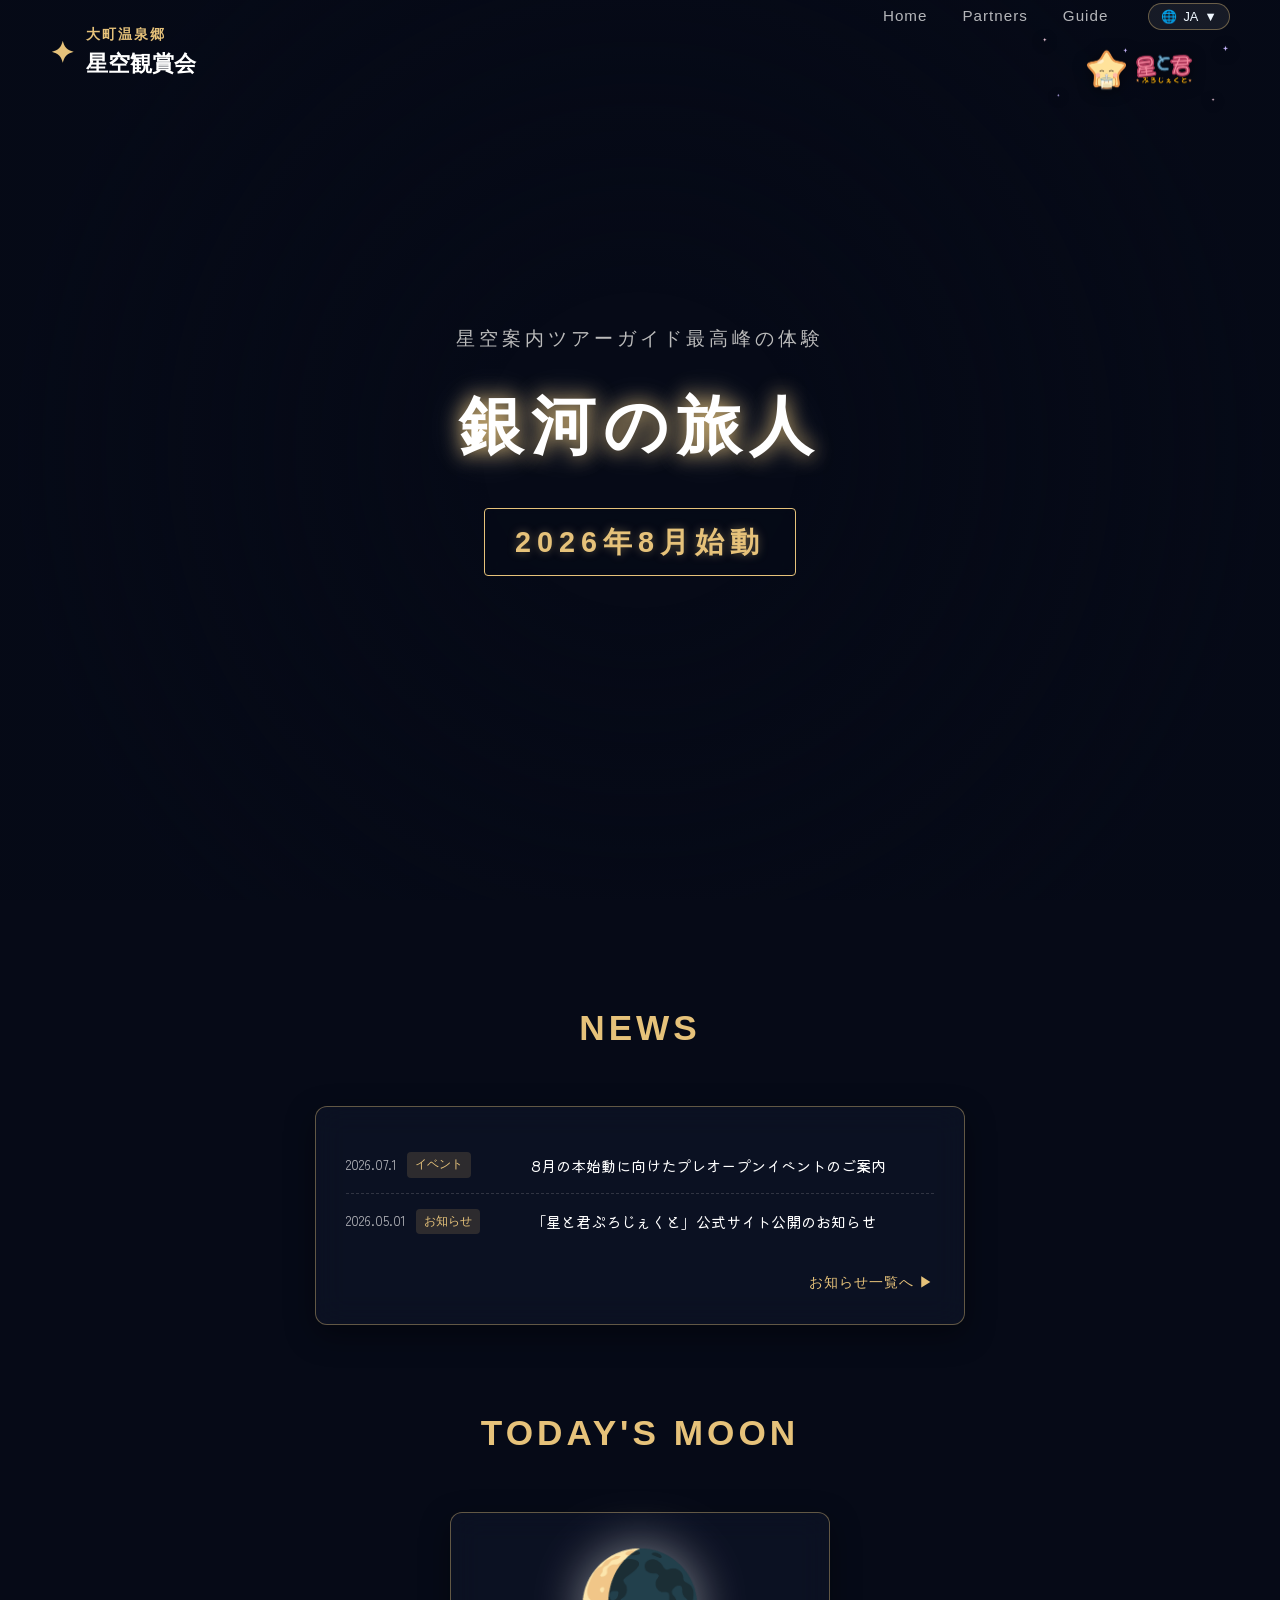
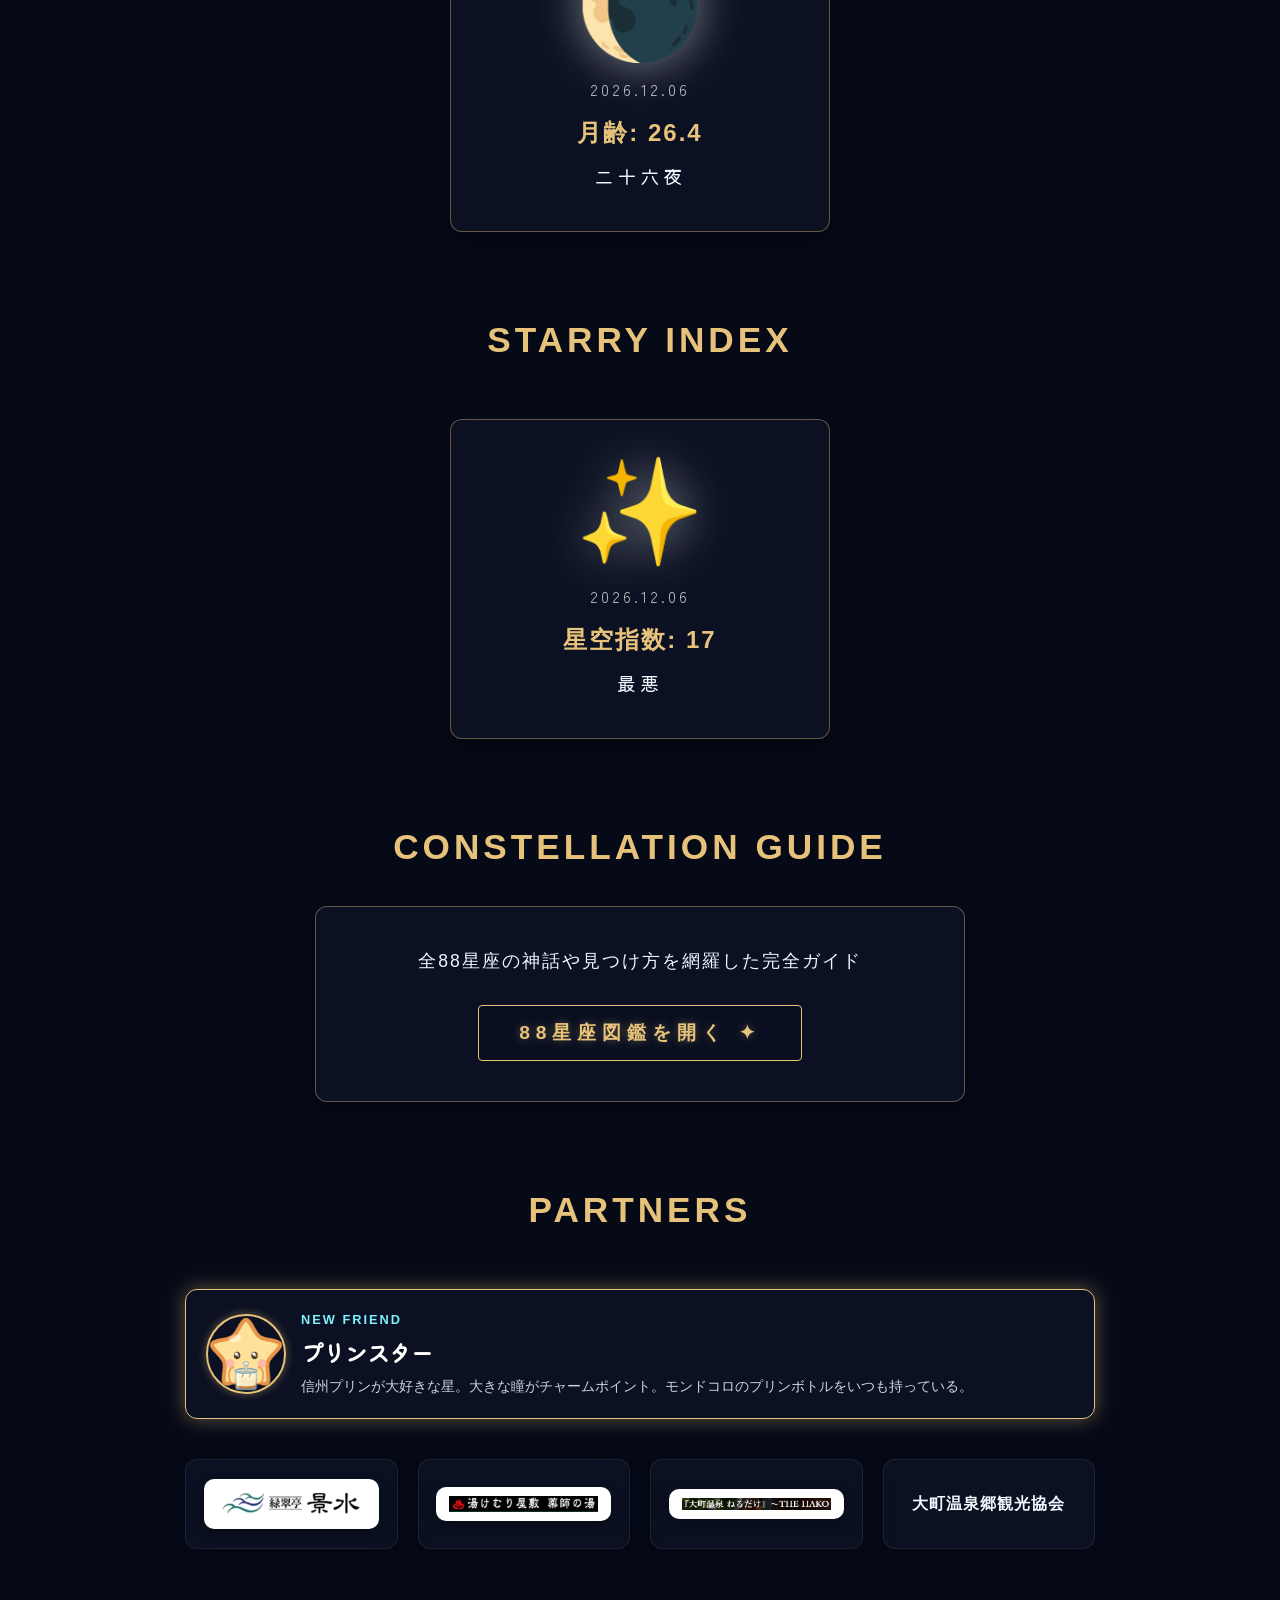
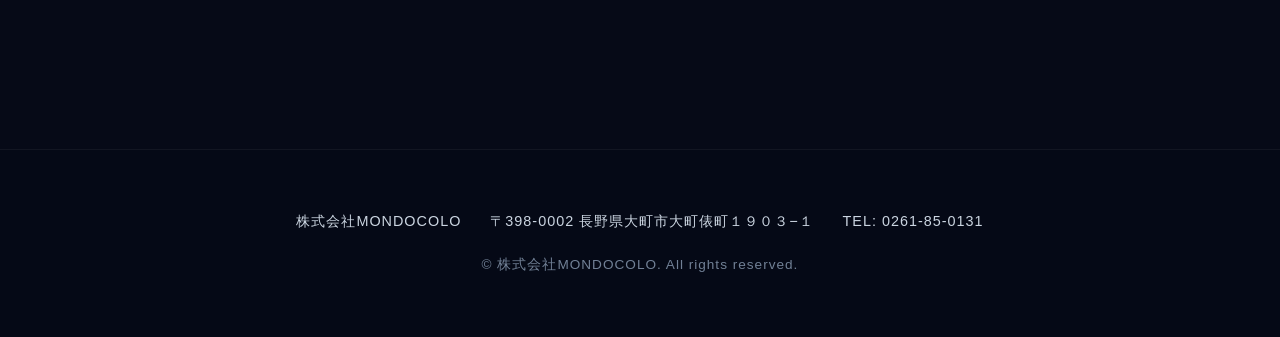
==== index.html @ 2c2e9945 "Add constellation guide section and update nav links Added a new section for the constellation guide" ====
<!DOCTYPE html>
<html lang="ja">
<head>
    <meta charset="UTF-8">
    <meta name="viewport" content="width=device-width, initial-scale=1.0">
    <title>大町温泉郷 星空観賞会 ～銀河の旅人～</title>
  
    <link rel="icon" href="fabi.png" type="image/png">
    <link href="https://fonts.googleapis.com/css2?family=Kiwi+Maru:wght@500&family=Zen+Maru+Gothic:wght@500;700&display=swap" rel="stylesheet">
    <style>
        :root {
            --bg-overlay: rgba(6, 10, 23, 0.75);
            --text-main: #f0f8ff;
            --accent-gold: #e6c27a;
            --accent-glow: rgba(230, 194, 122, 0.4);
            --card-bg: rgba(15, 23, 42, 0.6);
            --accent-pink: #ff7495;
            --kids-cyan: #7bf2ff;
        }

        * {
            box-sizing: border-box;
            margin: 0;
            padding: 0;
        }

        html {
            scroll-behavior: smooth;
        }

        body {
            font-family: 'Helvetica Neue', 'Hiragino Kaku Gothic ProN', sans-serif;
            color: var(--text-main);
            line-height: 1.6;
            background-color: #060a17;
            overflow-x: hidden;
        }

        body.no-scroll {
            overflow: hidden;
        }

        .video-bg {
            position: fixed;
            top: 0;
            left: 0;
            width: 100vw;
            height: 100vh;
            object-fit: cover;
            z-index: -2;
        }
        
        .overlay {
            position: fixed;
            top: 0;
            left: 0;
            width: 100vw;
            height: 100vh;
            background: radial-gradient(circle at center, transparent 20%, var(--bg-overlay) 80%);
            z-index: -1;
        }

        header {
            position: fixed;
            top: 0;
            left: 0;
            width: 100%;
            height: 106px;
            background: transparent;
            display: flex;
            justify-content: space-between;
            align-items: center;
            padding: 0 50px;
            z-index: 1000;
            transition: all 0.4s ease;
        }

        header.scrolled {
            height: 92px;
            background: rgba(6, 10, 23, 0.9);
            backdrop-filter: blur(15px);
            border-bottom: 1px solid rgba(230, 194, 122, 0.2);
            box-shadow: 0 4px 30px rgba(0, 0, 0, 0.5);
        }

        .logo {
            font-size: 1.4rem;
            font-weight: bold;
            text-decoration: none;
            color: #fff;
            display: flex;
            align-items: center;
            gap: 12px;
        }

        .logo-icon {
            color: var(--accent-gold);
            font-size: 1.8rem;
            animation: pulse 3s infinite ease-in-out;
        }

        .logo-text span {
            color: var(--accent-gold);
            font-size: 0.85rem;
            display: block;
            letter-spacing: 2px;
        }

        .right-nav-box {
            display: flex;
            flex-direction: column;
            align-items: flex-end;
            gap: 6px;
        }

        .nav-container {
            display: flex;
            align-items: center;
            gap: 40px;
        }

        nav ul {
            list-style: none;
            display: flex;
            gap: 35px;
        }

        nav a {
            color: rgba(255, 255, 255, 0.7);
            text-decoration: none;
            font-size: 0.95rem;
            letter-spacing: 1px;
            position: relative;
            padding: 5px 0;
            transition: color 0.3s;
        }

        nav a:hover, nav a.active {
            color: var(--accent-gold);
        }

        nav a::after {
            content: '';
            position: absolute;
            bottom: 0;
            left: 0;
            width: 0;
            height: 2px;
            background: var(--accent-gold);
            transition: width 0.3s;
        }
        nav a:hover::after, nav a.active::after {
            width: 100%;
        }

        .lang-switcher {
            position: relative;
            display: inline-block;
        }

        .lang-btn {
            background: rgba(255, 255, 255, 0.07);
            border: 1px solid rgba(230, 194, 122, 0.4);
            color: var(--text-main);
            padding: 5px 12px;
            font-size: 0.8rem;
            border-radius: 20px;
            cursor: pointer;
            display: flex;
            align-items: center;
            gap: 6px;
            transition: all 0.3s ease;
        }

        .lang-btn:hover {
            background: rgba(230, 194, 122, 0.15);
            border-color: var(--accent-gold);
        }

        .lang-dropdown {
            position: absolute;
            top: 120%;
            right: 0;
            background: rgba(15, 23, 42, 0.95);
            border: 1px solid rgba(230, 194, 122, 0.3);
            border-radius: 8px;
            list-style: none;
            padding: 6px 0;
            min-width: 110px;
            box-shadow: 0 10px 25px rgba(0,0,0,0.5);
            backdrop-filter: blur(10px);
            opacity: 0;
            transform: translateY(-10px);
            pointer-events: none;
            transition: all 0.3s ease;
        }

        .lang-switcher.open .lang-dropdown {
            opacity: 1;
            transform: translateY(0);
            pointer-events: auto;
        }

        .lang-dropdown li {
            padding: 8px 16px;
            font-size: 0.85rem;
            color: rgba(255, 255, 255, 0.8);
            cursor: pointer;
            transition: all 0.2s ease;
        }

        .lang-dropdown li:hover {
            background: rgba(230, 194, 122, 0.2);
            color: var(--accent-gold);
        }

        .project-tag {
            display: flex;
            align-items: center;
            animation: bounce 4s infinite ease-in-out;
        }

        .project-logo-img {
            height: 68px;
            width: auto;
            object-fit: contain;
            filter: drop-shadow(0 2px 7px rgba(0, 0, 0, 0.5));
            transition: height 0.4s ease;
        }

        header.scrolled .project-logo-img {
            height: 56px;
        }

        .content {
            position: relative;
            z-index: 1;
        }

        .container {
            max-width: 950px;
            margin: 0 auto;
            padding: 100px 20px;
        }

        .fade-in-up {
            opacity: 0;
            transform: translateY(40px);
            transition: opacity 1s ease, transform 1s ease;
        }

        .fade-in-up.visible {
            opacity: 1;
            transform: translateY(0);
        }

        .hero {
            height: 100vh;
            display: flex;
            flex-direction: column;
            justify-content: center;
            align-items: center;
            text-align: center;
            padding: 0 20px;
        }

        .hero p {
            font-size: 1.2rem;
            letter-spacing: 4px;
            color: #bbb;
            animation: fadeIn 2s ease-out;
        }

        .hero h1 {
            font-size: 4rem;
            margin: 20px 0 30px 0;
            letter-spacing: 8px;
            color: #fff;
            text-shadow: 0 0 20px var(--accent-gold), 0 0 40px rgba(255,255,255,0.2);
            animation: fadeIn 2.5s ease-out;
        }

        .launch-text {
            font-size: 1.8rem;
            font-weight: bold;
            color: var(--accent-gold);
            letter-spacing: 6px;
            text-shadow: 0 0 10px var(--accent-glow);
            animation: fadeIn 3s ease-out;
            border: 1px solid var(--accent-gold);
            padding: 10px 30px;
            background: rgba(6, 10, 23, 0.4);
            backdrop-filter: blur(5px);
            border-radius: 4px;
            cursor: pointer;
            transition: all 0.3s ease;
            position: relative;
            z-index: 10;
        }

        .launch-text:hover {
            background: rgba(230, 194, 122, 0.2);
            box-shadow: 0 0 20px var(--accent-gold);
            transform: scale(1.03);
        }

        .sec-title {
            text-align: center;
            font-size: 2.2rem;
            margin-bottom: 50px;
            color: var(--accent-gold);
            letter-spacing: 4px;
            position: relative;
        }

        .partner-grid {
            display: grid;
            grid-template-columns: repeat(4, 1fr);
            gap: 20px;
        }

        .partner-card {
            background: var(--card-bg);
            border: 1px solid rgba(255,255,255,0.08);
            border-radius: 12px;
            padding: 25px 15px;
            text-align: center;
            font-weight: bold;
            letter-spacing: 1px;
            backdrop-filter: blur(12px);
            display: flex;
            align-items: center;
            justify-content: center;
            min-height: 90px;
            box-shadow: 0 10px 30px rgba(0,0,0,0.2);
            transition: transform 0.3s ease;
        }

        .partner-card:hover {
            transform: translateY(-5px);
            border-color: var(--accent-gold);
        }

        .partner-logo-card {
            padding: 14px;
            text-decoration: none;
            color: inherit;
        }
        .partner-logo-card img {
            width: 100%;
            max-width: 175px;
            height: auto;
            display: block;
            background: #fff;
            padding: 9px 13px;
            border-radius: 10px;
            box-shadow: 0 4px 12px rgba(0, 0, 0, 0.35);
            transition: box-shadow 0.3s ease, transform 0.3s ease;
        }
        .partner-logo-card:hover img {
            box-shadow: 0 4px 18px rgba(230, 194, 122, 0.55);
        }

        .to-top {
            position: fixed;
            bottom: 25px;
            right: 25px;
            width: 54px;
            height: 54px;
            background: rgba(15, 23, 42, 0.85);
            border: 1px solid var(--accent-gold);
            border-radius: 50%;
            color: var(--accent-gold);
            display: flex;
            flex-direction: column;
            align-items: center;
            justify-content: center;
            text-decoration: none;
            z-index: 999;
            box-shadow: 0 0 15px var(--accent-glow);
            transition: all 0.3s ease;
            opacity: 0;
            pointer-events: none;
        }

        .to-top .star-icon {
            font-size: 1.2rem;
            line-height: 1;
            margin-bottom: -2px;
        }

        .to-top .to-top-text {
            font-size: 0.65rem;
            font-weight: bold;
            letter-spacing: 0.5px;
        }

        .to-top.visible {
            opacity: 1;
            pointer-events: auto;
        }

        .to-top:hover {
            background: var(--accent-gold);
            color: #060a17;
            box-shadow: 0 0 20px var(--accent-gold);
            transform: translateY(-4px);
        }

        footer {
            text-align: center;
            padding: 60px 20px;
            background: rgba(6, 10, 23, 0.95);
            border-top: 1px solid rgba(255, 255, 255, 0.05);
            margin-top: 100px;
        }

        .footer-info {
            font-size: 0.9rem;
            color: #cbd5e1;
            margin-bottom: 20px;
            letter-spacing: 1px;
        }

        .footer-info span {
            display: inline-block;
            margin: 0 12px;
        }

        .footer-credit {
            font-size: 0.85rem;
            color: #718096;
            letter-spacing: 1px;
            white-space: normal;
            line-height: 1.8;
            max-width: 600px;
            margin: 0 auto;
        }

        .cinema-page {
            position: fixed;
            top: 0;
            left: 0;
            width: 100vw;
            height: 100vh;
            background-color: #000;
            z-index: 2000;
            opacity: 0;
            pointer-events: none;
            transition: opacity 0.8s ease;
            overflow: hidden;
        }

        .cinema-page.active {
            opacity: 1;
            pointer-events: auto;
        }

        .cinema-video {
            position: absolute;
            top: 0;
            left: 0;
            width: 100%;
            height: 100%;
            object-fit: cover;
            z-index: 2001;
        }

        .cinema-overlay {
            position: absolute;
            top: 0;
            left: 0;
            width: 100%;
            height: 100%;
            background: linear-gradient(to bottom, rgba(0,0,0,0.7) 0%, rgba(0,0,0,0.4) 50%, rgba(0,0,0,0.7) 100%);
            z-index: 2002;
        }

        .cinema-container {
            position: absolute;
            width: 100%;
            height: 100%;
            top: 0;
            left: 0;
            z-index: 2003;
            display: flex;
            justify-content: center;
            align-items: center;
        }

        .cinema-text-box {
            position: absolute;
            width: 90%;
            max-width: 720px;
            text-align: center;
            top: 100%;
            transform: translateY(0);
        }

        .cinema-page.active .cinema-text-box {
            animation: movieScroll 22s linear forwards;
        }

        .cinema-text-box p {
            font-family: 'Zen Maru Gothic', sans-serif;
            font-size: 1.9rem;
            line-height: 2.4;
            color: #fff;
            letter-spacing: 4px;
            text-shadow: 0 0 10px rgba(255,255,255,0.4), 0 0 20px rgba(230,194,122,0.2);
            font-weight: 500;
            word-break: keep-all;
            overflow-wrap: anywhere;
        }

        .love-highlight {
            color: var(--accent-pink);
            font-weight: 700;
            text-shadow: 0 0 12px rgba(255, 116, 149, 0.6);
        }

        .btn-home-back {
            position: absolute;
            bottom: 5%;
            left: 50%;
            transform: translateX(-50%);
            z-index: 2010;
            background: rgba(15, 23, 42, 0.85);
            border: 1px solid rgba(230, 194, 122, 0.8);
            padding: 14px 32px;
            color: var(--accent-gold);
            border-radius: 30px;
            cursor: pointer;
            font-size: 1rem;
            letter-spacing: 2px;
            display: flex;
            align-items: center;
            gap: 8px;
            backdrop-filter: blur(10px);
            box-shadow: 0 4px 25px rgba(0,0,0,0.6);
            opacity: 0;
            transition: all 0.4s ease;
        }

        .cinema-page.active .btn-home-back {
            animation: fadeInButton 3s ease forwards;
            animation-delay: 1.5s;
        }

        .btn-home-back:hover {
            background: var(--accent-gold);
            color: #000;
            box-shadow: 0 0 15px var(--accent-gold);
        }

        @keyframes movieScroll {
            0% { top: 100%; transform: translateY(0); }
            100% { top: -50%; transform: translateY(0); }
        }

        @keyframes fadeInButton {
            from { opacity: 0; }
            to { opacity: 1; }
        }

        @keyframes fadeIn { from { opacity: 0; } to { opacity: 1; } }
        @keyframes pulse { 0%, 100% { opacity: 0.6; } 50% { opacity: 1; text-shadow: 0 0 15px var(--accent-gold); } }
        
        @keyframes bounce {
            0%, 100% { transform: translateY(0); }
            50% { transform: translateY(-4px); }
        }
        @keyframes spin {
            from { transform: rotate(0deg); }
            to { transform: rotate(360deg); }
        }

        @media (max-width: 768px) {
            header { padding: 0 20px; height: 92px; }
            header.scrolled { height: 82px; }
            .logo { font-size: 1.1rem; gap: 8px; }
            .logo-icon { font-size: 1.4rem; }
            .logo-text span { font-size: 0.75rem; letter-spacing: 1px; }
            .nav-container { gap: 15px; }
            nav ul { gap: 15px; }
            nav a { font-size: 0.85rem; }
            .lang-btn { padding: 4px 10px; font-size: 0.75rem; }
            .project-logo-img { height: 56px; }
            header.scrolled .project-logo-img { height: 46px; }
            
            .container { padding: 60px 15px; }
            .hero h1 { font-size: 2.5rem; letter-spacing: 4px; word-break: keep-all; overflow-wrap: anywhere; margin: 15px 0 25px 0; }
            .hero p { font-size: 1rem; letter-spacing: 2px; padding: 0 10px; }
            .launch-text { font-size: 1.3rem; letter-spacing: 4px; padding: 8px 20px; }
            .sec-title { font-size: 1.8rem; margin-bottom: 30px; }
            
            .partner-grid { grid-template-columns: repeat(2, 1fr); gap: 12px; }
            .partner-card { padding: 15px 10px; min-height: 75px; font-size: 0.9rem; }
            
            .to-top { bottom: 20px; right: 20px; width: 46px; height: 46px; }
            .to-top .star-icon { font-size: 1rem; }
            .to-top .to-top-text { font-size: 0.55rem; }

            .footer-info span { display: block; margin: 6px 0; }
            .footer-credit { font-size: 0.75rem; letter-spacing: 0.5px; padding: 0 10px; }

            .cinema-text-box p {
                font-size: 1.35rem;
                line-height: 2.5;
                letter-spacing: 3px;
                padding: 0 10px;
            }
            @keyframes movieScroll {
                0% { top: 100%; }
                100% { top: -65%; }
            }
            .btn-home-back { 
                padding: 12px 26px; 
                font-size: 0.9rem; 
                bottom: 8%; 
                width: auto;
                max-width: 80%;
                justify-content: center;
            }

            .news-preview-container { padding: 20px 15px; }
            #news-preview-list li { flex-direction: column; align-items: flex-start; gap: 8px; }
            .preview-title { white-space: normal; line-height: 1.4; }
        }

        @media (max-width: 480px) {
            .partner-grid { grid-template-columns: 1fr; }
            nav ul { gap: 10px; }
            nav a { font-size: 0.8rem; }
            .footer-info { font-size: 0.75rem; }
            .footer-credit { font-size: 0.65rem; }
            header { padding: 0 10px; }
            .nav-container { gap: 8px; }
            .project-logo-img { height: 52px; }
        }

        #news-preview {
            margin-bottom: 80px;
        }
        
        .news-preview-container {
            max-width: 650px;
            margin: 0 auto;
            background: var(--card-bg);
            border: 1px solid rgba(230, 194, 122, 0.4);
            border-radius: 12px;
            padding: 30px;
            backdrop-filter: blur(15px);
            box-shadow: 0 10px 30px rgba(0,0,0,0.4);
        }

        #news-preview-list {
            list-style: none;
            margin-bottom: 20px;
        }

        #news-preview-list li {
            border-bottom: 1px dashed rgba(255,255,255,0.15);
            padding: 15px 0;
            display: flex;
            align-items: center;
            gap: 15px;
        }

        #news-preview-list li:last-child {
            border-bottom: none;
        }

        .preview-meta {
            display: flex;
            align-items: center;
            gap: 10px;
            min-width: 170px;
        }

        .preview-date {
            color: rgba(255,255,255,0.7);
            font-size: 0.85rem;
            font-family: 'Zen Maru Gothic', sans-serif;
        }

        .preview-cat {
            background: rgba(230, 194, 122, 0.15);
            color: var(--accent-gold);
            padding: 3px 8px;
            border-radius: 4px;
            font-size: 0.75rem;
            white-space: nowrap;
        }

        .preview-title {
            font-size: 0.95rem;
            color: #fff;
            text-decoration: none;
            display: block;
            overflow: hidden;
            text-overflow: ellipsis;
            white-space: nowrap;
            transition: color 0.3s;
            font-family: 'Kiwi Maru', serif;
        }

        .preview-title:hover {
            color: var(--accent-gold);
        }

        .news-more {
            text-align: right;
            margin-top: 10px;
        }

        #btn-news-more {
            color: var(--accent-gold);
            text-decoration: none;
            font-size: 0.9rem;
            letter-spacing: 1px;
            transition: opacity 0.3s;
        }

        #btn-news-more:hover {
            opacity: 0.7;
        }

        #moon-phase {
            margin-bottom: 80px;
        }
        
        .moon-card {
            background: var(--card-bg);
            border: 1px solid rgba(230, 194, 122, 0.4);
            border-radius: 12px;
            padding: 40px 20px;
            text-align: center;
            backdrop-filter: blur(15px);
            max-width: 380px;
            margin: 0 auto;
            box-shadow: 0 10px 30px rgba(0,0,0,0.4);
            transition: transform 0.4s ease, box-shadow 0.4s ease;
        }

        .moon-card:hover {
            transform: translateY(-5px);
            box-shadow: 0 15px 40px var(--accent-glow);
        }

        .moon-visual {
            font-size: 6.5rem;
            line-height: 1;
            margin-bottom: 20px;
            filter: drop-shadow(0 0 25px rgba(255, 255, 255, 0.5));
            animation: pulse 4s infinite ease-in-out;
        }

        .moon-date {
            color: rgba(255, 255, 255, 0.7);
            font-size: 1rem;
            letter-spacing: 3px;
            margin-bottom: 12px;
            font-family: 'Zen Maru Gothic', sans-serif;
        }

        .moon-age-text {
            font-size: 1.5rem;
            color: var(--accent-gold);
            font-weight: bold;
            letter-spacing: 2px;
            margin-bottom: 8px;
        }

        .moon-name {
            font-size: 1.2rem;
            color: var(--text-main);
            letter-spacing: 4px;
            font-family: 'Kiwi Maru', serif;
        }

        #starry-index {
            margin-bottom: 80px;
        }
        
        .starry-card {
            background: var(--card-bg);
            border: 1px solid rgba(230, 194, 122, 0.4);
            border-radius: 12px;
            padding: 40px 20px;
            text-align: center;
            backdrop-filter: blur(15px);
            max-width: 380px;
            margin: 0 auto;
            box-shadow: 0 10px 30px rgba(0,0,0,0.4);
            transition: transform 0.4s ease, box-shadow 0.4s ease;
        }

        .starry-card:hover {
            transform: translateY(-5px);
            box-shadow: 0 15px 40px var(--accent-glow);
        }

        .starry-visual {
            font-size: 6.5rem;
            line-height: 1;
            margin-bottom: 20px;
            filter: drop-shadow(0 0 25px rgba(255, 255, 255, 0.5));
            animation: pulse 4s infinite ease-in-out;
        }

        .starry-date {
            color: rgba(255, 255, 255, 0.7);
            font-size: 1rem;
            letter-spacing: 3px;
            margin-bottom: 12px;
            font-family: 'Zen Maru Gothic', sans-serif;
        }

        .starry-score-text {
            font-size: 1.5rem;
            color: var(--accent-gold);
            font-weight: bold;
            letter-spacing: 2px;
            margin-bottom: 8px;
        }

        .starry-condition {
            font-size: 1.2rem;
            color: var(--text-main);
            letter-spacing: 4px;
            font-family: 'Kiwi Maru', serif;
        }
        
        .grid-10 {
            display: grid;
            grid-template-columns: repeat(2, 1fr);
            gap: 10px;
        }
        .grid-10 .partner-card {
            font-size: 0.8rem;
            padding: 10px;
            text-align: left;
            justify-content: flex-start;
            flex-direction: column;
            align-items: flex-start;
        }
        .grid-10 .char-id {
            color: #718096;
            font-size: 0.7rem;
            margin-bottom: 4px;
        }
        .grid-10 .char-name {
            color: #fff;
            font-weight: bold;
            font-size: 1rem;
            margin-bottom: 6px;
        }
        .grid-10 .char-desc {
            color: #cbd5e1;
            font-size: 0.75rem;
            line-height: 1.4;
        }
        
        .new-friend-entry {
            display: flex;
            align-items: center;
            gap: 15px;
            background: var(--card-bg);
            border: 1px solid var(--accent-gold);
            border-radius: 12px;
            padding: 20px;
            margin-top: 20px;
            box-shadow: 0 0 20px var(--accent-glow);
        }
        .new-friend-entry img {
            width: 80px;
            height: 80px;
            border-radius: 50%;
            border: 2px solid var(--accent-gold);
            box-shadow: 0 0 10px var(--accent-glow);
        }
        .new-friend-info {
            display: flex;
            flex-direction: column;
            gap: 5px;
        }
        .new-friend-label {
            color: var(--kids-cyan);
            font-size: 0.8rem;
            font-weight: bold;
            letter-spacing: 2px;
        }
        .new-friend-name {
            color: #fff;
            font-size: 1.4rem;
            font-weight: bold;
            font-family: 'Kiwi Maru', serif;
        }
        .new-friend-desc {
            color: #cbd5e1;
            font-size: 0.9rem;
            line-height: 1.5;
        }

        @media (max-width: 480px) {
            .grid-10 { grid-template-columns: 1fr; }
            .new-friend-entry { flex-direction: column; text-align: center; }
            .new-friend-info { align-items: center; }
        }
    </style>
</head>
<body>

    <video class="video-bg" autoplay loop muted playsinline id="bg-video-main">
        <source src="5963.mp4" type="video/mp4">
    </video>
    <div class="overlay"></div>

    <header id="main-header">
        <a href="#" class="logo">
            <div class="logo-icon">✦</div>
            <div class="logo-text">
                <span id="txt-sub-logo">大町温泉郷</span>
                <span id="txt-main-logo" style="font-size:1.4rem; color:#fff; font-weight:bold; letter-spacing:0;">星空観賞会</span>
            </div>
        </a>
        
        <div class="right-nav-box">
            <div class="nav-container">
                <nav>
                    <ul>
                        <li><a href="#home" class="nav-link active" id="nav-home">Home</a></li>
                        <li><a href="#partners" class="nav-link" id="nav-partners">Partners</a></li>
                        <li><a href="seiza88.html" class="nav-link" id="nav-guide">Guide</a></li>
                    </ul>
                </nav>
                <div class="lang-switcher" id="lang-switcher">
                    <button class="lang-btn">🌐 <span id="current-lang">JA</span> ▼</button>
                    <ul class="lang-dropdown">
                        <li onclick="changeLanguage('ja')">日本語</li>
                        <li onclick="changeLanguage('en')">English</li>
                        <li onclick="changeLanguage('es')">Español</li>
                        <li onclick="changeLanguage('zh')">简体中文</li>
                        <li onclick="changeLanguage('ko')">한국어</li>
                    </ul>
                </div>
            </div>
            
            <div class="project-tag">
                <img src="星と君プロジェクト_ロゴ_透過.png" alt="星と君ぷろじぇくと" class="project-logo-img">
            </div>
        </div>
    </header>

    <div class="content">
        <div id="home" class="hero">
            <p id="txt-hero-sub">星空案内ツアーガイド最高峰の体験</p>
            <h1 id="txt-hero-title">銀河の旅人</h1>
            <div class="launch-text" id="btn-launch">2026年8月始動</div>
        </div>

        <div class="container">
            <section id="news-preview" class="fade-in-up">
                <h2 class="sec-title" id="txt-news-sec-title">NEWS</h2>
                <div class="news-preview-container">
                    <ul id="news-preview-list">
                    </ul>
                    <div class="news-more">
                        <a href="news.html" id="btn-news-more">お知らせ一覧へ <span>▶</span></a>
                    </div>
                </div>
            </section>

            <section id="moon-phase" class="fade-in-up">
                <h2 class="sec-title" id="txt-moon-sec-title">TODAY'S MOON</h2>
                <div class="moon-card">
                    <div class="moon-visual" id="moon-visual">🌕</div>
                    <div class="moon-info">
                        <div class="moon-date" id="moon-date"></div>
                        <div class="moon-age-text"><span id="txt-moon-age-label">月齢</span>: <span id="moon-age-number"></span></div>
                        <div class="moon-name" id="moon-name"></div>
                    </div>
                </div>
            </section>

            <section id="starry-index" class="fade-in-up">
                <h2 class="sec-title" id="txt-starry-title">STARRY INDEX</h2>
                <div class="starry-card">
                    <div class="starry-visual" id="starry-visual">✨</div>
                    <div class="starry-info">
                        <div class="starry-date" id="starry-date"></div>
                        <div class="starry-score-text"><span id="txt-starry-score-label">星空指数</span>: <span id="starry-score-number"></span></div>
                        <div class="starry-condition" id="starry-condition"></div>
                    </div>
                </div>
            </section>

            <section id="constellation-guide" class="fade-in-up" style="margin-bottom: 80px; text-align: center;">
                <h2 class="sec-title" id="txt-guide-title" style="margin-bottom: 30px;">CONSTELLATION GUIDE</h2>
                <div class="guide-banner" style="max-width: 650px; margin: 0 auto; background: var(--card-bg); border: 1px solid rgba(230, 194, 122, 0.4); border-radius: 12px; padding: 40px 20px; backdrop-filter: blur(15px); box-shadow: 0 10px 30px rgba(0,0,0,0.4);">
                    <p id="txt-guide-desc" style="margin-bottom: 20px; font-size: 1.1rem; letter-spacing: 2px;">全88星座の神話や見つけ方を網羅した完全ガイド</p>
                    <a href="seiza88.html" id="btn-guide-link" class="launch-text" style="display: inline-block; text-decoration: none; font-size: 1.2rem; padding: 12px 40px; margin-top: 10px;">
                        <span id="txt-guide-btn">88星座図鑑を開く</span> <span>✦</span>
                    </a>
                </div>
            </section>

            <section id="partners" class="fade-in-up">
                <h2 class="sec-title" id="txt-partner-title">PARTNERS</h2>
                
                <div class="new-friend-entry fade-in-up">
                    <img src="fabi.png" alt="ミルキースター">
                    <div class="new-friend-info">
                        <div class="new-friend-label">NEW FRIEND</div>
                        <div class="new-friend-name">プリンスター</div>
                        <div class="new-friend-desc">信州プリンが大好きな星。大きな瞳がチャームポイント。モンドコロのプリンボトルをいつも持っている。</div>
                    </div>
                </div>
                
                <div class="partner-grid" style="margin-top: 40px;">
                    <a href="https://www.keisui.jp/" target="_blank" rel="noopener noreferrer" class="partner-card partner-logo-card" aria-label="緑翠亭 景水 公式サイト（新しいタブで開きます）">
                        <img src="keisui_logo.png" alt="緑翠亭 景水">
                    </a>
                    <a href="https://o-yakushinoyu.com/" target="_blank" rel="noopener noreferrer" class="partner-card partner-logo-card" aria-label="湯けむり屋敷 薬師の湯 公式サイト（新しいタブで開きます）">
                        <img src="yakushi_logo.JPG" alt="湯けむり屋敷 薬師の湯">
                    </a>
                    <a href="https://neru-dake.com/" target="_blank" rel="noopener noreferrer" class="partner-card partner-logo-card" aria-label="大町温泉 ねるだけ 公式サイト（新しいタブで開きます）">
                        <img src="nerudake_logo.JPG" alt="大町温泉 ねるだけ">
                    </a>
                    <div class="partner-card">大町温泉郷観光協会</div>
                </div>
            </section>
        </div>

        <footer>
            <div class="footer-info">
                <span id="txt-company">株式会社MONDOCOLO</span>
                <span id="txt-address">〒398-0002 長野県大町市大町俵町１９０３−１</span>
                <span>TEL: 0261-85-0131</span>
            </div>
            <div class="footer-credit" id="txt-credit">&copy; 株式会社MONDOCOLO. All rights reserved.</div>
        </footer>
    </div>

    <a href="#" id="to-top" class="to-top">
        <span class="star-icon">✦</span>
        <span class="to-top-text">TOP</span>
    </a>

    <div id="cinema-layer" class="cinema-page">
        <video class="cinema-video" loop muted playsinline id="cinema-video-element">
            <source src="4989.mp4" type="video/mp4">
        </video>
        <div class="cinema-overlay"></div>
        <div class="cinema-container">
            <div class="cinema-text-box" id="cinema-text-container"></div>
        </div>
        <div id="btn-cinema-close" class="btn-home-back">
            <span>✦</span> <span id="txt-cinema-back">ホームへ戻る</span>
        </div>
    </div>

    <script src="newsData.js?ver=1.0"></script>
    <script>
        const translations = {
            ja: {
                subLogo: "大町温泉郷",
                mainLogo: "星空観賞会",
                navHome: "Home",
                navPartners: "Partners",
                navGuide: "Guide",
                heroSub: "星空案内ツアーガイド最高峰の体験",
                heroTitle: "銀河の旅人",
                btnLaunch: "2026年8月始動",
                guideTitle: "CONSTELLATION GUIDE",
                guideDesc: "全88星座の神話や見つけ方を網羅した完全ガイド",
                guideBtn: "88星座図鑑を開く",
                partnerTitle: "PARTNERS",
                company: "株式会社MONDOCOLO",
                address: "〒398-0002 長野県大町市大町俵町１９０３−１",
                credit: "© 株式会社MONDOCOLO. All rights reserved.",
                cinemaBack: "ホームへ戻る",
                cinemaText: `
                    <p>長野県は星空の観察に適しています。</p>
                    <p style="margin-top: 30px;">阿智村・野辺山、そして大町市で、</p>
                    <p><span class="love-highlight">愛</span>を込めてあなたを</p>
                    <p>宇宙の旅へお連れします。</p>
                    <p style="margin-top: 30px;">もし晴れたら、<span class="love-highlight">逢い</span>に来て！</p>
                `,
                moonSecTitle: "TODAY'S MOON",
                moonAgeLabel: "月齢",
                moonPhases: ["新月", "三日月", "上弦の月", "十三夜", "満月", "居待月", "下弦の月", "二十六夜"],
                starrySecTitle: "STARRY INDEX",
                starryScoreLabel: "星空指数",
                starryConditions: ["最高", "良い", "普通", "悪い", "最悪"],
                newsSecTitle: "NEWS",
                newsMore: "お知らせ一覧へ"
            },
            en: {
                subLogo: "Omachi Onsen-kyo",
                mainLogo: "Starry Sky Tour",
                navHome: "Home",
                navPartners: "Partners",
                navGuide: "Guide",
                heroSub: "The Ultimate Starry Sky Guided Experience",
                heroTitle: "Galactic Traveler",
                btnLaunch: "Launching August 2026",
                guideTitle: "CONSTELLATION GUIDE",
                guideDesc: "A complete guide to the myths and locations of all 88 constellations",
                guideBtn: "Open 88 Constellations Guide",
                partnerTitle: "PARTNERS",
                company: "MONDOCOLO Inc.",
                address: "1903-1 Omachitawara-machi, Omachi City, Nagano 398-0002",
                credit: "© MONDOCOLO Inc. All rights reserved.",
                cinemaBack: "Back to Home",
                cinemaText: `
                    <p>Nagano Prefecture is the perfect place for stargazing.</p>
                    <p style="margin-top: 30px;">Achi Village, Nobeyama, and Omachi City</p>
                    <p>bring you into a journey through the universe</p>
                    <p>with all our <span class="love-highlight">Love</span>.</p>
                    <p style="margin-top: 30px;">If the sky is clear, come <span class="love-highlight">see</span> me!</p>
                `,
                moonSecTitle: "TODAY'S MOON",
                moonAgeLabel: "Moon Age",
                moonPhases: ["New Moon", "Waxing Crescent", "First Quarter", "Waxing Gibbous", "Full Moon", "Waning Gibbous", "Last Quarter", "Waning Crescent"],
                starrySecTitle: "STARRY INDEX",
                starryScoreLabel: "Stargazing Index",
                starryConditions: ["Excellent", "Good", "Fair", "Poor", "Very Poor"],
                newsSecTitle: "NEWS",
                newsMore: "More News"
            },
            es: {
                subLogo: "Omachi Onsen-kyo",
                mainLogo: "Observación de Estrellas",
                navHome: "Inicio",
                navPartners: "Socios",
                navGuide: "Guía",
                heroSub: "La Máxima Experiencia Guiada de Cielos Estrellados",
                heroTitle: "Viajero Galáctico",
                btnLaunch: "Inicio en Agosto de 2026",
                guideTitle: "GUÍA DE CONSTELACIONES",
                guideDesc: "Una guía completa sobre los mitos y la ubicación de las 88 constelaciones.",
                guideBtn: "Abrir Guía de Constelaciones",
                partnerTitle: "PARTNERS",
                company: "MONDOCOLO Inc.",
                address: "1903-1 Omachitawara-machi, Ciudad de Omachi, Nagano 398-0002",
                credit: "© MONDOCOLO Inc. All rights reserved.",
                cinemaBack: "Volver al Inicio",
                cinemaText: `
                    <p>La prefectura de Nagano es el lugar perfecto para observar las estrellas.</p>
                    <p style="margin-top: 30px;">La villa de Achi, Nobeyama y la ciudad de Omachi</p>
                    <p>te llevarán a un maravilloso viaje por el universe</p>
                    <p>with all our <span class="love-highlight">Love</span>.</p>
                    <p style="margin-top: 30px;">Si el cielo está despejado, ¡ven a <span class="love-highlight">verme</span>!</p>
                `,
                moonSecTitle: "LA LUNA DE HOY",
                moonAgeLabel: "Edad Lunar",
                moonPhases: ["Luna Nueva", "Luna Creciente", "Cuarto Creciente", "Luna Gibosa Creciente", "Luna Llena", "Luna Gibosa Menguante", "Cuarto Menguante", "Luna Menguante"],
                starrySecTitle: "ÍNDICE DE ESTRELLAS",
                starryScoreLabel: "Índice de Observación",
                starryConditions: ["Excelente", "Bueno", "Regular", "Pobre", "Muy Pobre"],
                newsSecTitle: "NOTICIAS",
                newsMore: "Más Noticias"
            },
            zh: {
                subLogo: "大町温泉乡",
                mainLogo: "星空观賞会",
                navHome: "首页",
                navPartners: "合作伙伴",
                navGuide: "指南",
                heroSub: "星空导游带来的顶级观星體驗",
                heroTitle: "银河旅行者",
                btnLaunch: "2026年8月隆重登场",
                guideTitle: "星座指南",
                guideDesc: "全面收录88个星座神话与寻找方法的完整指南",
                guideBtn: "打开88星座图鉴",
                partnerTitle: "PARTNERS",
                company: "MONDOCOLO 株式会社",
                address: "〒398-0002 长野县大町市大町俵町1903-1",
                credit: "© MONDOCOLO Inc. All rights reserved.",
                cinemaBack: "返回首页",
                cinemaText: `
                    <p>长野县是绝佳的观星聖地。</p>
                    <p style="margin-top: 30px;">阿智村、野边山以及大町市</p>
                    <p>将满怀<span class="love-highlight">爱</span>意，带您开启</p>
                    <p>一场浪漫の宇宙之旅。</p>
                    <p style="margin-top: 30px;">如果天晴，请来<span class="love-highlight">相见</span>吧！</p>
                `,
                moonSecTitle: "今日月相",
                moonAgeLabel: "月龄",
                moonPhases: ["新月", "娥眉月", "上弦月", "盈凸月", "满月", "亏凸月", "下弦月", "残月"],
                starrySecTitle: "星空指数",
                starryScoreLabel: "星空观赏指数",
                starryConditions: ["最高", "好", "普通", "坏", "最坏"],
                newsSecTitle: "最新消息",
                newsMore: "更多消息"
            },
            ko: {
                subLogo: "오마치 온천향",
                mainLogo: "별자리 감상회",
                navHome: "홈",
                navPartners: "파트너",
                navGuide: "가이드",
                heroSub: "최고の 별자리 가이드 투어 체험",
                heroTitle: "은하수의 여행자",
                btnLaunch: "2026년 8월 시동",
                guideTitle: "별자리 가이드",
                guideDesc: "88개 별자리의 신화와 찾는 법을 망라한 완전한 가이드",
                guideBtn: "88 별자리 도감 열기",
                partnerTitle: "PARTNERS",
                company: "주식회사 MONDOCOLO",
                address: "우편번호 398-0002 나가ノ현 오마치시 오마치타와라마치 1903-1",
                credit: "© MONDOCOLO Inc. All rights reserved.",
                cinemaBack: "홈으로 돌아가기",
                cinemaText: `
                    <p>나가ノ현은 별을 관찰하기에 가장 좋은 곳입니다.</p>
                    <p style="margin-top: 30px;">아치 무라, 노베야マ, 그리고 오마치 시で,</p>
                    <p>당신を <span class="love-highlight">사랑</span>を 담아</p>
                    <p>우주 여행で 안내합니다.</p>
                    <p style="margin-top: 30px;">만약 날이 맑다면, <span class="love-highlight">만나러</span> 와주세요!</p>
                `,
                moonSecTitle: "오늘の 달",
                moonAgeLabel: "월령",
                moonPhases: ["신월", "초승달", "상현달", "차오르는 달", "보름달", "이지러지는 달", "하현달", "그믐달"],
                starrySecTitle: "별자리 지수",
                starryScoreLabel: "별자리 관측 지수",
                starryConditions: ["최고", "좋음", "보통", "나쁨", "최악"],
                newsSecTitle: "ニュース",
                newsMore: "ニュース 더보기"
            }
        };

        function changeLanguage(lang) {
            let displayLang = lang.toUpperCase();
            if(lang === 'es') displayLang = 'ES';
            document.getElementById('current-lang').innerText = displayLang;
            
            document.getElementById('txt-sub-logo').innerText = translations[lang].subLogo;
            document.getElementById('txt-main-logo').innerText = translations[lang].mainLogo;
            document.getElementById('nav-home').innerText = translations[lang].navHome;
            document.getElementById('nav-partners').innerText = translations[lang].navPartners;
            document.getElementById('nav-guide').innerText = translations[lang].navGuide;
            document.getElementById('txt-hero-sub').innerText = translations[lang].heroSub;
            document.getElementById('txt-hero-title').innerText = translations[lang].heroTitle;
            document.getElementById('btn-launch').innerText = translations[lang].btnLaunch;
            
            document.getElementById('txt-guide-title').innerText = translations[lang].guideTitle;
            document.getElementById('txt-guide-desc').innerText = translations[lang].guideDesc;
            document.getElementById('txt-guide-btn').innerText = translations[lang].guideBtn;

            document.getElementById('txt-partner-title').innerText = translations[lang].partnerTitle;
            
            document.getElementById('txt-company').innerText = translations[lang].company;
            document.getElementById('txt-address').innerText = translations[lang].address;
            document.getElementById('txt-credit').innerText = translations[lang].credit;
            document.getElementById('txt-cinema-back').innerText = translations[lang].cinemaBack;
            
            document.getElementById('cinema-text-container').innerHTML = translations[lang].cinemaText;

            document.getElementById('txt-news-sec-title').innerText = translations[lang].newsSecTitle;
            document.getElementById('btn-news-more').innerHTML = translations[lang].newsMore + ' <span>▶</span>';

            document.getElementById('lang-switcher').classList.remove('open');
            
            try {
                localStorage.setItem('selectedLang', lang);
            } catch (e) {
            }
        }

        const langSwitcher = document.getElementById('lang-switcher');
        langSwitcher.querySelector('.lang-btn').addEventListener('click', (e) => {
            e.stopPropagation();
            langSwitcher.classList.toggle('open');
        });
        document.addEventListener('click', () => langSwitcher.classList.remove('open'));

        let savedLang = 'ja';
        try {
            savedLang = localStorage.getItem('selectedLang') || 'ja';
        } catch (e) {
        }
        changeLanguage(savedLang);

        const header = document.getElementById('main-header');
        const toTopBtn = document.getElementById('to-top');
        
        const btnLaunch = document.getElementById('btn-launch');
        const cinemaLayer = document.getElementById('cinema-layer');
        const btnCinemaClose = document.getElementById('btn-cinema-close');
        const cinemaVideo = document.getElementById('cinema-video-element');

        window.addEventListener('scroll', () => {
            if (window.scrollY > 50) {
                header.classList.add('scrolled');
            } else {
                header.classList.remove('scrolled');
            }

            if (!cinemaLayer.classList.contains('active') && window.scrollY > 300) {
                toTopBtn.classList.add('visible');
            } else {
                toTopBtn.classList.remove('visible');
            }
        });

        const observerOptions = { root: null, rootMargin: '0px', threshold: 0.15 };
        const observer = new IntersectionObserver((entries) => {
            entries.forEach(entry => {
                if (entry.isIntersecting) {
                    entry.target.classList.add('visible');
                }
            });
        }, observerOptions);

        document.querySelectorAll('.fade-in-up').forEach(el => observer.observe(el));

        const sections = document.querySelectorAll('div[id], section[id]');
        const navLinks = document.querySelectorAll('.nav-link');
        window.addEventListener('scroll', () => {
            let current = '';
            sections.forEach(section => {
                const sectionTop = section.offsetTop;
                if (window.pageYOffset >= sectionTop - 100) {
                    current = section.getAttribute('id');
                }
            });
            navLinks.forEach(link => {
                link.classList.remove('active');
                if (link.getAttribute('href').includes(current)) {
                    link.classList.add('active');
                }
            });
        });

        btnLaunch.addEventListener('click', (e) => {
            e.preventDefault();
            document.body.classList.add('no-scroll');
            cinemaLayer.classList.add('active');
            cinemaVideo.currentTime = 0;
            cinemaVideo.play().catch(error => {
            });
        });

        btnCinemaClose.addEventListener('click', () => {
            cinemaLayer.classList.remove('active');
            document.body.classList.remove('no-scroll');
            cinemaVideo.pause();
            
            const textBox = cinemaLayer.querySelector('.cinema-text-box');
            const newTextBox = textBox.cloneNode(true);
            textBox.parentNode.replaceChild(newTextBox, textBox);
        });

        function initNewsPreview() {
            const listEl = document.getElementById('news-preview-list');
            if(!listEl || typeof newsData === 'undefined') return;

            const topNews = newsData.slice(0, 2);
            
            topNews.forEach(news => {
                const li = document.createElement('li');
                li.innerHTML = `
                    <div class="preview-meta">
                        <span class="preview-date">${news.date}</span>
                        <span class="preview-cat">${news.category}</span>
                    </div>
                    <a href="news.html" class="preview-title">${news.title}</a>
                `;
                listEl.appendChild(li);
            });
        }

        function initMoonPhase() {
            const today = new Date();
            
            const y = today.getFullYear();
            const m = String(today.getMonth() + 1).padStart(2, '0');
            const d = String(today.getDate()).padStart(2, '0');
            document.getElementById('moon-date').innerText = `${y}.${m}.${d}`;

            const knownNewMoon = new Date(Date.UTC(2000, 0, 6, 18, 14)).getTime();
            const lunarCycle = 29.530588853 * 24 * 60 * 60 * 1000;
            const now = today.getTime();
            
            let ageMs = (now - knownNewMoon) % lunarCycle;
            if (ageMs < 0) ageMs += lunarCycle;
            
            const age = ageMs / (1000 * 60 * 60 * 24);
            document.getElementById('moon-age-number').innerText = age.toFixed(1);

            let phaseIndex = 0; 
            let moonEmoji = "🌑";

            if (age < 1.8)      { phaseIndex = 0; moonEmoji = "🌑"; }
            else if (age < 5.5)  { phaseIndex = 1; moonEmoji = "🌒"; }
            else if (age < 9.2)  { phaseIndex = 2; moonEmoji = "🌓"; }
            else if (age < 12.9) { phaseIndex = 3; moonEmoji = "🌔"; }
            else if (age < 16.6) { phaseIndex = 4; moonEmoji = "🌕"; }
            else if (age < 20.3) { phaseIndex = 5; moonEmoji = "🌖"; }
            else if (age < 24.0) { phaseIndex = 6; moonEmoji = "🌗"; }
            else if (age < 27.7) { phaseIndex = 7; moonEmoji = "🌘"; }
            else                 { phaseIndex = 0; moonEmoji = "🌑"; }

            const visualEl = document.getElementById('moon-visual');
            visualEl.innerText = moonEmoji;
            visualEl.dataset.phaseIndex = phaseIndex; 
            
            const lang = localStorage.getItem('selectedLang') || 'ja';
            document.getElementById('moon-name').innerText = translations[lang].moonPhases[phaseIndex];
        }

        function initStarryIndex() {
            const today = new Date();
            
            const y = today.getFullYear();
            const m = String(today.getMonth() + 1).padStart(2, '0');
            const d = String(today.getDate()).padStart(2, '0');
            document.getElementById('starry-date').innerText = `${y}.${m}.${d}`;

            const score = Math.floor(Math.random() * 101); 
            document.getElementById('starry-score-number').innerText = score;

            let conditionIndex = 0; 
            
            if (score >= 90)     { conditionIndex = 0; } 
            else if (score >= 70) { conditionIndex = 1; } 
            else if (score >= 50) { conditionIndex = 2; } 
            else if (score >= 30) { conditionIndex = 3; } 
            else                 { conditionIndex = 4; } 

            const visualEl = document.getElementById('starry-visual');
            visualEl.dataset.conditionIndex = conditionIndex; 
            
            const lang = localStorage.getItem('selectedLang') || 'ja';
            document.getElementById('starry-condition').innerText = translations[lang].starryConditions[conditionIndex];
        }

        document.addEventListener('DOMContentLoaded', () => {
            initNewsPreview();
            initMoonPhase();
            initStarryIndex();
        });
    </script>
</body>
</html>
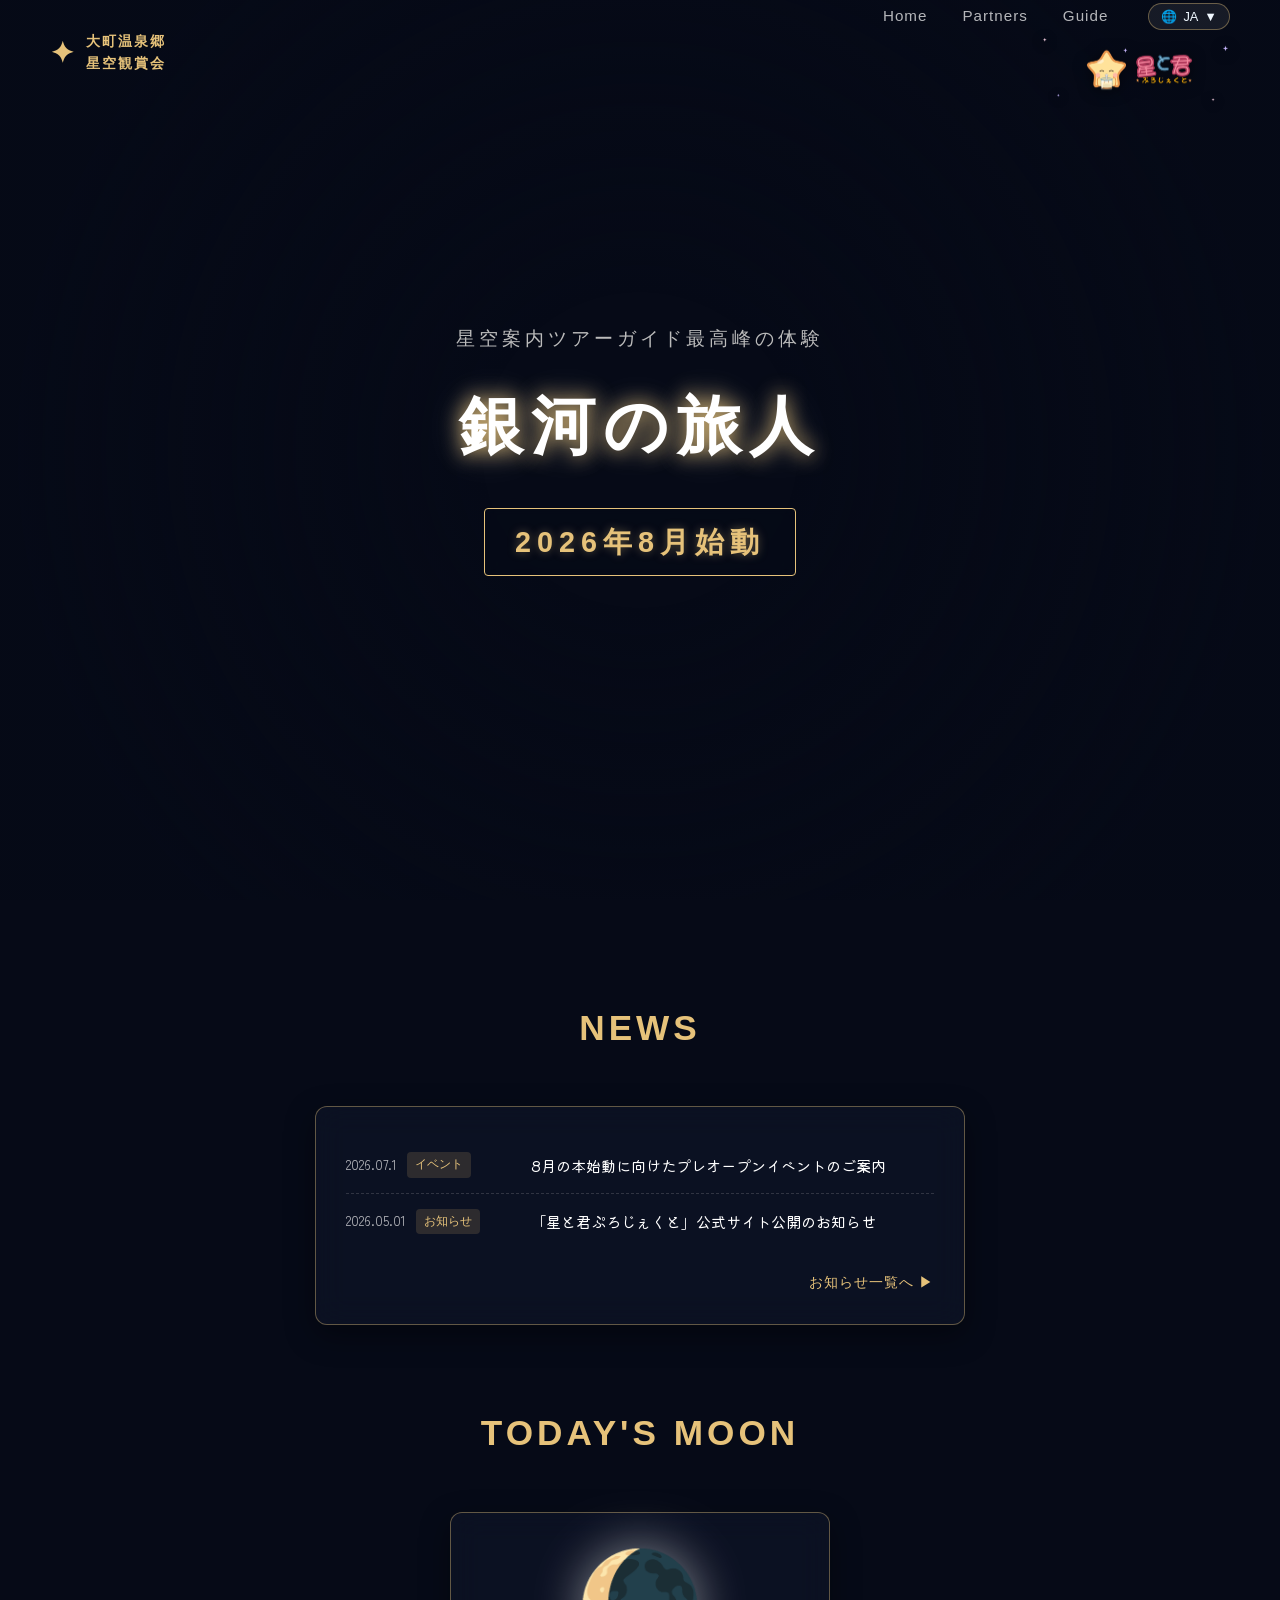
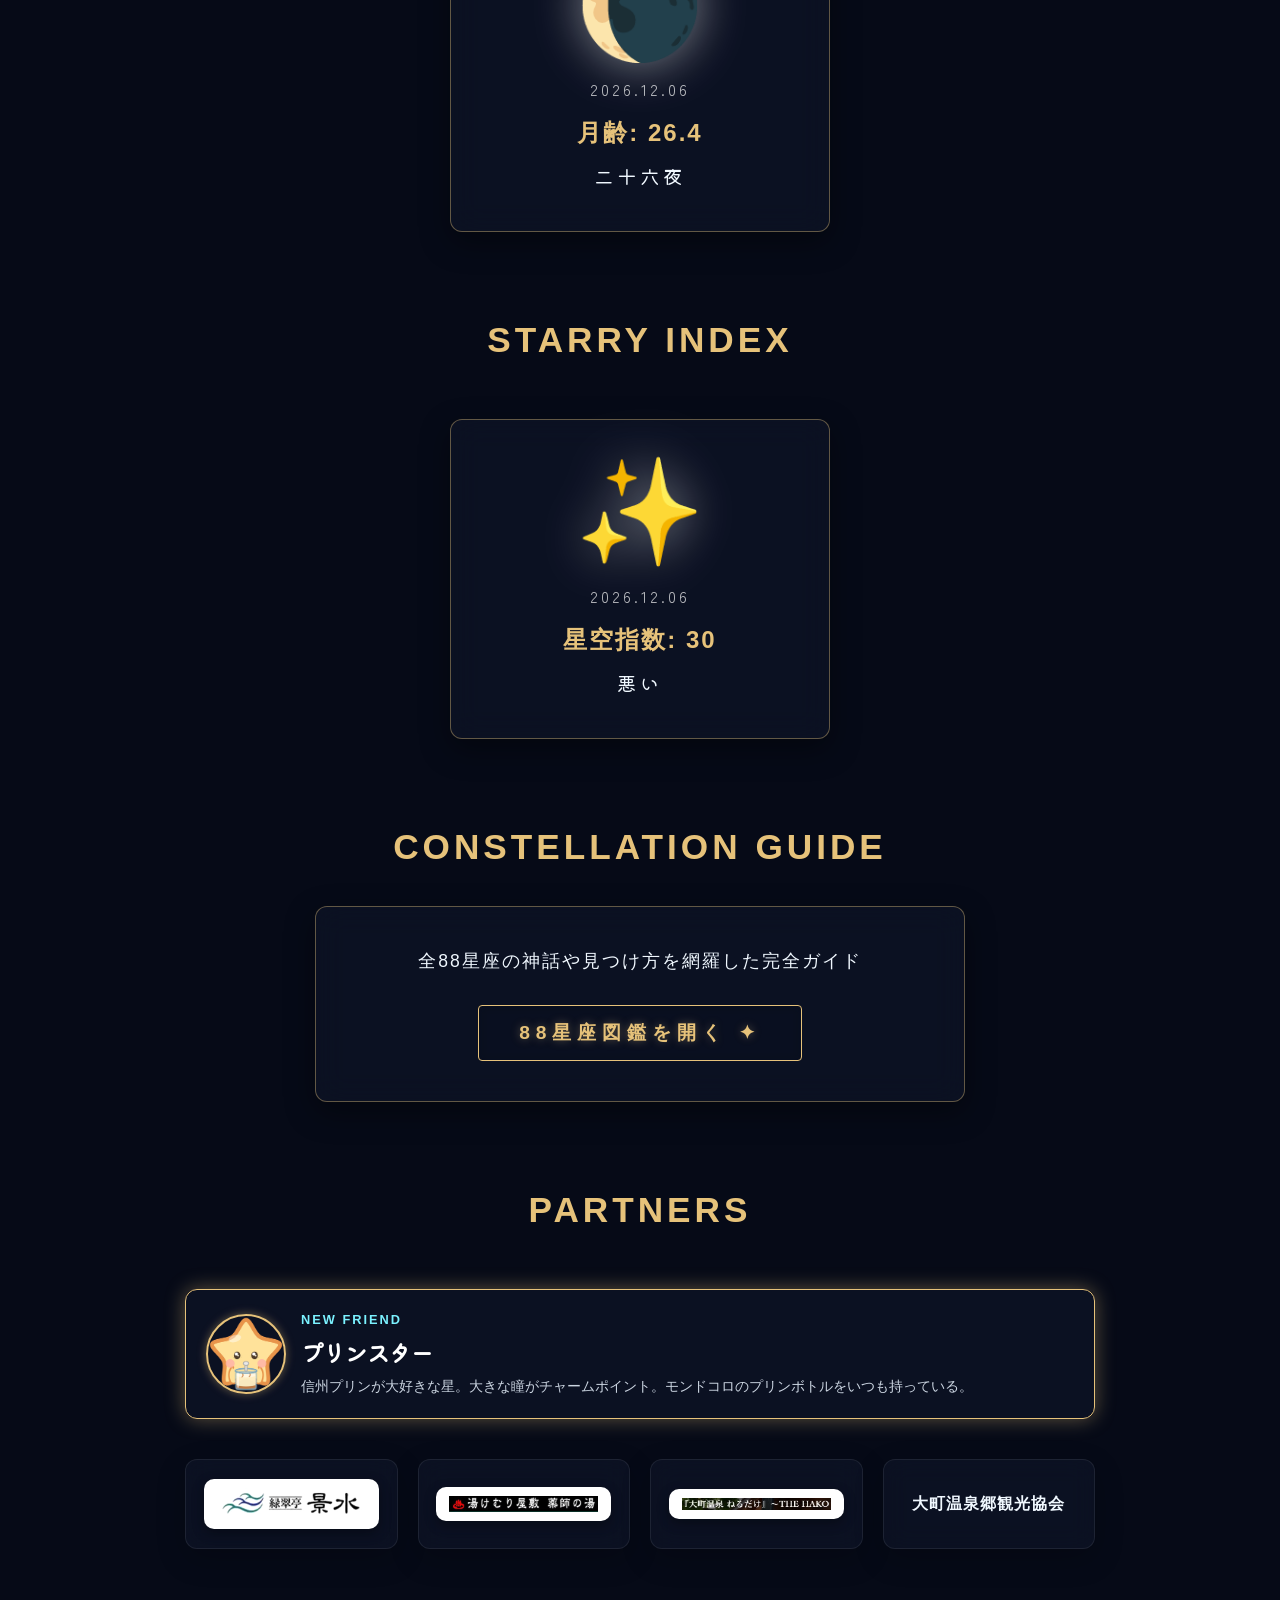
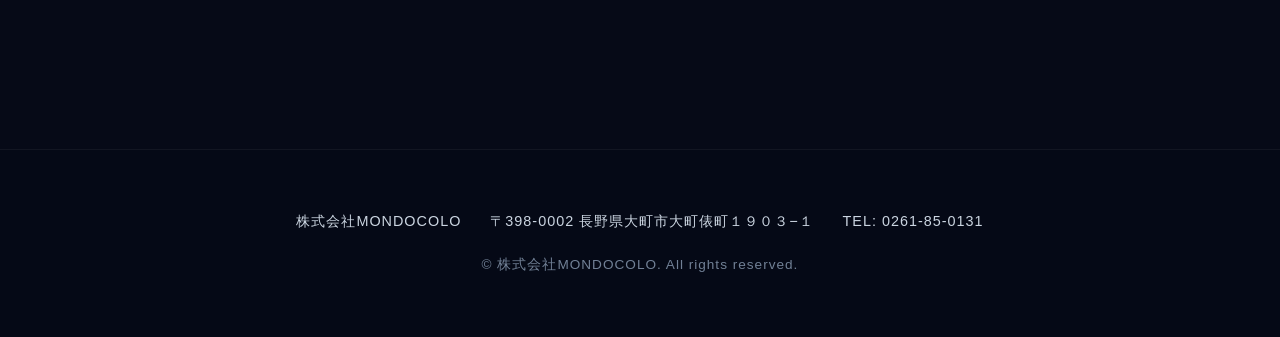
==== commit d9a42eb8: "Refactor logo text styling and structure" ====
--- a/index.html
+++ b/index.html
@@ -99,11 +99,23 @@
             animation: pulse 3s infinite ease-in-out;
         }
 
+        .logo-text {
+            white-space: nowrap; /* テキストの折り返しを防止 */
+        }
+
         .logo-text span {
             color: var(--accent-gold);
             font-size: 0.85rem;
             display: block;
             letter-spacing: 2px;
+        }
+
+        /* ▼ メインタイトル用のクラスを追加 ▼ */
+        .main-logo-text {
+            font-size: 1.4rem;
+            color: #fff;
+            font-weight: bold;
+            letter-spacing: 0;
         }
 
         .right-nav-box {
@@ -581,6 +593,10 @@
             .logo { font-size: 1.1rem; gap: 8px; }
             .logo-icon { font-size: 1.4rem; }
             .logo-text span { font-size: 0.75rem; letter-spacing: 1px; }
+            
+            /* ▼ スマホサイズの時にメインタイトルを少し小さくする ▼ */
+            .main-logo-text { font-size: 1.1rem; }
+
             .nav-container { gap: 15px; }
             nav ul { gap: 15px; }
             nav a { font-size: 0.85rem; }
@@ -629,6 +645,9 @@
         }
 
         @media (max-width: 480px) {
+            /* ▼ さらに小さいスマホ画面の時にタイトルを微調整 ▼ */
+            .main-logo-text { font-size: 0.95rem; }
+
             .partner-grid { grid-template-columns: 1fr; }
             nav ul { gap: 10px; }
             nav a { font-size: 0.8rem; }
@@ -922,7 +941,8 @@
             <div class="logo-icon">✦</div>
             <div class="logo-text">
                 <span id="txt-sub-logo">大町温泉郷</span>
-                <span id="txt-main-logo" style="font-size:1.4rem; color:#fff; font-weight:bold; letter-spacing:0;">星空観賞会</span>
+                <!-- ▼ インラインのstyleを削除し、クラスを追加しました ▼ -->
+                <span id="txt-main-logo" class="main-logo-text">星空観賞会</span>
             </div>
         </a>
         
@@ -1216,7 +1236,7 @@
                 cinemaText: `
                     <p>나가ノ현은 별을 관찰하기에 가장 좋은 곳입니다.</p>
                     <p style="margin-top: 30px;">아치 무라, 노베야マ, 그리고 오마치 시で,</p>
-                    <p>당신を <span class="love-highlight">사랑</span>を 담아</p>
+                    <p>당신を <span class="love-highlight">사랑</span>를 담아</p>
                     <p>우주 여행で 안내합니다.</p>
                     <p style="margin-top: 30px;">만약 날이 맑다면, <span class="love-highlight">만나러</span> 와주세요!</p>
                 `,
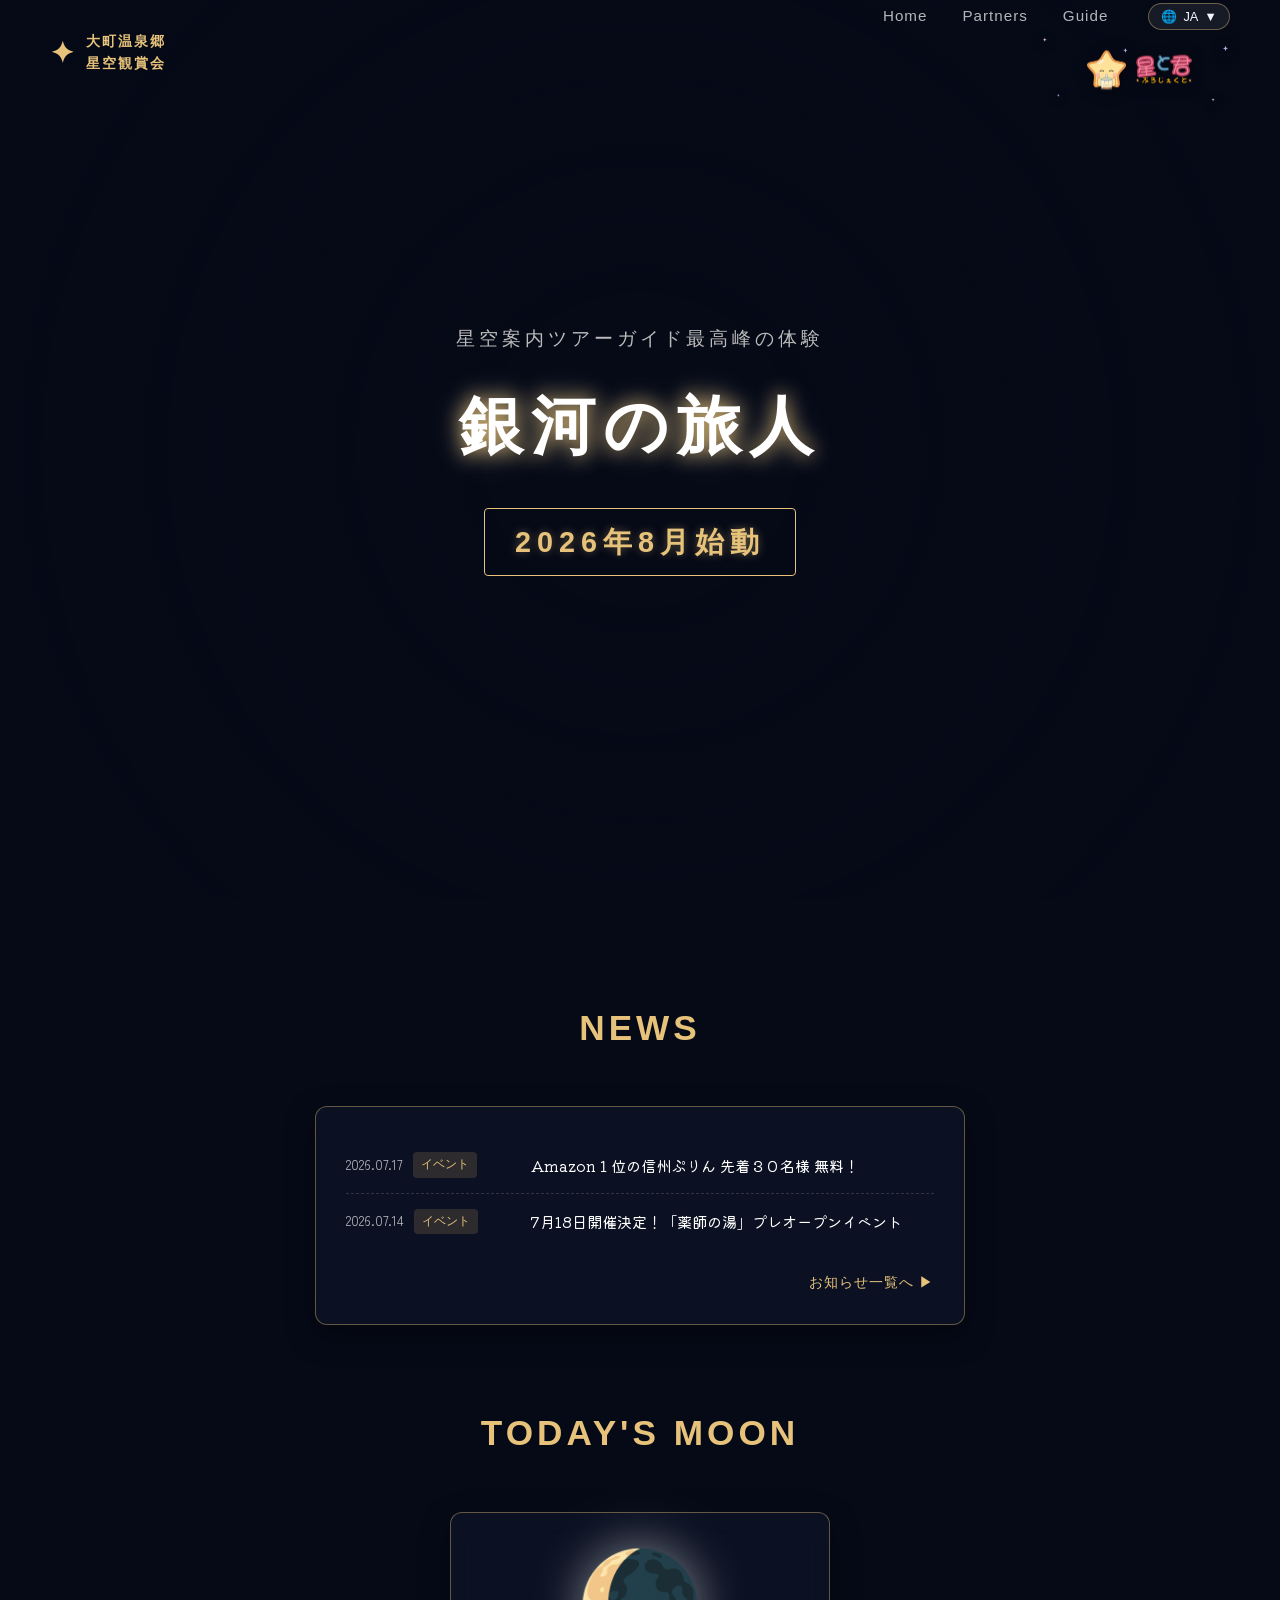
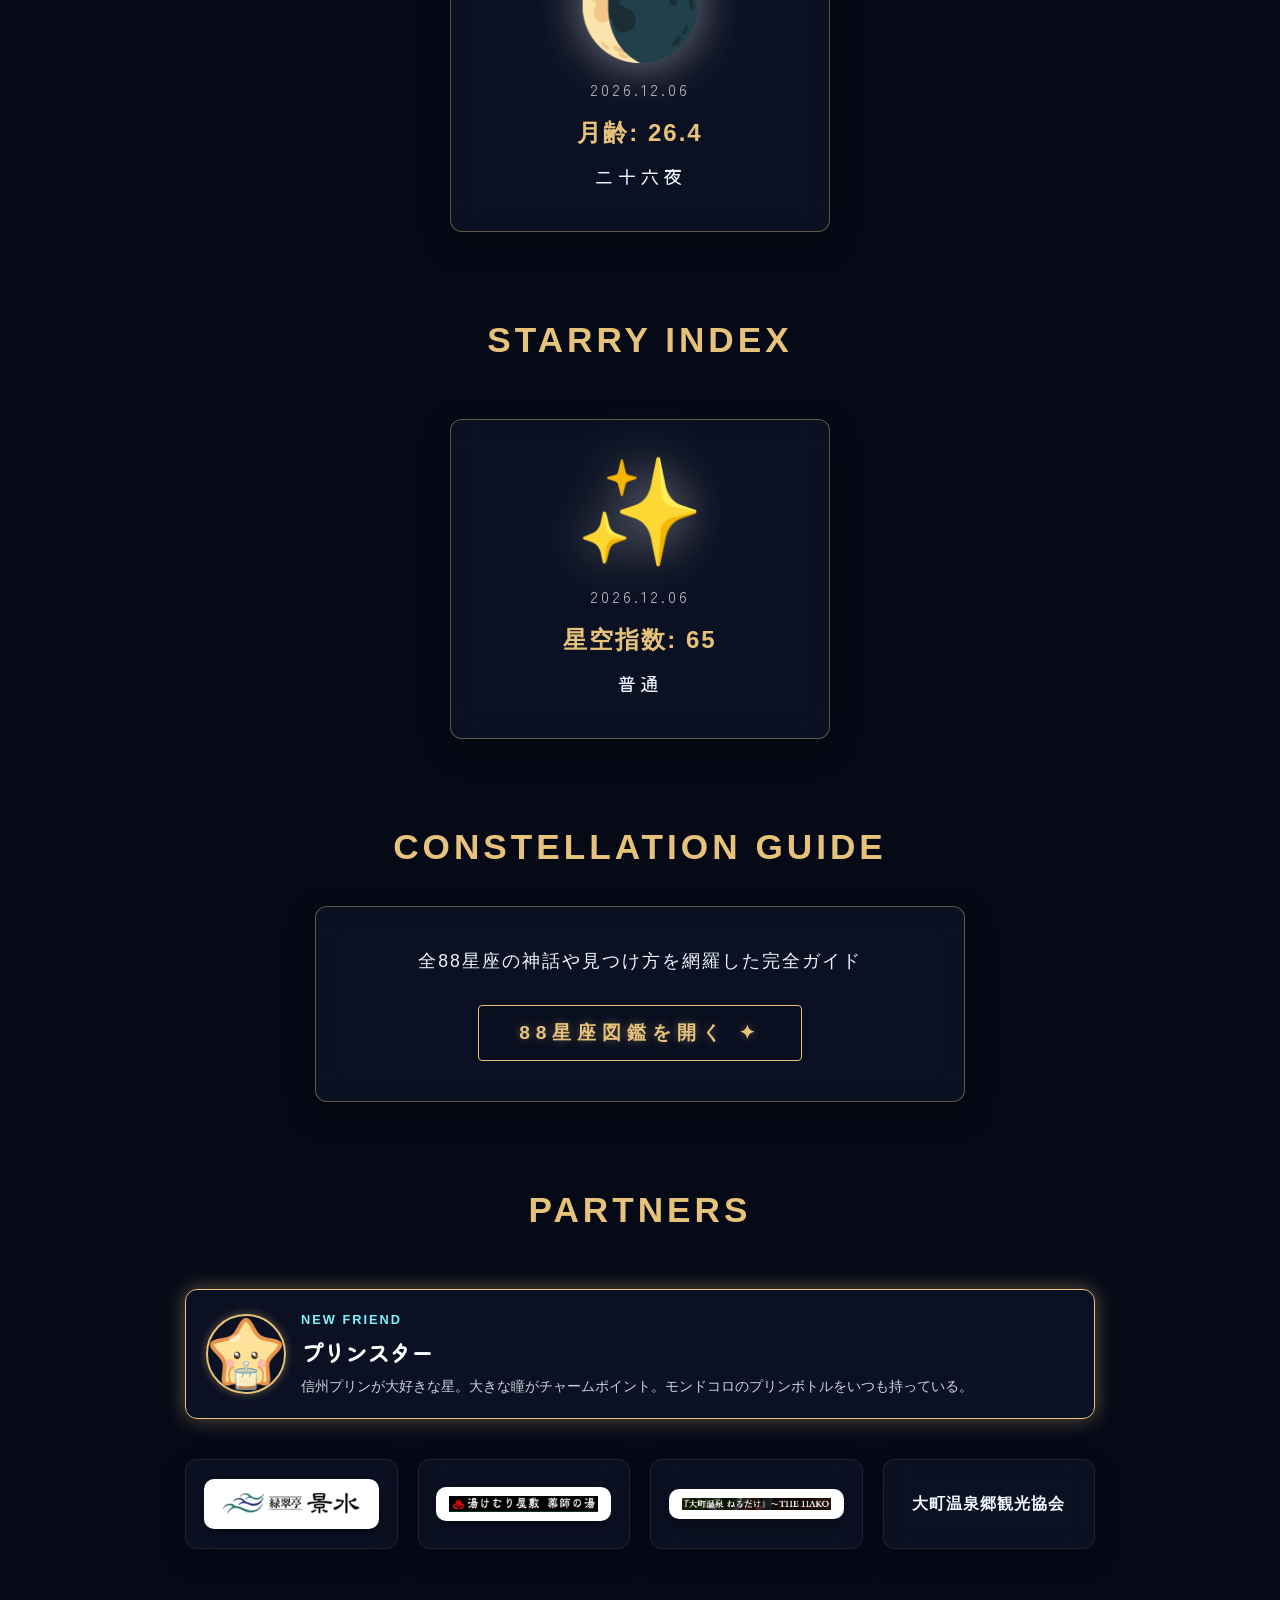
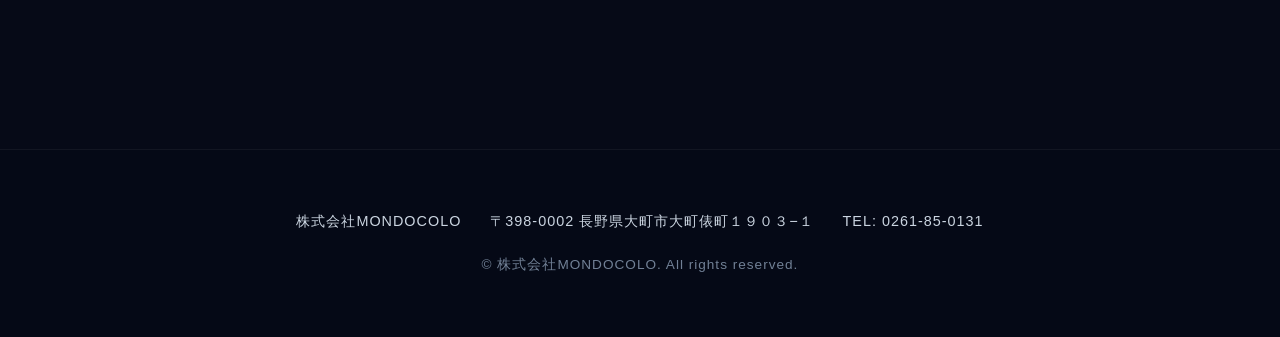
==== commit 8bffe54f: "Adjust animations and layout in index.html" ====
--- a/index.html
+++ b/index.html
@@ -100,7 +100,7 @@
         }
 
         .logo-text {
-            white-space: nowrap; /* テキストの折り返しを防止 */
+            white-space: nowrap;
         }
 
         .logo-text span {
@@ -110,7 +110,6 @@
             letter-spacing: 2px;
         }
 
-        /* ▼ メインタイトル用のクラスを追加 ▼ */
         .main-logo-text {
             font-size: 1.4rem;
             color: #fff;
@@ -510,7 +509,7 @@
         }
 
         .cinema-page.active .cinema-text-box {
-            animation: movieScroll 22s linear forwards;
+            animation: movieScroll 30s linear forwards;
         }
 
         .cinema-text-box p {
@@ -567,7 +566,7 @@
 
         @keyframes movieScroll {
             0% { top: 100%; transform: translateY(0); }
-            100% { top: -50%; transform: translateY(0); }
+            100% { top: -85%; transform: translateY(0); }
         }
 
         @keyframes fadeInButton {
@@ -594,13 +593,14 @@
             .logo-icon { font-size: 1.4rem; }
             .logo-text span { font-size: 0.75rem; letter-spacing: 1px; }
             
-            /* ▼ スマホサイズの時にメインタイトルを少し小さくする ▼ */
             .main-logo-text { font-size: 1.1rem; }
 
             .nav-container { gap: 15px; }
             nav ul { gap: 15px; }
             nav a { font-size: 0.85rem; }
             .lang-btn { padding: 4px 10px; font-size: 0.75rem; }
+            .lang-dropdown { top: 165%; min-width: 140px; padding: 8px 0; }
+            .lang-dropdown li { padding: 14px 20px; font-size: 1rem; min-height: 48px; display: flex; align-items: center; }
             .project-logo-img { height: 56px; }
             header.scrolled .project-logo-img { height: 46px; }
             
@@ -628,7 +628,7 @@
             }
             @keyframes movieScroll {
                 0% { top: 100%; }
-                100% { top: -65%; }
+                100% { top: -110%; }
             }
             .btn-home-back { 
                 padding: 12px 26px; 
@@ -645,7 +645,6 @@
         }
 
         @media (max-width: 480px) {
-            /* ▼ さらに小さいスマホ画面の時にタイトルを微調整 ▼ */
             .main-logo-text { font-size: 0.95rem; }
 
             .partner-grid { grid-template-columns: 1fr; }
@@ -941,7 +940,6 @@
             <div class="logo-icon">✦</div>
             <div class="logo-text">
                 <span id="txt-sub-logo">大町温泉郷</span>
-                <!-- ▼ インラインのstyleを削除し、クラスを追加しました ▼ -->
                 <span id="txt-main-logo" class="main-logo-text">星空観賞会</span>
             </div>
         </a>
@@ -1107,6 +1105,10 @@
                     <p><span class="love-highlight">愛</span>を込めてあなたを</p>
                     <p>宇宙の旅へお連れします。</p>
                     <p style="margin-top: 30px;">もし晴れたら、<span class="love-highlight">逢い</span>に来て！</p>
+                    <p style="margin-top: 50px;">星が夢を<span class="love-highlight">叶</span>えることもあります。</p>
+                    <p><span class="love-highlight">子</span>供たちの目の輝きは、</p>
+                    <p>どんな星よりもまばゆい光を放ちます。</p>
+                    <p style="margin-top: 30px;">みんなで宇宙を探求しよう！</p>
                 `,
                 moonSecTitle: "TODAY'S MOON",
                 moonAgeLabel: "月齢",
@@ -1140,6 +1142,10 @@
                     <p>bring you into a journey through the universe</p>
                     <p>with all our <span class="love-highlight">Love</span>.</p>
                     <p style="margin-top: 30px;">If the sky is clear, come <span class="love-highlight">see</span> me!</p>
+                    <p style="margin-top: 50px;">Stars can even make dreams <span class="love-highlight">come true</span>.</p>
+                    <p>The sparkle in <span class="love-highlight">children</span>'s eyes</p>
+                    <p>shines brighter than any star.</p>
+                    <p style="margin-top: 30px;">Let's explore the universe together!</p>
                 `,
                 moonSecTitle: "TODAY'S MOON",
                 moonAgeLabel: "Moon Age",
@@ -1173,6 +1179,10 @@
                     <p>te llevarán a un maravilloso viaje por el universe</p>
                     <p>with all our <span class="love-highlight">Love</span>.</p>
                     <p style="margin-top: 30px;">Si el cielo está despejado, ¡ven a <span class="love-highlight">verme</span>!</p>
+                    <p style="margin-top: 50px;">Las estrellas también pueden <span class="love-highlight">cumplir</span> los sueños.</p>
+                    <p>El brillo en los ojos de los <span class="love-highlight">niños</span></p>
+                    <p>resplandece más que cualquier estrella.</p>
+                    <p style="margin-top: 30px;">¡Exploremos el universo juntos!</p>
                 `,
                 moonSecTitle: "LA LUNA DE HOY",
                 moonAgeLabel: "Edad Lunar",
@@ -1206,6 +1216,10 @@
                     <p>将满怀<span class="love-highlight">爱</span>意，带您开启</p>
                     <p>一场浪漫の宇宙之旅。</p>
                     <p style="margin-top: 30px;">如果天晴，请来<span class="love-highlight">相见</span>吧！</p>
+                    <p style="margin-top: 50px;">星星有时也能<span class="love-highlight">实现</span>梦想。</p>
+                    <p><span class="love-highlight">孩子</span>们眼中的光芒，</p>
+                    <p>比任何星星都更加耀眼。</p>
+                    <p style="margin-top: 30px;">让我们一起探索宇宙吧！</p>
                 `,
                 moonSecTitle: "今日月相",
                 moonAgeLabel: "月龄",
@@ -1239,6 +1253,10 @@
                     <p>당신を <span class="love-highlight">사랑</span>를 담아</p>
                     <p>우주 여행で 안내합니다.</p>
                     <p style="margin-top: 30px;">만약 날이 맑다면, <span class="love-highlight">만나러</span> 와주세요!</p>
+                    <p style="margin-top: 50px;">별은 때때로 꿈을 <span class="love-highlight">이루어</span> 주기도 합니다.</p>
+                    <p><span class="love-highlight">아이들</span>의 눈빛은,</p>
+                    <p>그 어떤 별보다 눈부시게 빛납니다.</p>
+                    <p style="margin-top: 30px;">다 함께 우주를 탐험해요!</p>
                 `,
                 moonSecTitle: "오늘の 달",
                 moonAgeLabel: "월령",
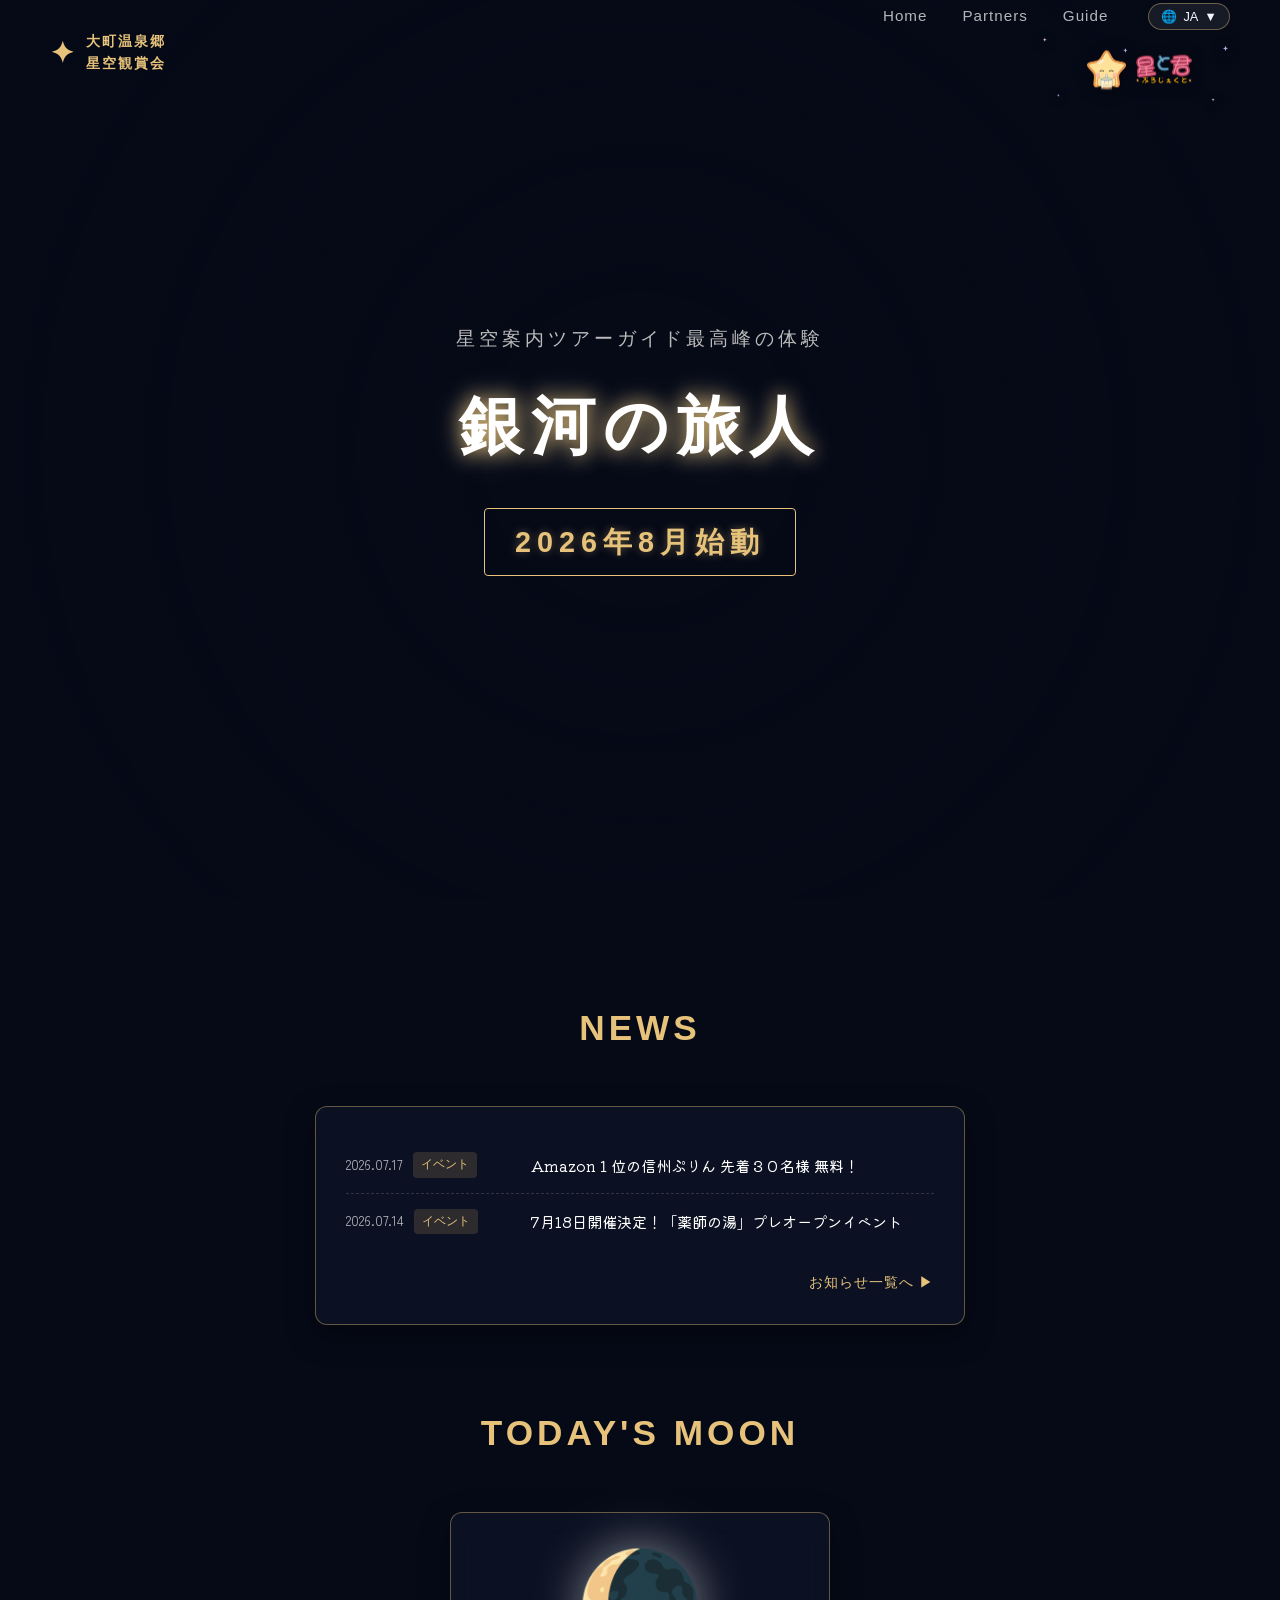
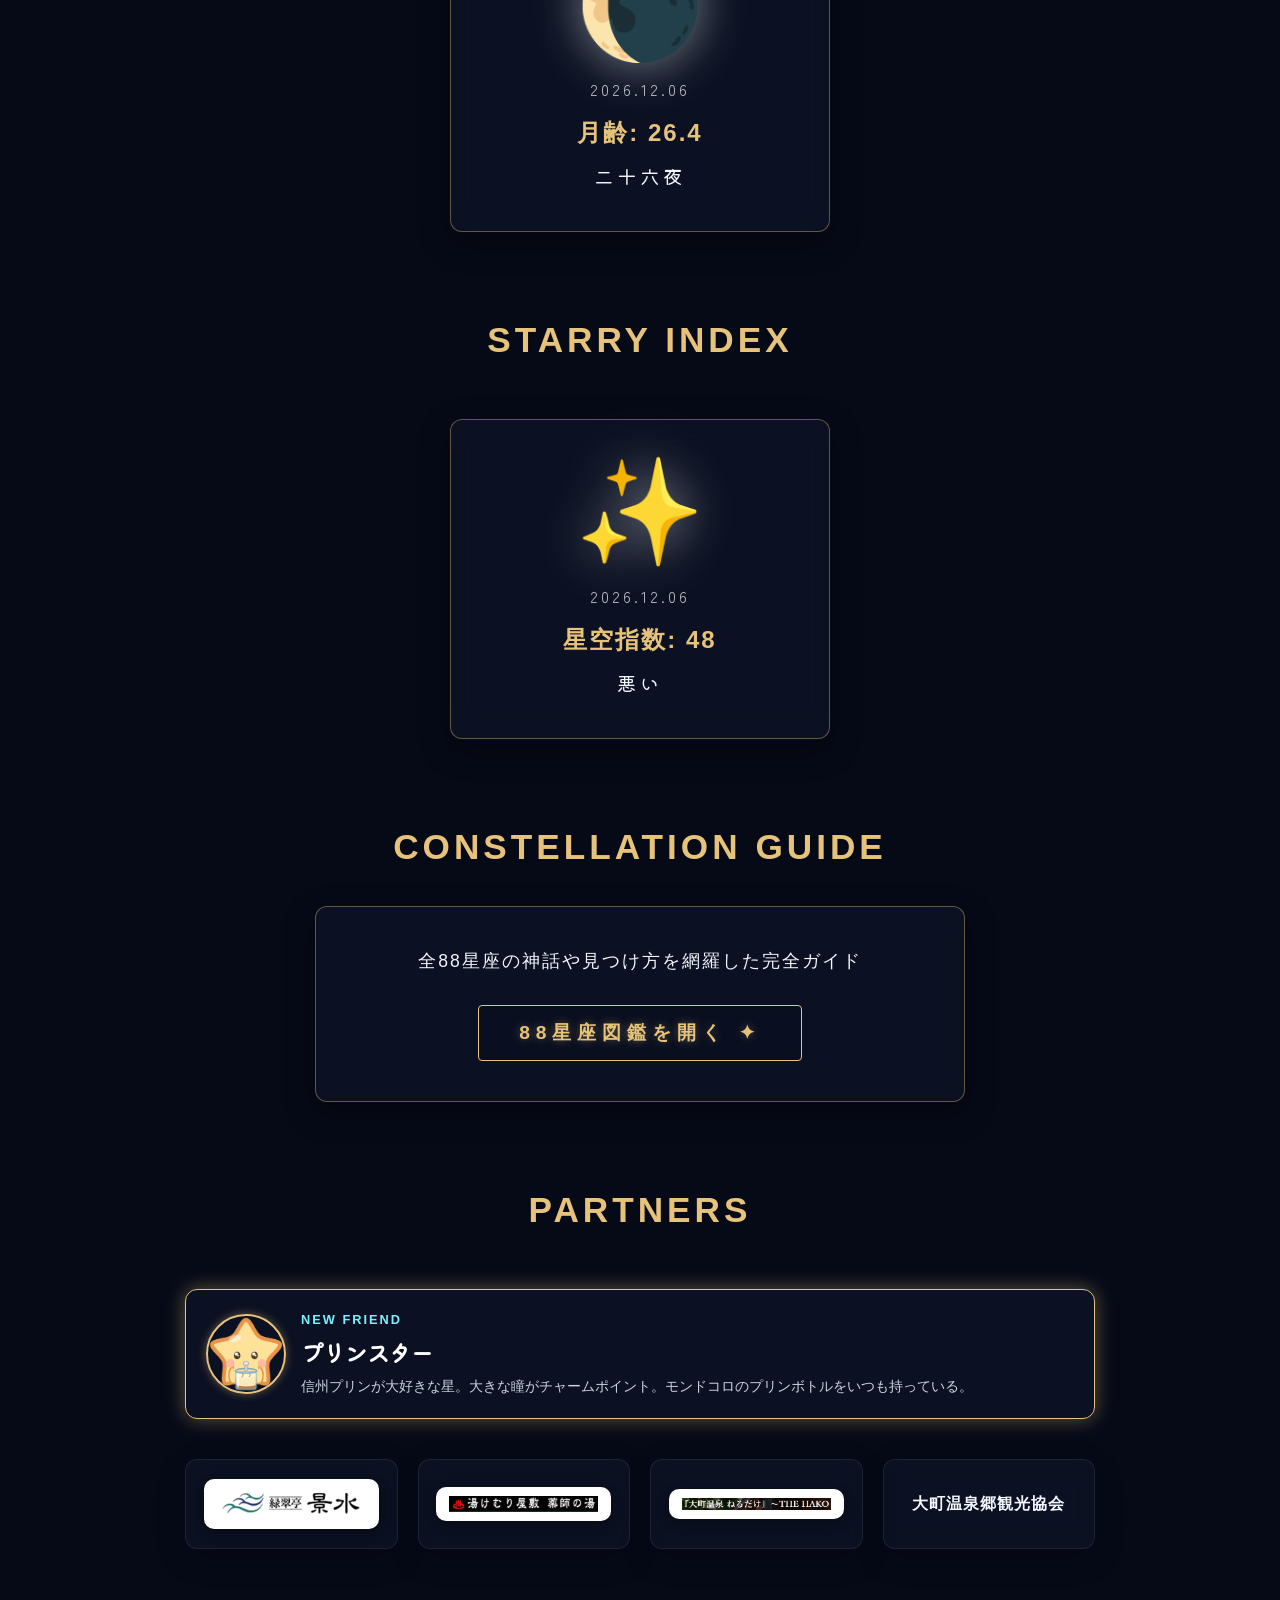
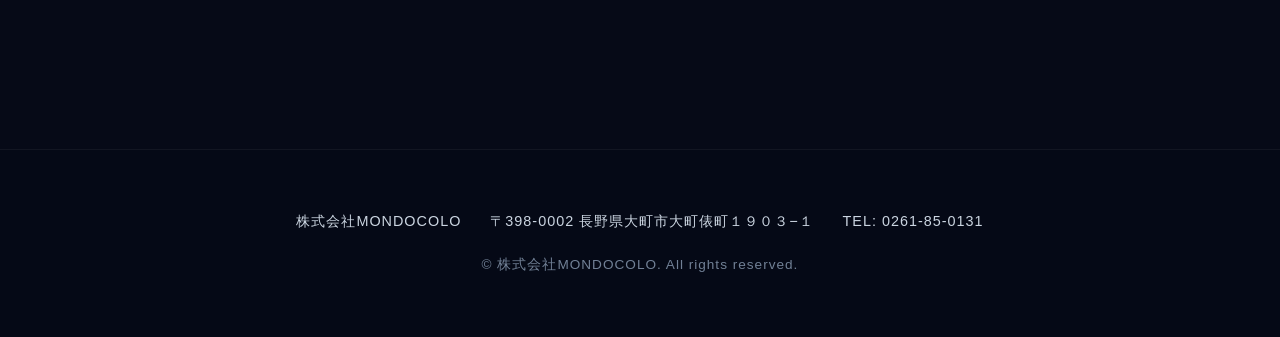
==== commit 07b14add: "Update index.html" ====
--- a/index.html
+++ b/index.html
@@ -1106,6 +1106,7 @@
                     <p>宇宙の旅へお連れします。</p>
                     <p style="margin-top: 30px;">もし晴れたら、<span class="love-highlight">逢い</span>に来て！</p>
                     <p style="margin-top: 50px;">星が夢を<span class="love-highlight">叶</span>えることもあります。</p>
+                    <p>それを<span class="love-highlight">絵</span>にしよう！</p>
                     <p><span class="love-highlight">子</span>供たちの目の輝きは、</p>
                     <p>どんな星よりもまばゆい光を放ちます。</p>
                     <p style="margin-top: 30px;">みんなで宇宙を探求しよう！</p>
@@ -1143,6 +1144,7 @@
                     <p>with all our <span class="love-highlight">Love</span>.</p>
                     <p style="margin-top: 30px;">If the sky is clear, come <span class="love-highlight">see</span> me!</p>
                     <p style="margin-top: 50px;">Stars can even make dreams <span class="love-highlight">come true</span>.</p>
+                    <p>Let's <span class="love-highlight">draw</span> it!</p>
                     <p>The sparkle in <span class="love-highlight">children</span>'s eyes</p>
                     <p>shines brighter than any star.</p>
                     <p style="margin-top: 30px;">Let's explore the universe together!</p>
@@ -1180,6 +1182,7 @@
                     <p>with all our <span class="love-highlight">Love</span>.</p>
                     <p style="margin-top: 30px;">Si el cielo está despejado, ¡ven a <span class="love-highlight">verme</span>!</p>
                     <p style="margin-top: 50px;">Las estrellas también pueden <span class="love-highlight">cumplir</span> los sueños.</p>
+                    <p>¡Vamos a <span class="love-highlight">dibujarlo</span>!</p>
                     <p>El brillo en los ojos de los <span class="love-highlight">niños</span></p>
                     <p>resplandece más que cualquier estrella.</p>
                     <p style="margin-top: 30px;">¡Exploremos el universo juntos!</p>
@@ -1217,6 +1220,7 @@
                     <p>一场浪漫の宇宙之旅。</p>
                     <p style="margin-top: 30px;">如果天晴，请来<span class="love-highlight">相见</span>吧！</p>
                     <p style="margin-top: 50px;">星星有时也能<span class="love-highlight">实现</span>梦想。</p>
+                    <p>让我们把它<span class="love-highlight">画</span>下来吧！</p>
                     <p><span class="love-highlight">孩子</span>们眼中的光芒，</p>
                     <p>比任何星星都更加耀眼。</p>
                     <p style="margin-top: 30px;">让我们一起探索宇宙吧！</p>
@@ -1254,6 +1258,7 @@
                     <p>우주 여행で 안내합니다.</p>
                     <p style="margin-top: 30px;">만약 날이 맑다면, <span class="love-highlight">만나러</span> 와주세요!</p>
                     <p style="margin-top: 50px;">별은 때때로 꿈을 <span class="love-highlight">이루어</span> 주기도 합니다.</p>
+                    <p>그것을 <span class="love-highlight">그림</span>으로 그려요!</p>
                     <p><span class="love-highlight">아이들</span>의 눈빛은,</p>
                     <p>그 어떤 별보다 눈부시게 빛납니다.</p>
                     <p style="margin-top: 30px;">다 함께 우주를 탐험해요!</p>
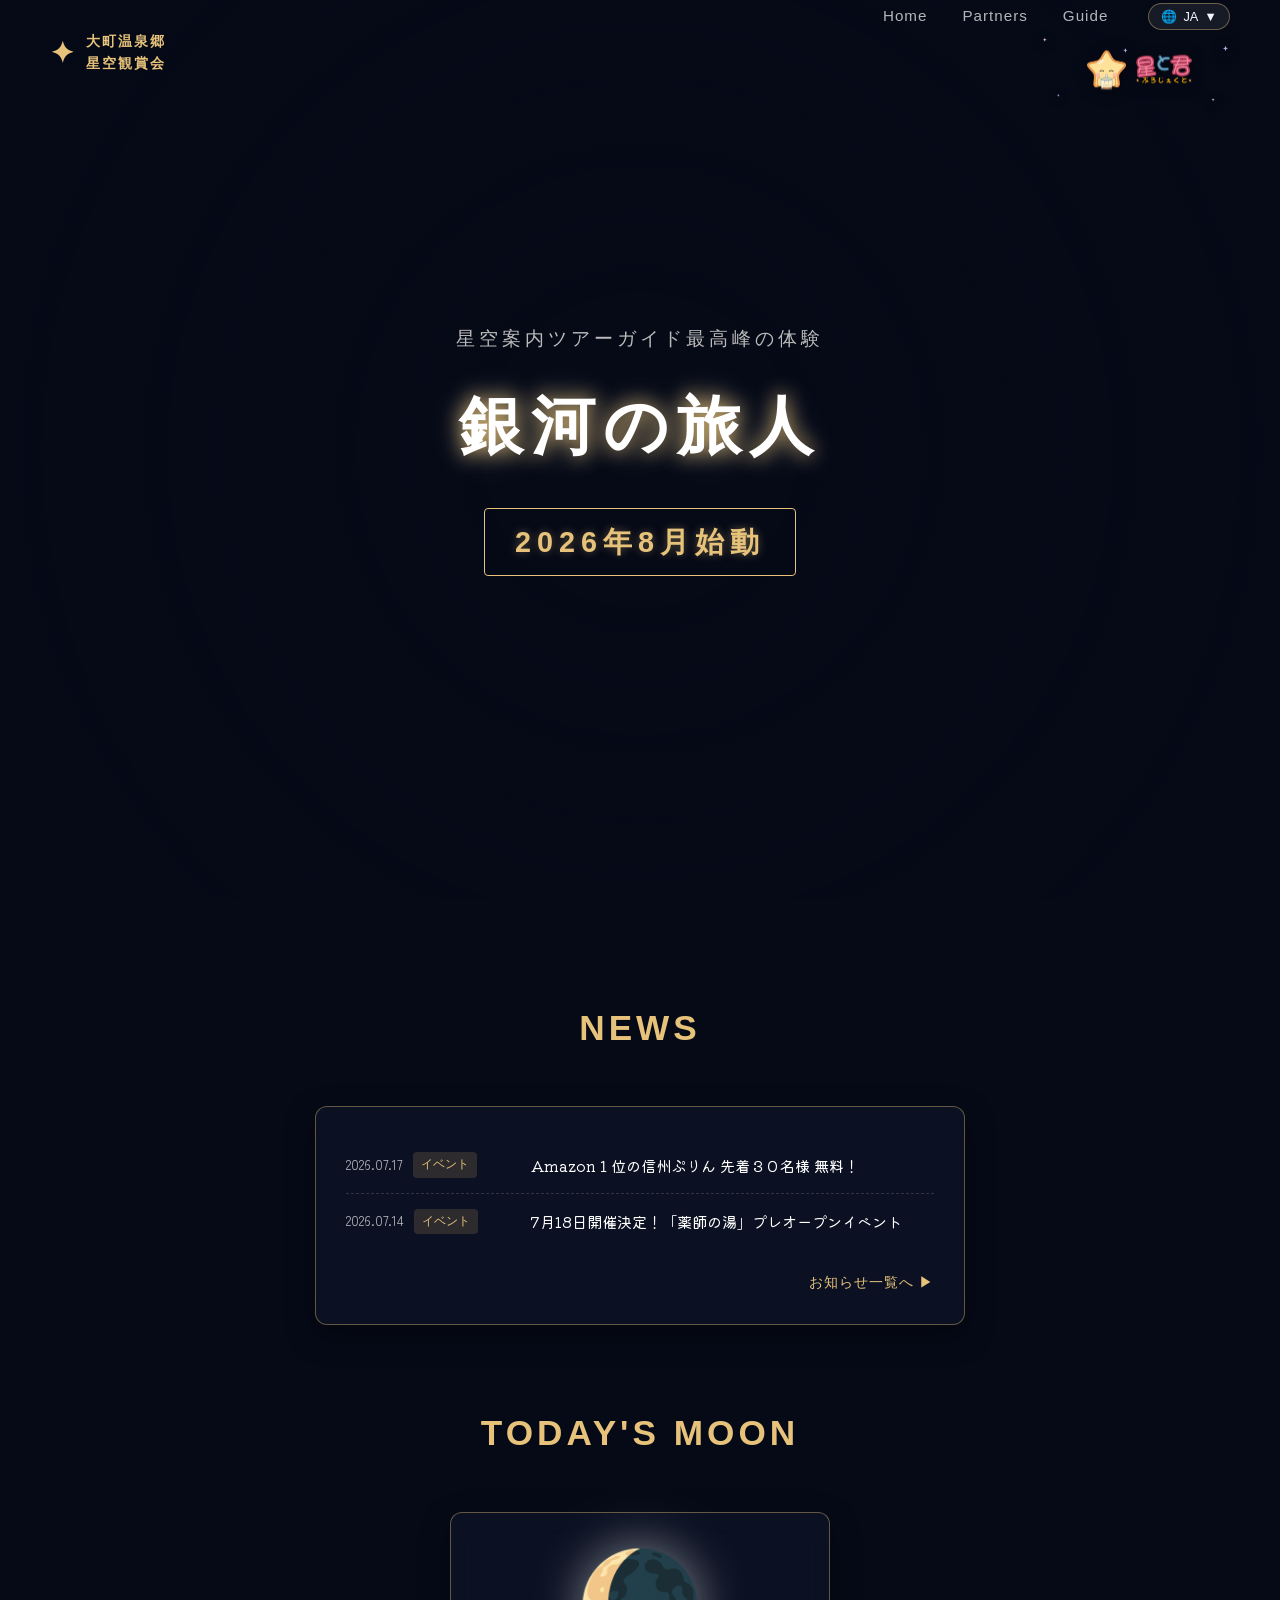
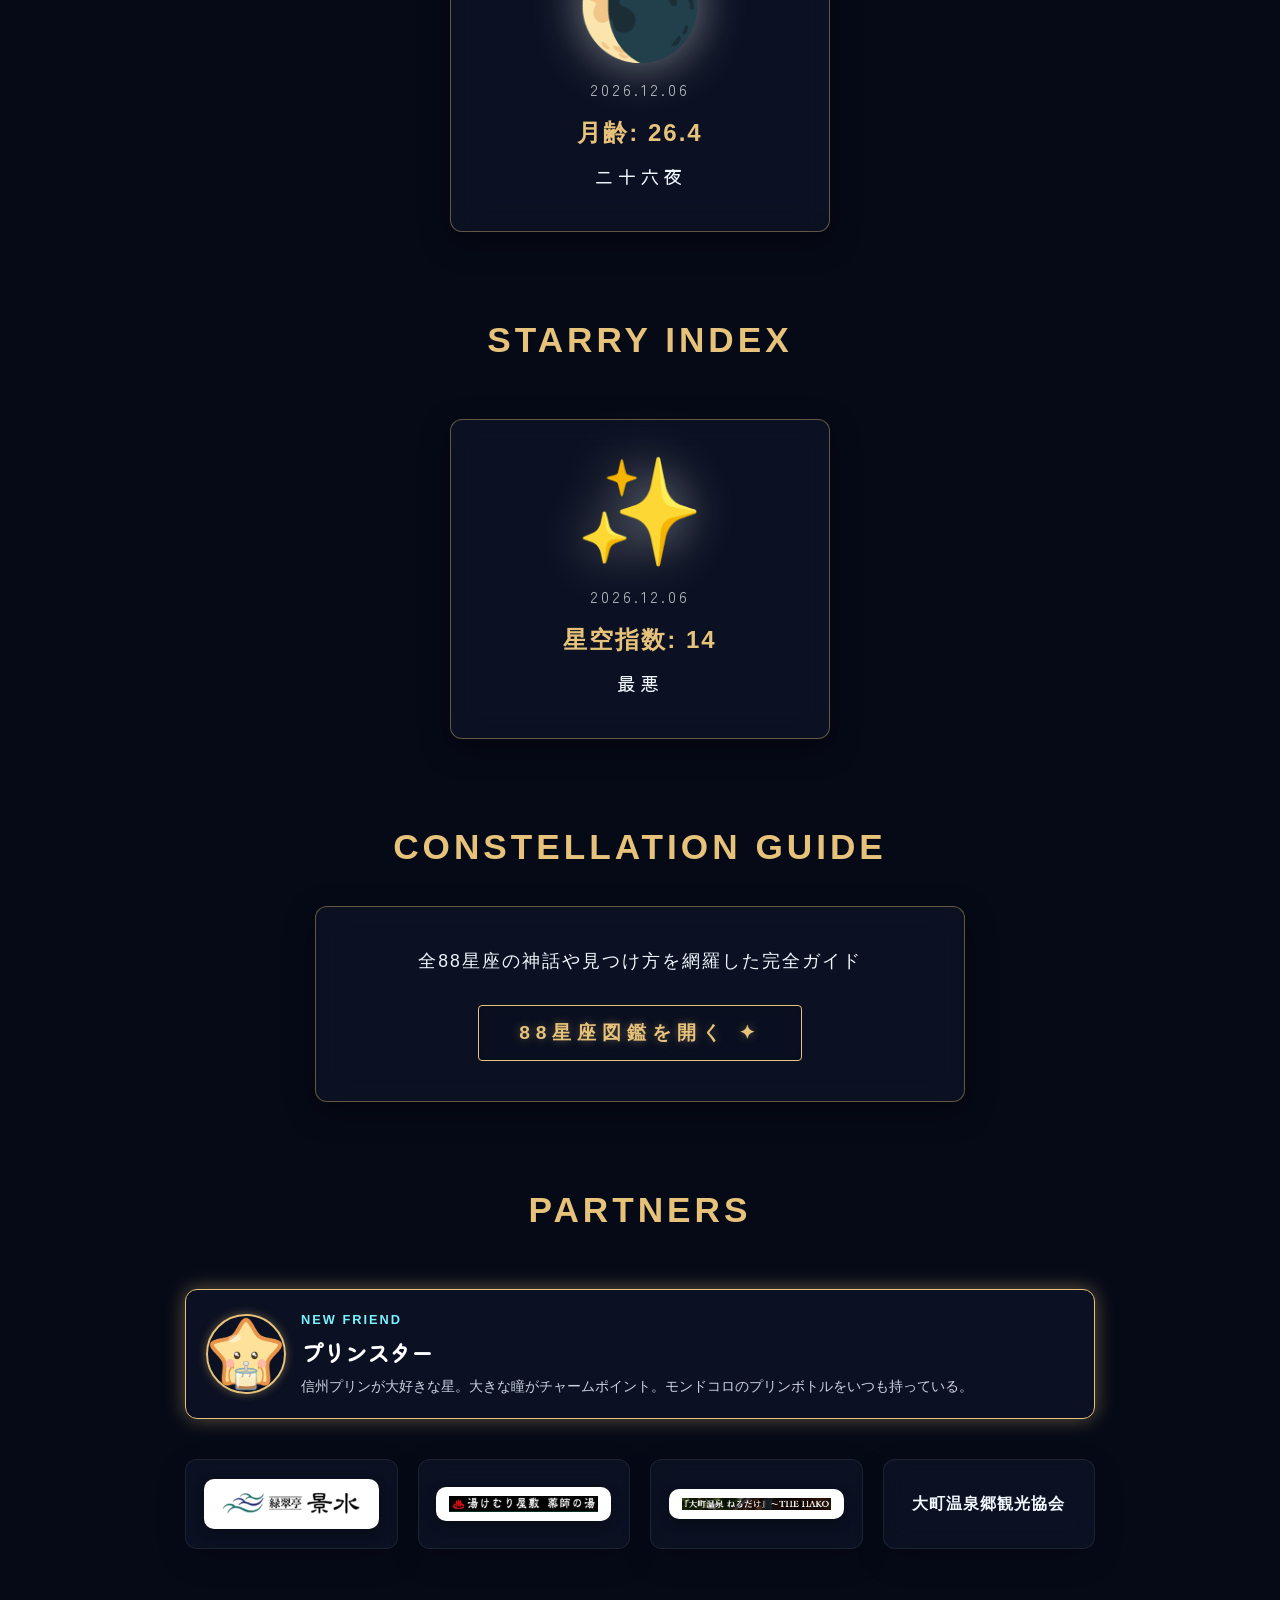
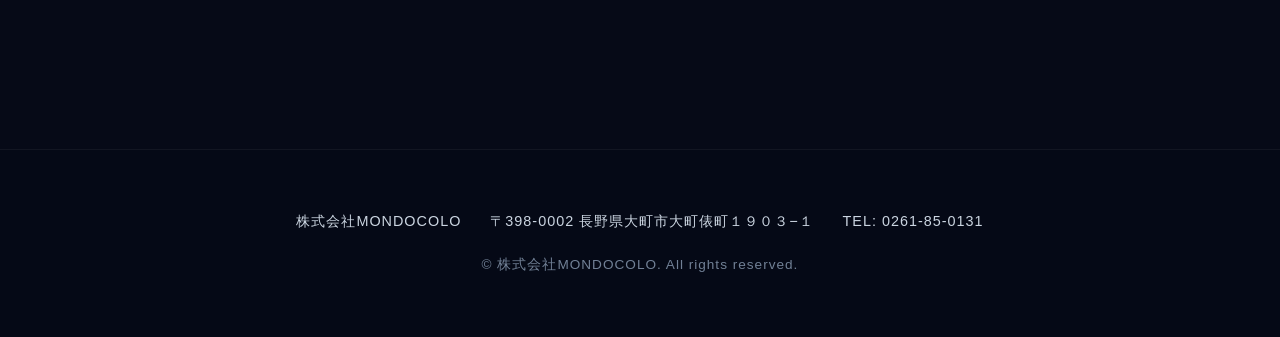
==== commit e8638884: "Update index.html" ====
--- a/index.html
+++ b/index.html
@@ -4,6 +4,20 @@
     <meta charset="UTF-8">
     <meta name="viewport" content="width=device-width, initial-scale=1.0">
     <title>大町温泉郷 星空観賞会 ～銀河の旅人～</title>
+    <meta name="description" content="長野県・大町温泉郷で2026年8月始動。星空案内ガイドによる本格的な星空観賞会「銀河の旅人」。全88星座図鑑、その日の星空指数もチェックできます。">
+
+<meta property="og:title" content="大町温泉郷 星空観賞会 ～銀河の旅人～">
+<meta property="og:description" content="長野県・大町温泉郷で2026年8月始動。星空案内ガイドによる本格的な星空観賞会。全88星座図鑑や星空指数も。">
+<meta property="og:image" content="https://hoshitokimi.jp/ogp.jpg">
+<meta property="og:url" content="https://hoshitokimi.jp/">
+<meta property="og:type" content="website">
+<meta property="og:site_name" content="星と君ぷろじぇくと">
+<meta property="og:locale" content="ja_JP">
+
+<meta name="twitter:card" content="summary_large_image">
+<meta name="twitter:title" content="大町温泉郷 星空観賞会 ～銀河の旅人～">
+<meta name="twitter:description" content="長野県・大町温泉郷で2026年8月始動。本格的な星空観賞会「銀河の旅人」。">
+<meta name="twitter:image" content="https://hoshitokimi.jp/ogp.jpg">
   
     <link rel="icon" href="fabi.png" type="image/png">
     <link href="https://fonts.googleapis.com/css2?family=Kiwi+Maru:wght@500&family=Zen+Maru+Gothic:wght@500;700&display=swap" rel="stylesheet">
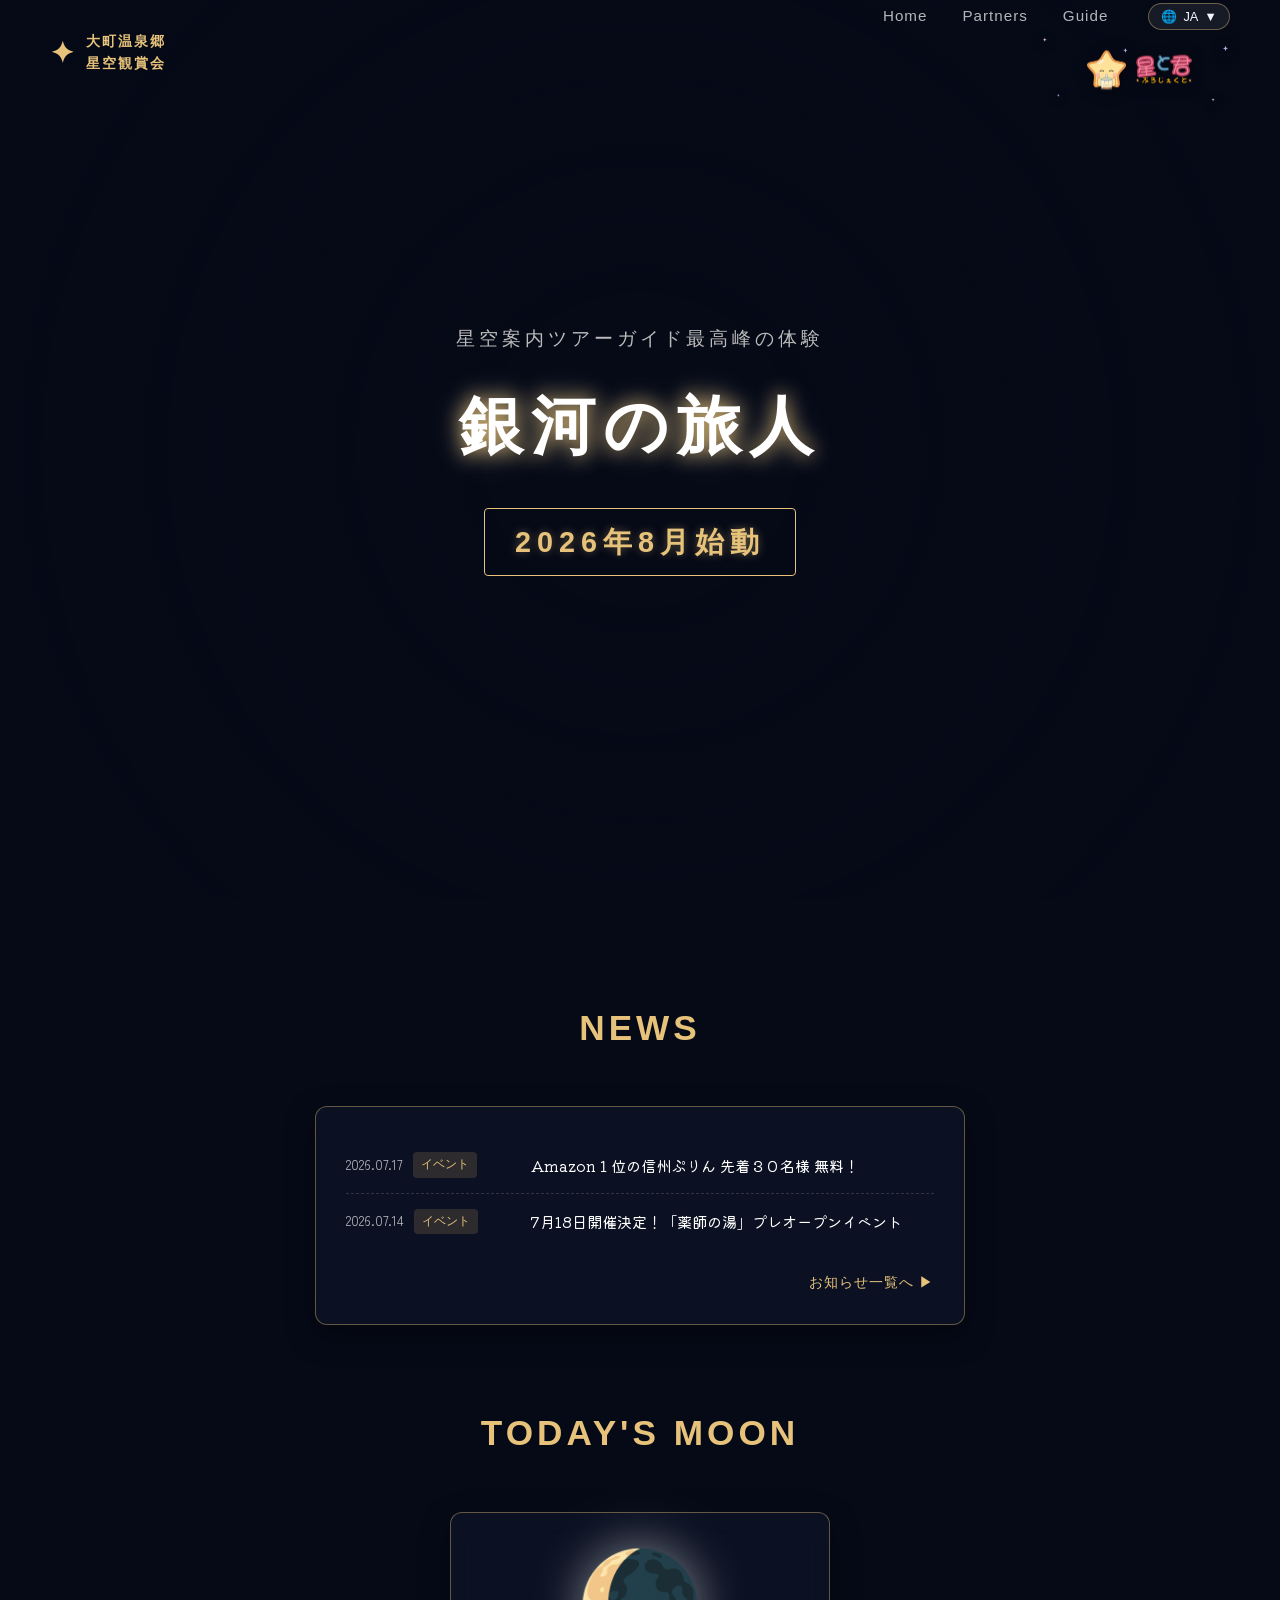
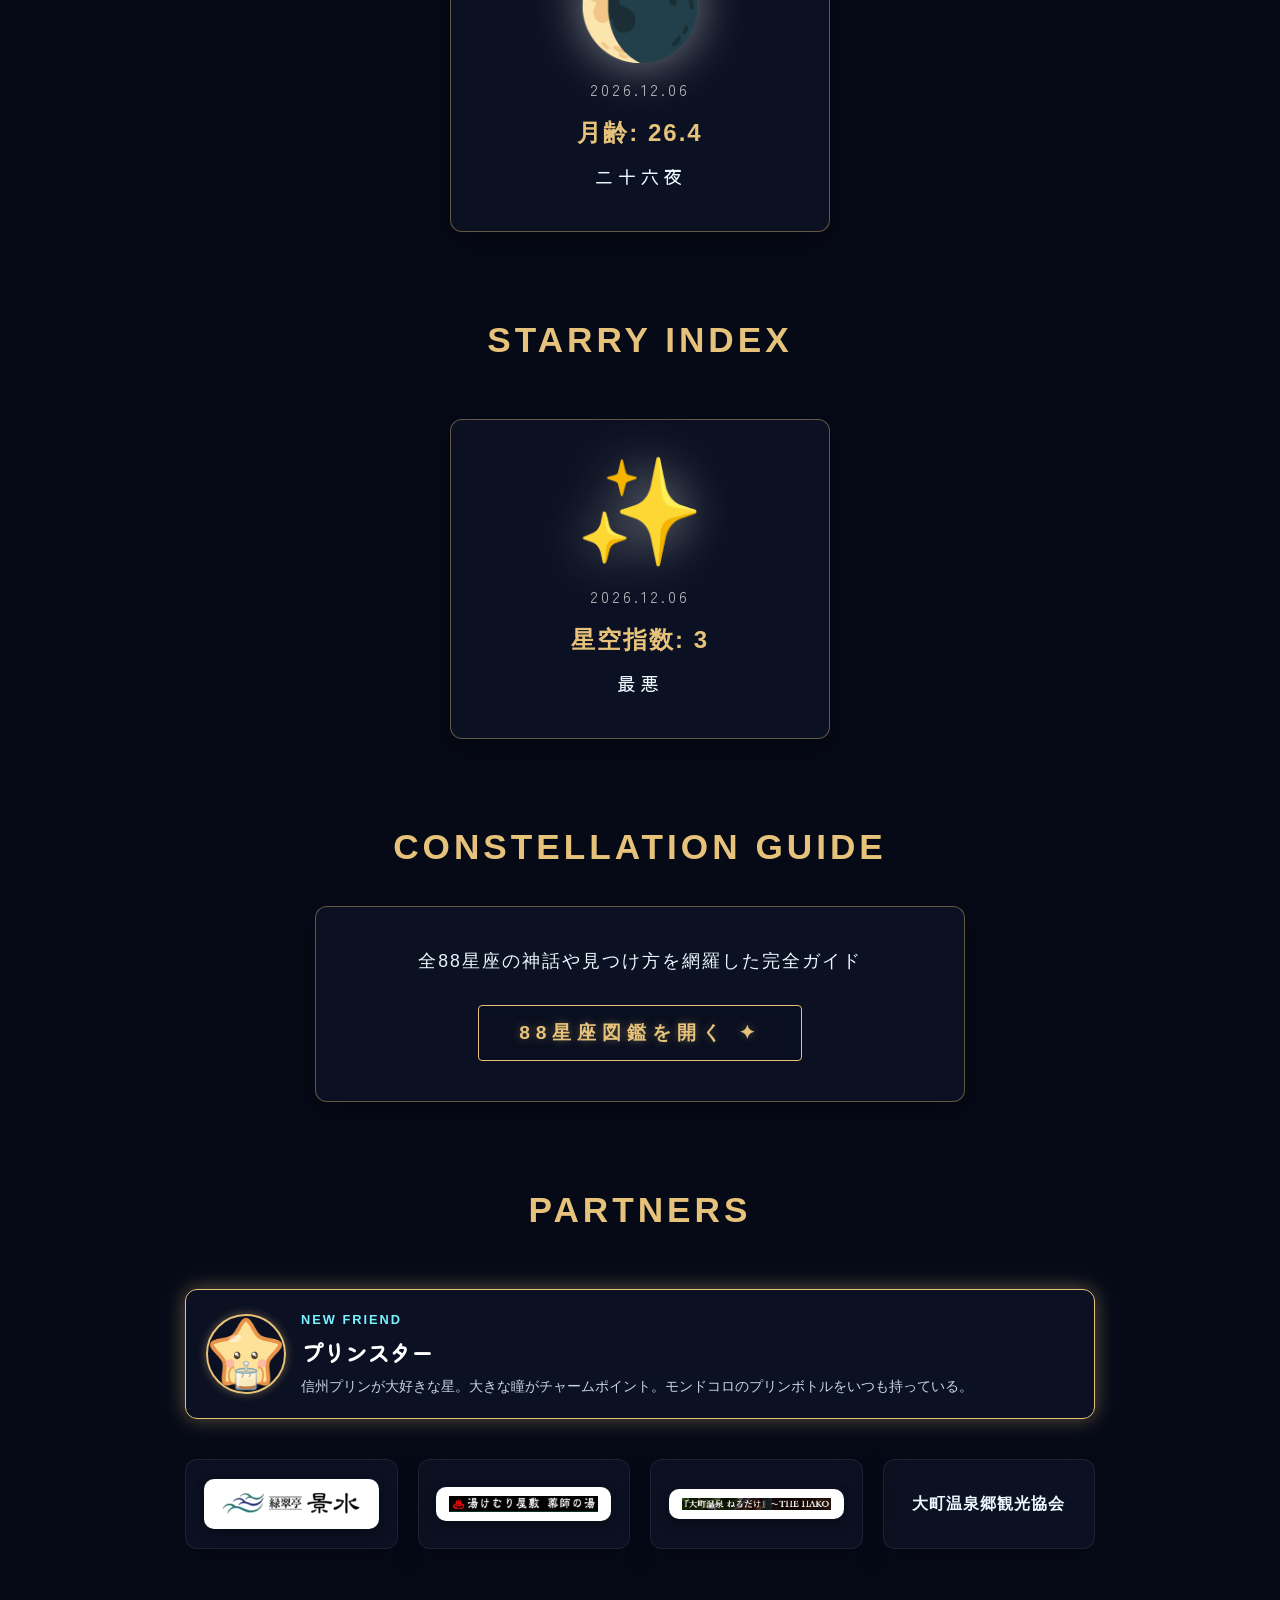
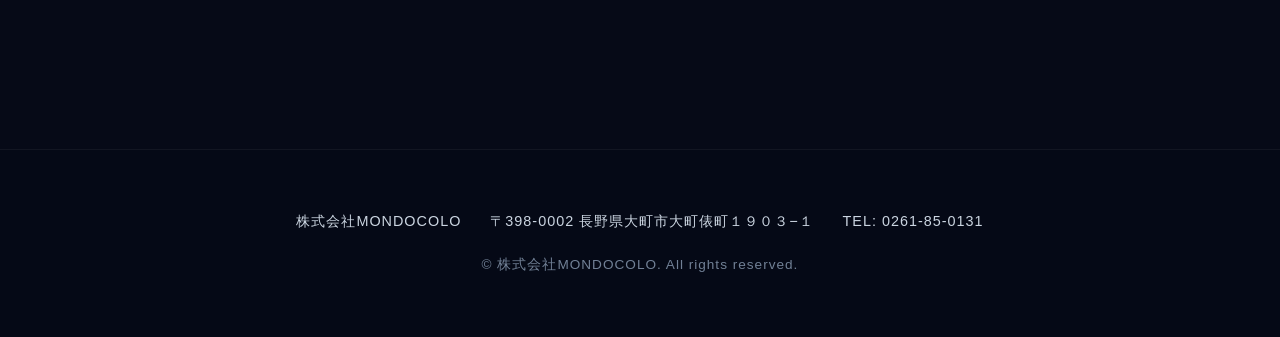
==== commit 2bf1d409: "Update index.html" ====
--- a/index.html
+++ b/index.html
@@ -18,6 +18,8 @@
 <meta name="twitter:title" content="大町温泉郷 星空観賞会 ～銀河の旅人～">
 <meta name="twitter:description" content="長野県・大町温泉郷で2026年8月始動。本格的な星空観賞会「銀河の旅人」。">
 <meta name="twitter:image" content="https://hoshitokimi.jp/ogp.jpg">
+
+<meta property="og:image" content="https://hoshitokimi.jp/ogp.jpg">
   
     <link rel="icon" href="fabi.png" type="image/png">
     <link href="https://fonts.googleapis.com/css2?family=Kiwi+Maru:wght@500&family=Zen+Maru+Gothic:wght@500;700&display=swap" rel="stylesheet">
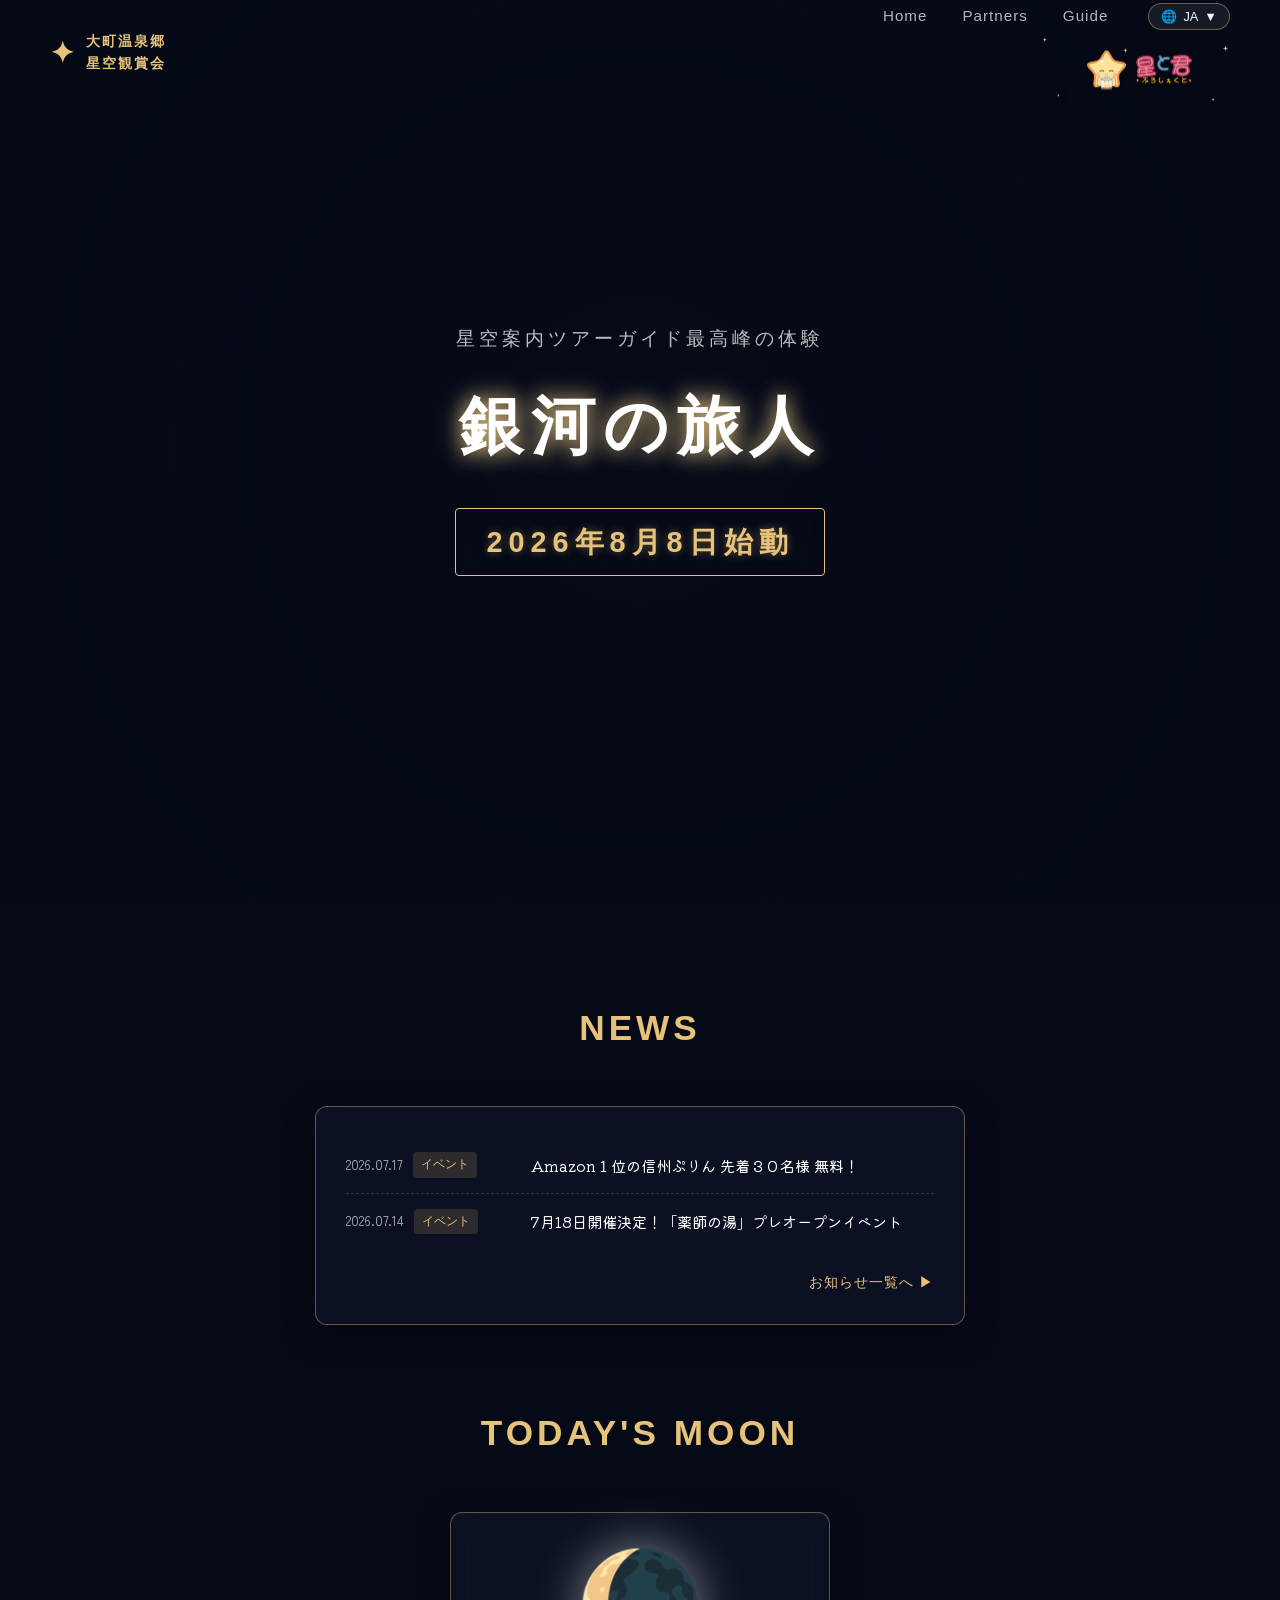
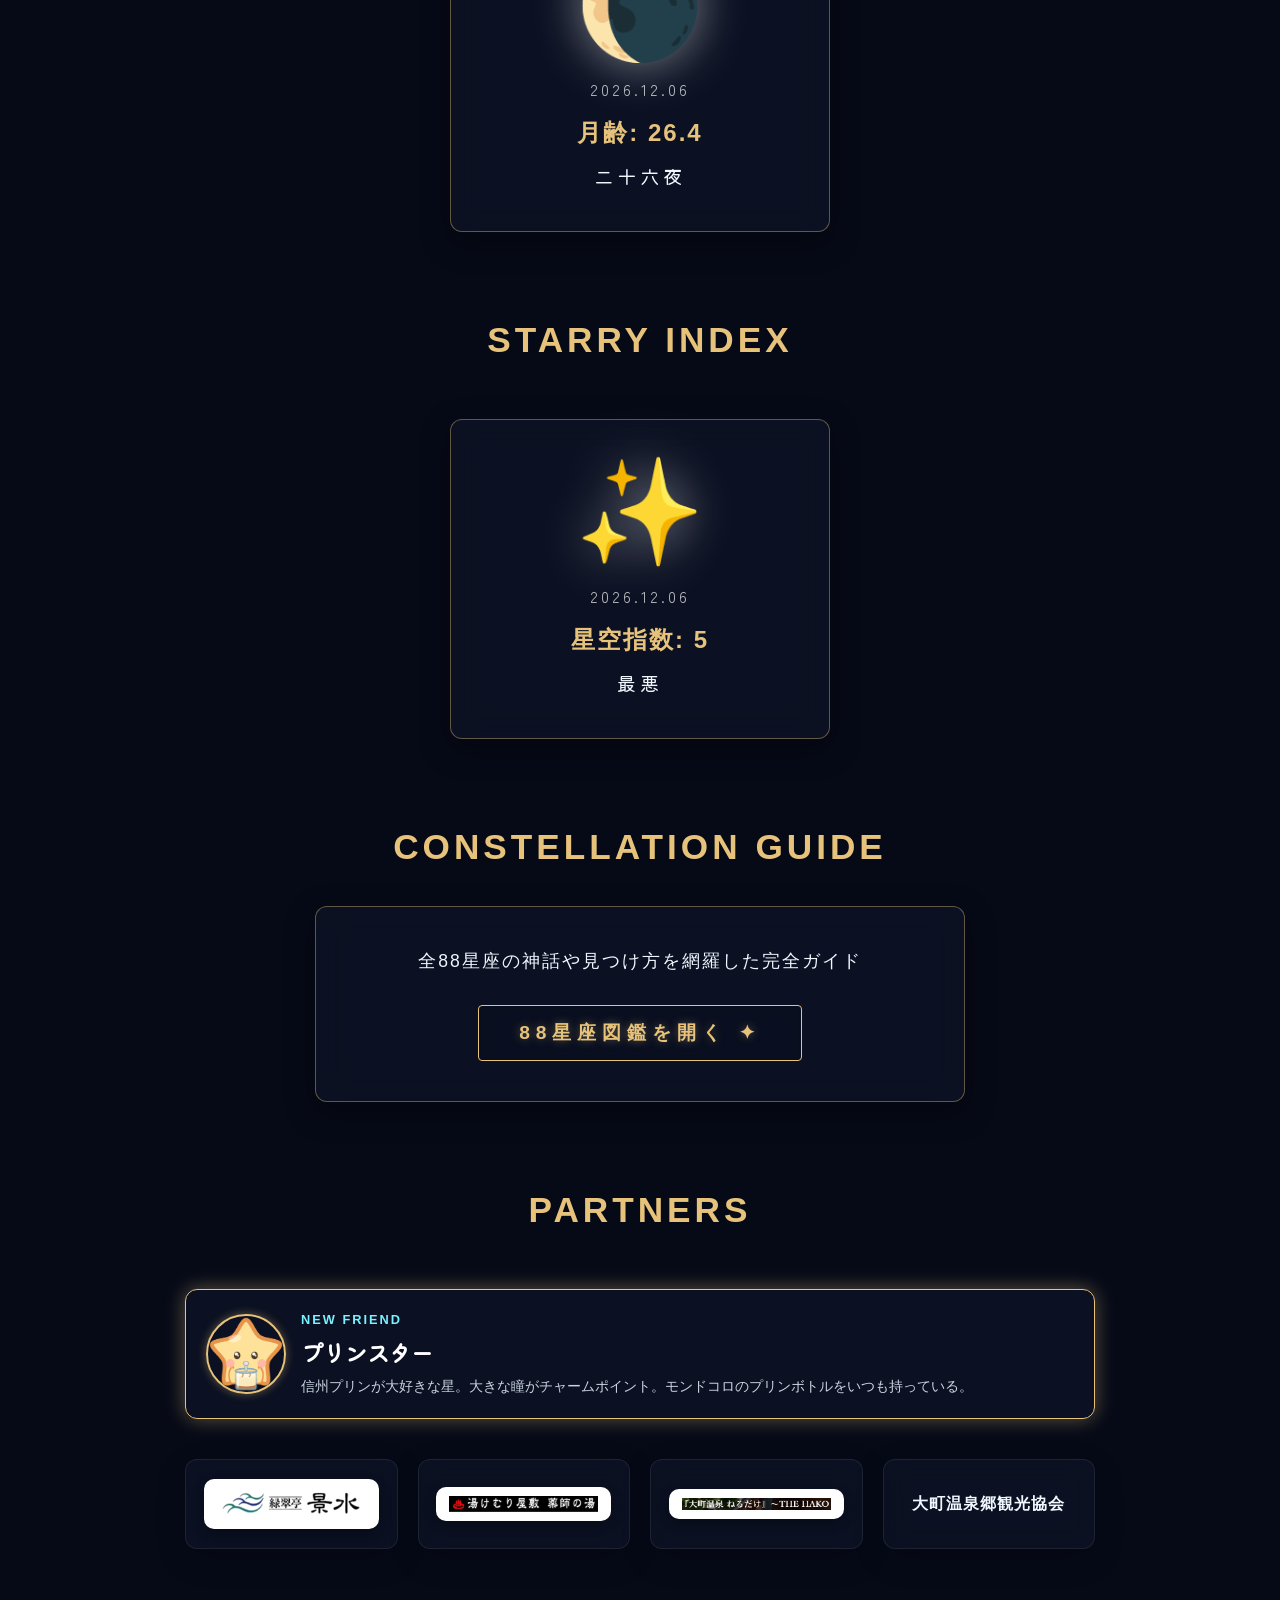
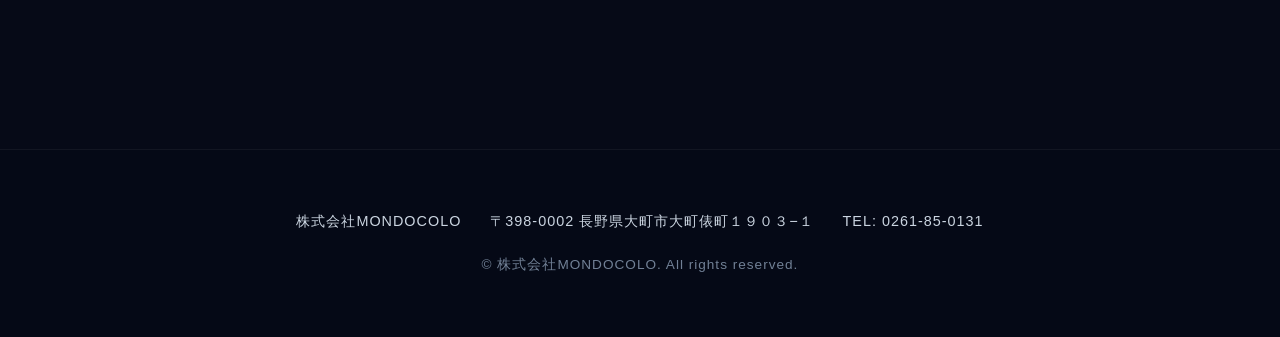
==== commit 26fb5a46: "Update launch date to August 8, 2026" ====
--- a/index.html
+++ b/index.html
@@ -16,7 +16,7 @@
 
 <meta name="twitter:card" content="summary_large_image">
 <meta name="twitter:title" content="大町温泉郷 星空観賞会 ～銀河の旅人～">
-<meta name="twitter:description" content="長野県・大町温泉郷で2026年8月始動。本格的な星空観賞会「銀河の旅人」。">
+<meta name="twitter:description" content="長野県・大町温泉郷で2026年8月8日始動。本格的な星空観賞会「銀河の旅人」。">
 <meta name="twitter:image" content="https://hoshitokimi.jp/ogp.jpg">
 
 <meta property="og:image" content="https://hoshitokimi.jp/ogp.jpg">
@@ -1106,7 +1106,7 @@
                 navGuide: "Guide",
                 heroSub: "星空案内ツアーガイド最高峰の体験",
                 heroTitle: "銀河の旅人",
-                btnLaunch: "2026年8月始動",
+                btnLaunch: "2026年8月8日始動",
                 guideTitle: "CONSTELLATION GUIDE",
                 guideDesc: "全88星座の神話や見つけ方を網羅した完全ガイド",
                 guideBtn: "88星座図鑑を開く",
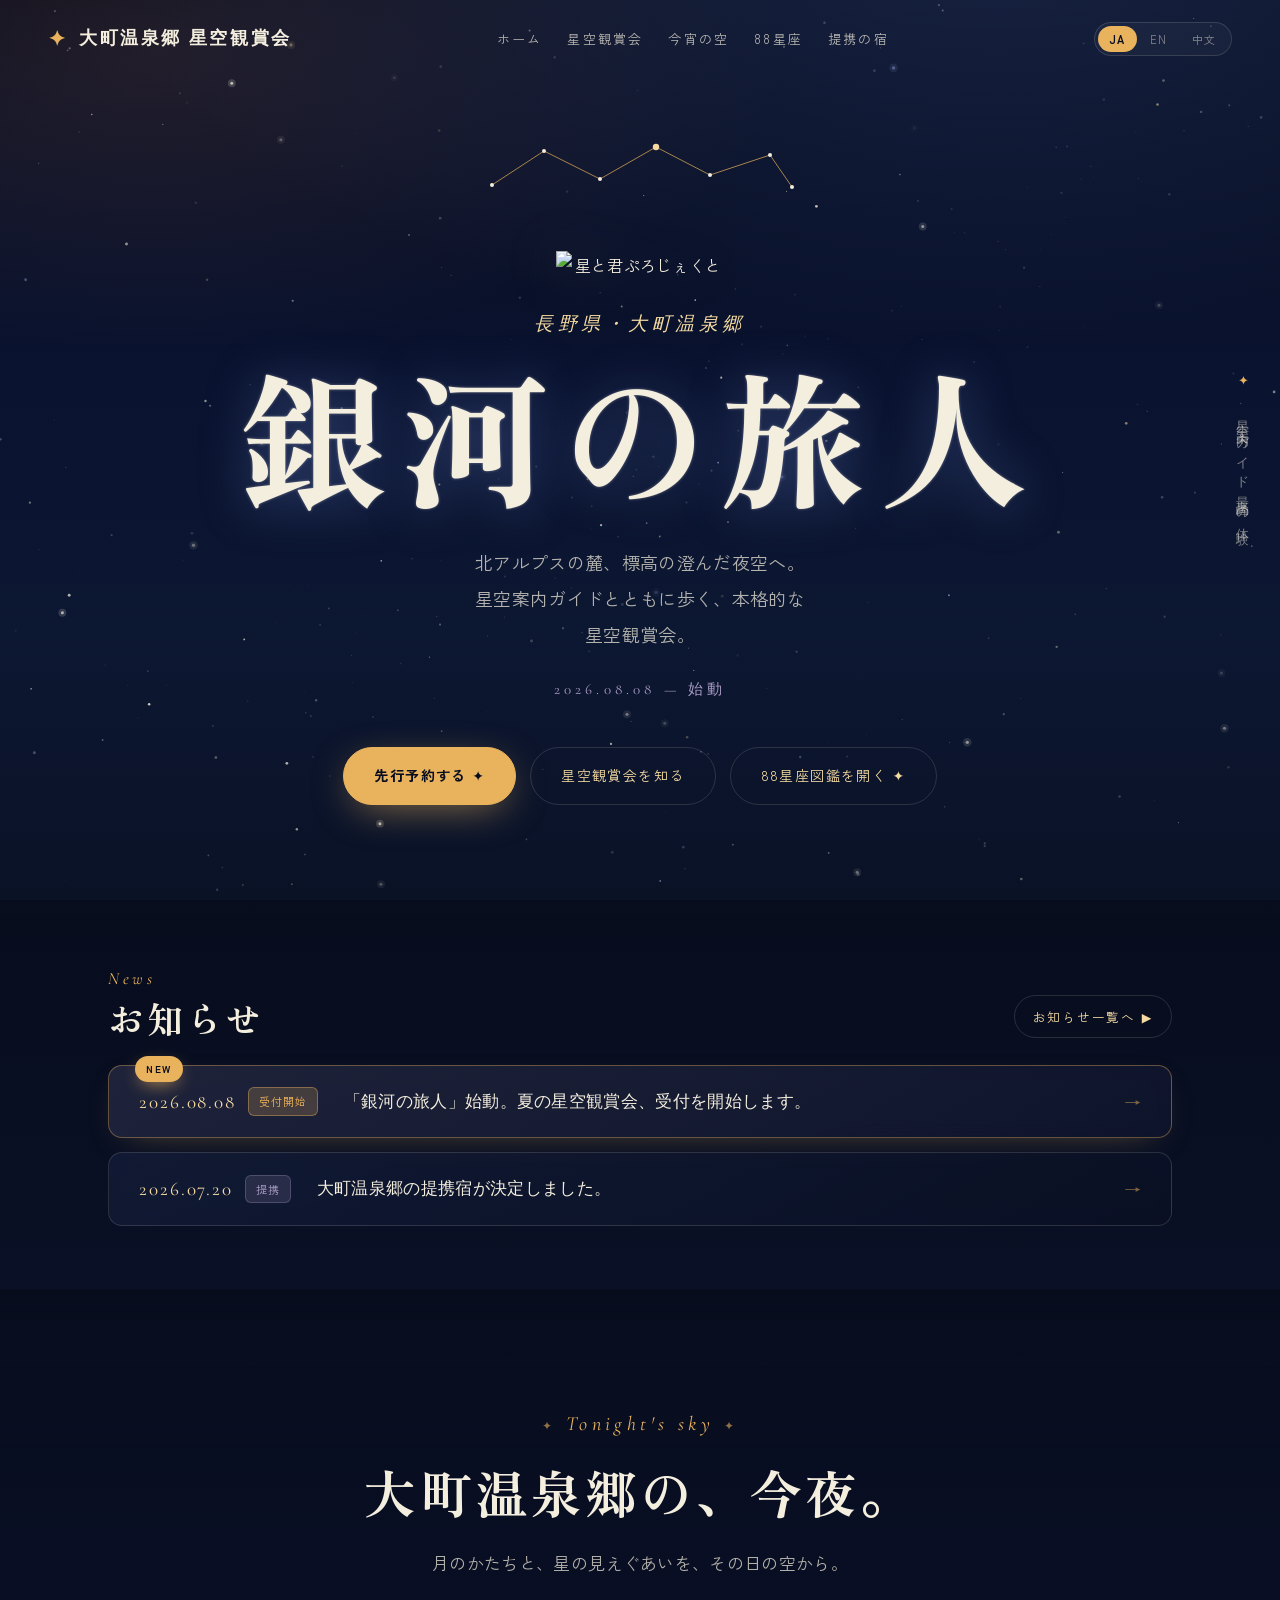
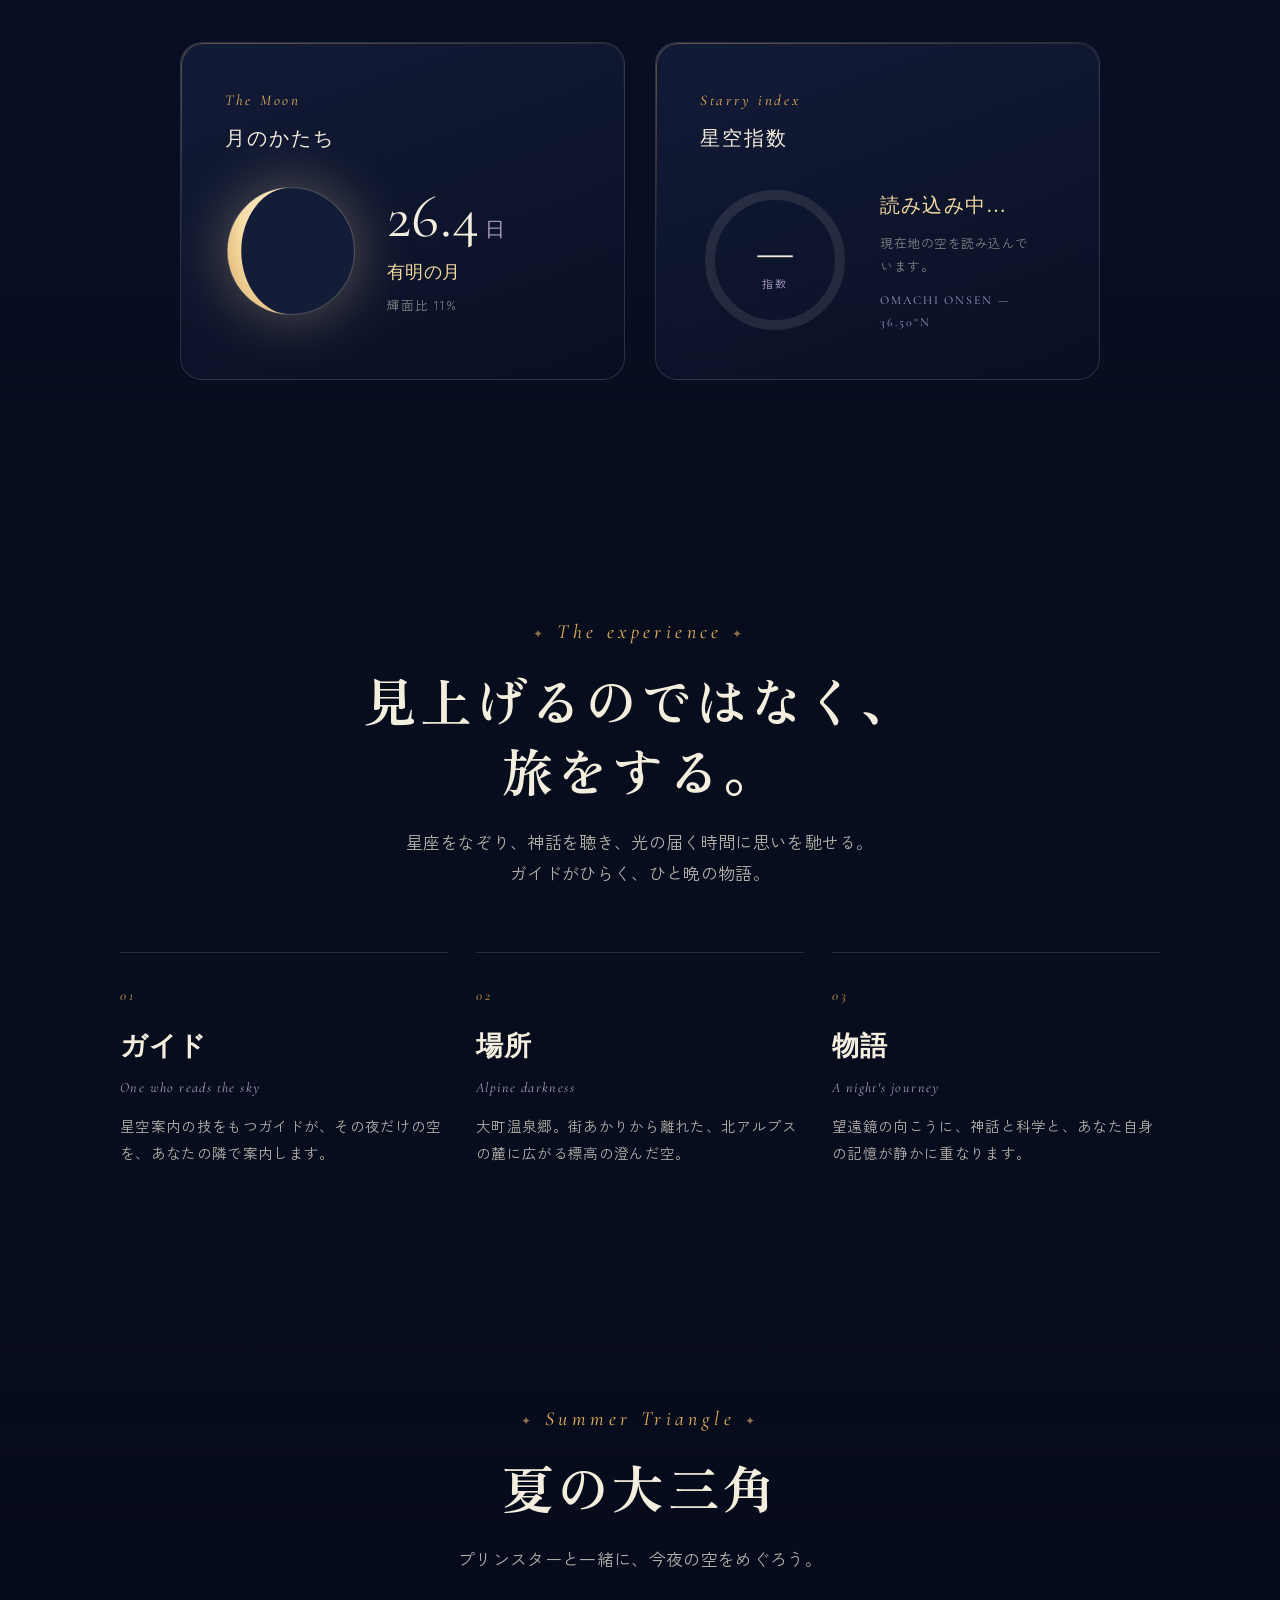
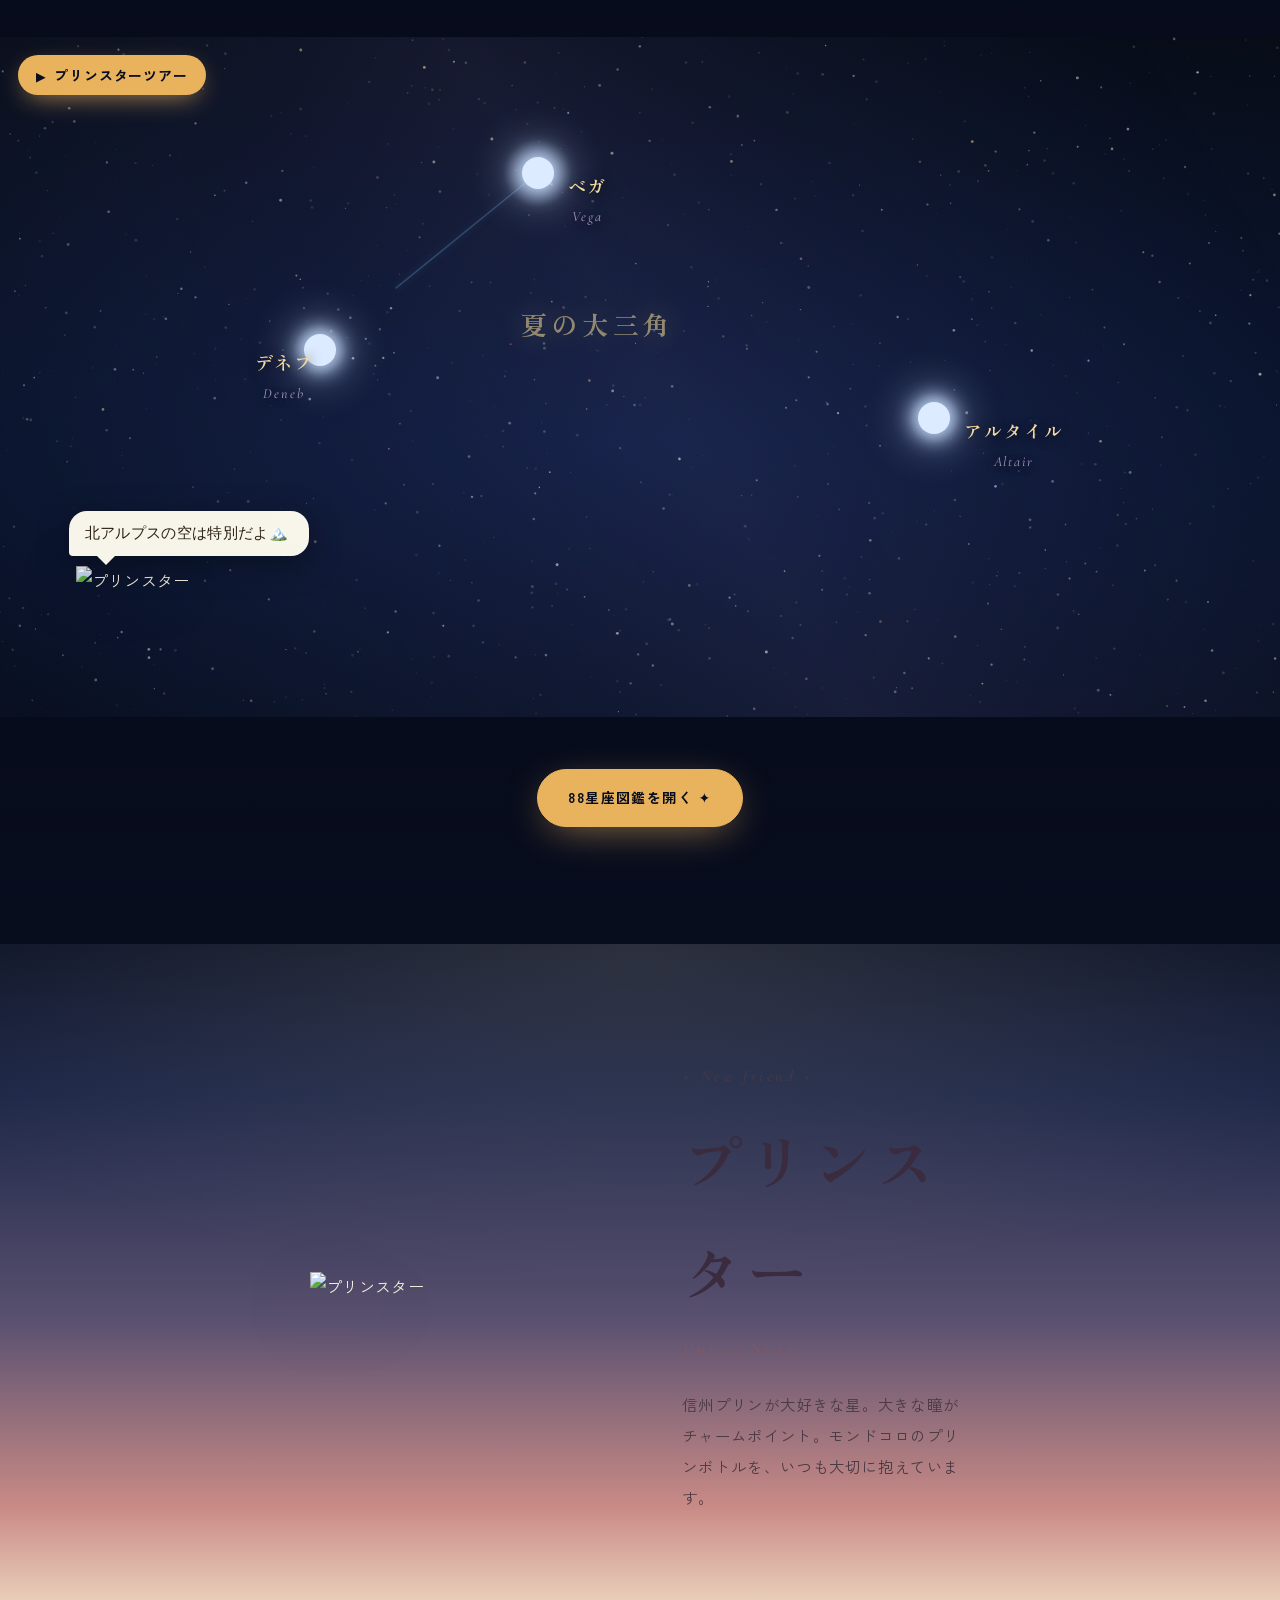
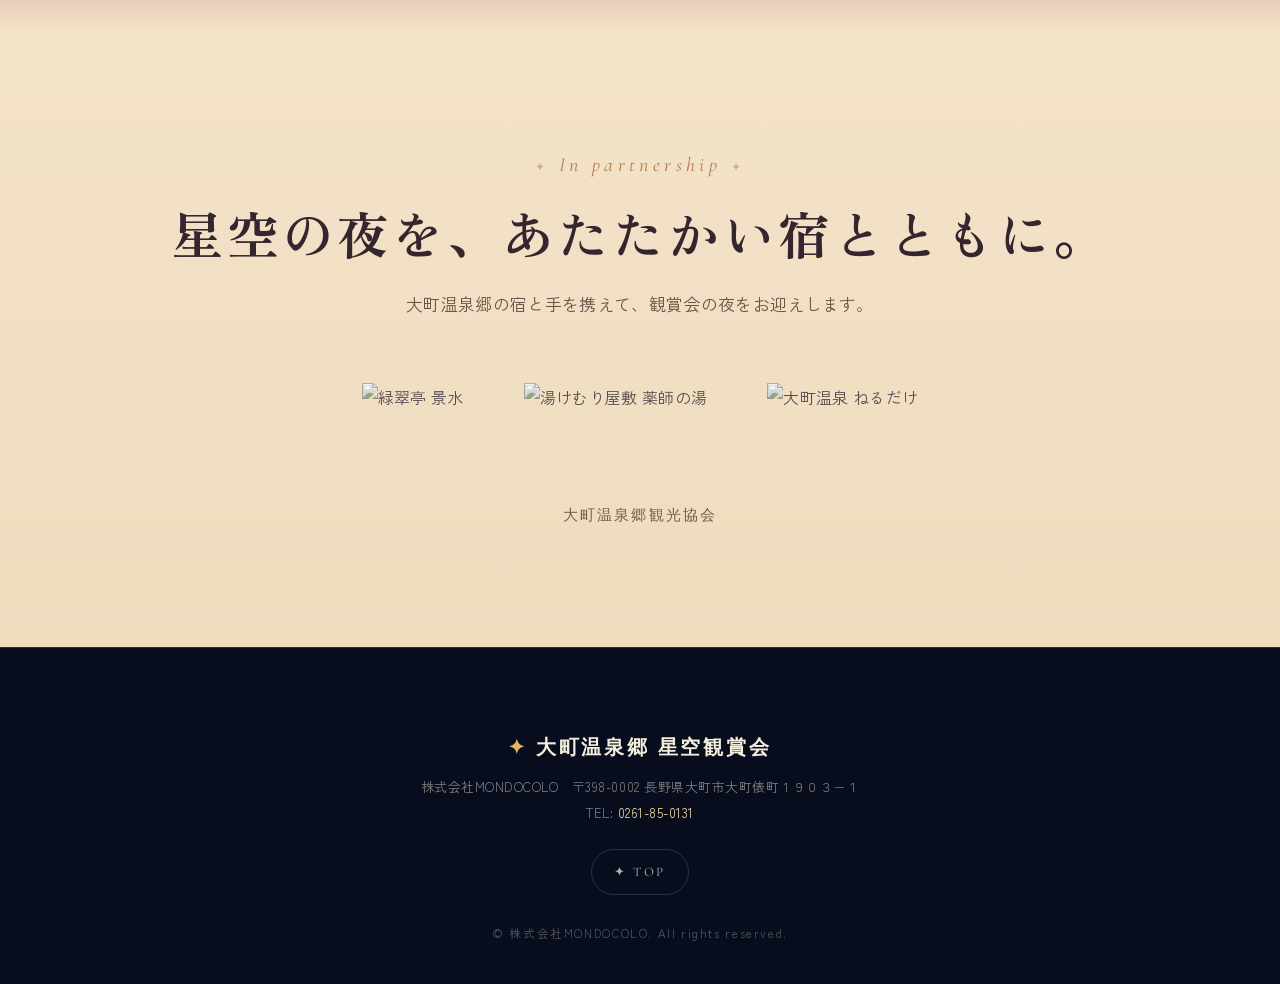
==== commit 10d21887: "Update fmt.Println message from 'Hello' to 'Goodbye'" ====
--- a/index.html
+++ b/index.html
@@ -1,1506 +1,1264 @@
 <!DOCTYPE html>
 <html lang="ja">
 <head>
-    <meta charset="UTF-8">
-    <meta name="viewport" content="width=device-width, initial-scale=1.0">
-    <title>大町温泉郷 星空観賞会 ～銀河の旅人～</title>
-    <meta name="description" content="長野県・大町温泉郷で2026年8月始動。星空案内ガイドによる本格的な星空観賞会「銀河の旅人」。全88星座図鑑、その日の星空指数もチェックできます。">
-
-<meta property="og:title" content="大町温泉郷 星空観賞会 ～銀河の旅人～">
-<meta property="og:description" content="長野県・大町温泉郷で2026年8月始動。星空案内ガイドによる本格的な星空観賞会。全88星座図鑑や星空指数も。">
-<meta property="og:image" content="https://hoshitokimi.jp/ogp.jpg">
-<meta property="og:url" content="https://hoshitokimi.jp/">
-<meta property="og:type" content="website">
-<meta property="og:site_name" content="星と君ぷろじぇくと">
-<meta property="og:locale" content="ja_JP">
-
-<meta name="twitter:card" content="summary_large_image">
-<meta name="twitter:title" content="大町温泉郷 星空観賞会 ～銀河の旅人～">
-<meta name="twitter:description" content="長野県・大町温泉郷で2026年8月8日始動。本格的な星空観賞会「銀河の旅人」。">
-<meta name="twitter:image" content="https://hoshitokimi.jp/ogp.jpg">
-
-<meta property="og:image" content="https://hoshitokimi.jp/ogp.jpg">
-  
-    <link rel="icon" href="fabi.png" type="image/png">
-    <link href="https://fonts.googleapis.com/css2?family=Kiwi+Maru:wght@500&family=Zen+Maru+Gothic:wght@500;700&display=swap" rel="stylesheet">
-    <style>
-        :root {
-            --bg-overlay: rgba(6, 10, 23, 0.75);
-            --text-main: #f0f8ff;
-            --accent-gold: #e6c27a;
-            --accent-glow: rgba(230, 194, 122, 0.4);
-            --card-bg: rgba(15, 23, 42, 0.6);
-            --accent-pink: #ff7495;
-            --kids-cyan: #7bf2ff;
-        }
-
-        * {
-            box-sizing: border-box;
-            margin: 0;
-            padding: 0;
-        }
-
-        html {
-            scroll-behavior: smooth;
-        }
-
-        body {
-            font-family: 'Helvetica Neue', 'Hiragino Kaku Gothic ProN', sans-serif;
-            color: var(--text-main);
-            line-height: 1.6;
-            background-color: #060a17;
-            overflow-x: hidden;
-        }
-
-        body.no-scroll {
-            overflow: hidden;
-        }
-
-        .video-bg {
-            position: fixed;
-            top: 0;
-            left: 0;
-            width: 100vw;
-            height: 100vh;
-            object-fit: cover;
-            z-index: -2;
-        }
-        
-        .overlay {
-            position: fixed;
-            top: 0;
-            left: 0;
-            width: 100vw;
-            height: 100vh;
-            background: radial-gradient(circle at center, transparent 20%, var(--bg-overlay) 80%);
-            z-index: -1;
-        }
-
-        header {
-            position: fixed;
-            top: 0;
-            left: 0;
-            width: 100%;
-            height: 106px;
-            background: transparent;
-            display: flex;
-            justify-content: space-between;
-            align-items: center;
-            padding: 0 50px;
-            z-index: 1000;
-            transition: all 0.4s ease;
-        }
-
-        header.scrolled {
-            height: 92px;
-            background: rgba(6, 10, 23, 0.9);
-            backdrop-filter: blur(15px);
-            border-bottom: 1px solid rgba(230, 194, 122, 0.2);
-            box-shadow: 0 4px 30px rgba(0, 0, 0, 0.5);
-        }
-
-        .logo {
-            font-size: 1.4rem;
-            font-weight: bold;
-            text-decoration: none;
-            color: #fff;
-            display: flex;
-            align-items: center;
-            gap: 12px;
-        }
-
-        .logo-icon {
-            color: var(--accent-gold);
-            font-size: 1.8rem;
-            animation: pulse 3s infinite ease-in-out;
-        }
-
-        .logo-text {
-            white-space: nowrap;
-        }
-
-        .logo-text span {
-            color: var(--accent-gold);
-            font-size: 0.85rem;
-            display: block;
-            letter-spacing: 2px;
-        }
-
-        .main-logo-text {
-            font-size: 1.4rem;
-            color: #fff;
-            font-weight: bold;
-            letter-spacing: 0;
-        }
-
-        .right-nav-box {
-            display: flex;
-            flex-direction: column;
-            align-items: flex-end;
-            gap: 6px;
-        }
-
-        .nav-container {
-            display: flex;
-            align-items: center;
-            gap: 40px;
-        }
-
-        nav ul {
-            list-style: none;
-            display: flex;
-            gap: 35px;
-        }
-
-        nav a {
-            color: rgba(255, 255, 255, 0.7);
-            text-decoration: none;
-            font-size: 0.95rem;
-            letter-spacing: 1px;
-            position: relative;
-            padding: 5px 0;
-            transition: color 0.3s;
-        }
-
-        nav a:hover, nav a.active {
-            color: var(--accent-gold);
-        }
-
-        nav a::after {
-            content: '';
-            position: absolute;
-            bottom: 0;
-            left: 0;
-            width: 0;
-            height: 2px;
-            background: var(--accent-gold);
-            transition: width 0.3s;
-        }
-        nav a:hover::after, nav a.active::after {
-            width: 100%;
-        }
-
-        .lang-switcher {
-            position: relative;
-            display: inline-block;
-        }
-
-        .lang-btn {
-            background: rgba(255, 255, 255, 0.07);
-            border: 1px solid rgba(230, 194, 122, 0.4);
-            color: var(--text-main);
-            padding: 5px 12px;
-            font-size: 0.8rem;
-            border-radius: 20px;
-            cursor: pointer;
-            display: flex;
-            align-items: center;
-            gap: 6px;
-            transition: all 0.3s ease;
-        }
-
-        .lang-btn:hover {
-            background: rgba(230, 194, 122, 0.15);
-            border-color: var(--accent-gold);
-        }
-
-        .lang-dropdown {
-            position: absolute;
-            top: 120%;
-            right: 0;
-            background: rgba(15, 23, 42, 0.95);
-            border: 1px solid rgba(230, 194, 122, 0.3);
-            border-radius: 8px;
-            list-style: none;
-            padding: 6px 0;
-            min-width: 110px;
-            box-shadow: 0 10px 25px rgba(0,0,0,0.5);
-            backdrop-filter: blur(10px);
-            opacity: 0;
-            transform: translateY(-10px);
-            pointer-events: none;
-            transition: all 0.3s ease;
-        }
-
-        .lang-switcher.open .lang-dropdown {
-            opacity: 1;
-            transform: translateY(0);
-            pointer-events: auto;
-        }
-
-        .lang-dropdown li {
-            padding: 8px 16px;
-            font-size: 0.85rem;
-            color: rgba(255, 255, 255, 0.8);
-            cursor: pointer;
-            transition: all 0.2s ease;
-        }
-
-        .lang-dropdown li:hover {
-            background: rgba(230, 194, 122, 0.2);
-            color: var(--accent-gold);
-        }
-
-        .project-tag {
-            display: flex;
-            align-items: center;
-            animation: bounce 4s infinite ease-in-out;
-        }
-
-        .project-logo-img {
-            height: 68px;
-            width: auto;
-            object-fit: contain;
-            filter: drop-shadow(0 2px 7px rgba(0, 0, 0, 0.5));
-            transition: height 0.4s ease;
-        }
-
-        header.scrolled .project-logo-img {
-            height: 56px;
-        }
-
-        .content {
-            position: relative;
-            z-index: 1;
-        }
-
-        .container {
-            max-width: 950px;
-            margin: 0 auto;
-            padding: 100px 20px;
-        }
-
-        .fade-in-up {
-            opacity: 0;
-            transform: translateY(40px);
-            transition: opacity 1s ease, transform 1s ease;
-        }
-
-        .fade-in-up.visible {
-            opacity: 1;
-            transform: translateY(0);
-        }
-
-        .hero {
-            height: 100vh;
-            display: flex;
-            flex-direction: column;
-            justify-content: center;
-            align-items: center;
-            text-align: center;
-            padding: 0 20px;
-        }
-
-        .hero p {
-            font-size: 1.2rem;
-            letter-spacing: 4px;
-            color: #bbb;
-            animation: fadeIn 2s ease-out;
-        }
-
-        .hero h1 {
-            font-size: 4rem;
-            margin: 20px 0 30px 0;
-            letter-spacing: 8px;
-            color: #fff;
-            text-shadow: 0 0 20px var(--accent-gold), 0 0 40px rgba(255,255,255,0.2);
-            animation: fadeIn 2.5s ease-out;
-        }
-
-        .launch-text {
-            font-size: 1.8rem;
-            font-weight: bold;
-            color: var(--accent-gold);
-            letter-spacing: 6px;
-            text-shadow: 0 0 10px var(--accent-glow);
-            animation: fadeIn 3s ease-out;
-            border: 1px solid var(--accent-gold);
-            padding: 10px 30px;
-            background: rgba(6, 10, 23, 0.4);
-            backdrop-filter: blur(5px);
-            border-radius: 4px;
-            cursor: pointer;
-            transition: all 0.3s ease;
-            position: relative;
-            z-index: 10;
-        }
-
-        .launch-text:hover {
-            background: rgba(230, 194, 122, 0.2);
-            box-shadow: 0 0 20px var(--accent-gold);
-            transform: scale(1.03);
-        }
-
-        .sec-title {
-            text-align: center;
-            font-size: 2.2rem;
-            margin-bottom: 50px;
-            color: var(--accent-gold);
-            letter-spacing: 4px;
-            position: relative;
-        }
-
-        .partner-grid {
-            display: grid;
-            grid-template-columns: repeat(4, 1fr);
-            gap: 20px;
-        }
-
-        .partner-card {
-            background: var(--card-bg);
-            border: 1px solid rgba(255,255,255,0.08);
-            border-radius: 12px;
-            padding: 25px 15px;
-            text-align: center;
-            font-weight: bold;
-            letter-spacing: 1px;
-            backdrop-filter: blur(12px);
-            display: flex;
-            align-items: center;
-            justify-content: center;
-            min-height: 90px;
-            box-shadow: 0 10px 30px rgba(0,0,0,0.2);
-            transition: transform 0.3s ease;
-        }
-
-        .partner-card:hover {
-            transform: translateY(-5px);
-            border-color: var(--accent-gold);
-        }
-
-        .partner-logo-card {
-            padding: 14px;
-            text-decoration: none;
-            color: inherit;
-        }
-        .partner-logo-card img {
-            width: 100%;
-            max-width: 175px;
-            height: auto;
-            display: block;
-            background: #fff;
-            padding: 9px 13px;
-            border-radius: 10px;
-            box-shadow: 0 4px 12px rgba(0, 0, 0, 0.35);
-            transition: box-shadow 0.3s ease, transform 0.3s ease;
-        }
-        .partner-logo-card:hover img {
-            box-shadow: 0 4px 18px rgba(230, 194, 122, 0.55);
-        }
-
-        .to-top {
-            position: fixed;
-            bottom: 25px;
-            right: 25px;
-            width: 54px;
-            height: 54px;
-            background: rgba(15, 23, 42, 0.85);
-            border: 1px solid var(--accent-gold);
-            border-radius: 50%;
-            color: var(--accent-gold);
-            display: flex;
-            flex-direction: column;
-            align-items: center;
-            justify-content: center;
-            text-decoration: none;
-            z-index: 999;
-            box-shadow: 0 0 15px var(--accent-glow);
-            transition: all 0.3s ease;
-            opacity: 0;
-            pointer-events: none;
-        }
-
-        .to-top .star-icon {
-            font-size: 1.2rem;
-            line-height: 1;
-            margin-bottom: -2px;
-        }
-
-        .to-top .to-top-text {
-            font-size: 0.65rem;
-            font-weight: bold;
-            letter-spacing: 0.5px;
-        }
-
-        .to-top.visible {
-            opacity: 1;
-            pointer-events: auto;
-        }
-
-        .to-top:hover {
-            background: var(--accent-gold);
-            color: #060a17;
-            box-shadow: 0 0 20px var(--accent-gold);
-            transform: translateY(-4px);
-        }
-
-        footer {
-            text-align: center;
-            padding: 60px 20px;
-            background: rgba(6, 10, 23, 0.95);
-            border-top: 1px solid rgba(255, 255, 255, 0.05);
-            margin-top: 100px;
-        }
-
-        .footer-info {
-            font-size: 0.9rem;
-            color: #cbd5e1;
-            margin-bottom: 20px;
-            letter-spacing: 1px;
-        }
-
-        .footer-info span {
-            display: inline-block;
-            margin: 0 12px;
-        }
-
-        .footer-credit {
-            font-size: 0.85rem;
-            color: #718096;
-            letter-spacing: 1px;
-            white-space: normal;
-            line-height: 1.8;
-            max-width: 600px;
-            margin: 0 auto;
-        }
-
-        .cinema-page {
-            position: fixed;
-            top: 0;
-            left: 0;
-            width: 100vw;
-            height: 100vh;
-            background-color: #000;
-            z-index: 2000;
-            opacity: 0;
-            pointer-events: none;
-            transition: opacity 0.8s ease;
-            overflow: hidden;
-        }
-
-        .cinema-page.active {
-            opacity: 1;
-            pointer-events: auto;
-        }
-
-        .cinema-video {
-            position: absolute;
-            top: 0;
-            left: 0;
-            width: 100%;
-            height: 100%;
-            object-fit: cover;
-            z-index: 2001;
-        }
-
-        .cinema-overlay {
-            position: absolute;
-            top: 0;
-            left: 0;
-            width: 100%;
-            height: 100%;
-            background: linear-gradient(to bottom, rgba(0,0,0,0.7) 0%, rgba(0,0,0,0.4) 50%, rgba(0,0,0,0.7) 100%);
-            z-index: 2002;
-        }
-
-        .cinema-container {
-            position: absolute;
-            width: 100%;
-            height: 100%;
-            top: 0;
-            left: 0;
-            z-index: 2003;
-            display: flex;
-            justify-content: center;
-            align-items: center;
-        }
-
-        .cinema-text-box {
-            position: absolute;
-            width: 90%;
-            max-width: 720px;
-            text-align: center;
-            top: 100%;
-            transform: translateY(0);
-        }
-
-        .cinema-page.active .cinema-text-box {
-            animation: movieScroll 30s linear forwards;
-        }
-
-        .cinema-text-box p {
-            font-family: 'Zen Maru Gothic', sans-serif;
-            font-size: 1.9rem;
-            line-height: 2.4;
-            color: #fff;
-            letter-spacing: 4px;
-            text-shadow: 0 0 10px rgba(255,255,255,0.4), 0 0 20px rgba(230,194,122,0.2);
-            font-weight: 500;
-            word-break: keep-all;
-            overflow-wrap: anywhere;
-        }
-
-        .love-highlight {
-            color: var(--accent-pink);
-            font-weight: 700;
-            text-shadow: 0 0 12px rgba(255, 116, 149, 0.6);
-        }
-
-        .btn-home-back {
-            position: absolute;
-            bottom: 5%;
-            left: 50%;
-            transform: translateX(-50%);
-            z-index: 2010;
-            background: rgba(15, 23, 42, 0.85);
-            border: 1px solid rgba(230, 194, 122, 0.8);
-            padding: 14px 32px;
-            color: var(--accent-gold);
-            border-radius: 30px;
-            cursor: pointer;
-            font-size: 1rem;
-            letter-spacing: 2px;
-            display: flex;
-            align-items: center;
-            gap: 8px;
-            backdrop-filter: blur(10px);
-            box-shadow: 0 4px 25px rgba(0,0,0,0.6);
-            opacity: 0;
-            transition: all 0.4s ease;
-        }
-
-        .cinema-page.active .btn-home-back {
-            animation: fadeInButton 3s ease forwards;
-            animation-delay: 1.5s;
-        }
-
-        .btn-home-back:hover {
-            background: var(--accent-gold);
-            color: #000;
-            box-shadow: 0 0 15px var(--accent-gold);
-        }
-
-        @keyframes movieScroll {
-            0% { top: 100%; transform: translateY(0); }
-            100% { top: -85%; transform: translateY(0); }
-        }
-
-        @keyframes fadeInButton {
-            from { opacity: 0; }
-            to { opacity: 1; }
-        }
-
-        @keyframes fadeIn { from { opacity: 0; } to { opacity: 1; } }
-        @keyframes pulse { 0%, 100% { opacity: 0.6; } 50% { opacity: 1; text-shadow: 0 0 15px var(--accent-gold); } }
-        
-        @keyframes bounce {
-            0%, 100% { transform: translateY(0); }
-            50% { transform: translateY(-4px); }
-        }
-        @keyframes spin {
-            from { transform: rotate(0deg); }
-            to { transform: rotate(360deg); }
-        }
-
-        @media (max-width: 768px) {
-            header { padding: 0 20px; height: 92px; }
-            header.scrolled { height: 82px; }
-            .logo { font-size: 1.1rem; gap: 8px; }
-            .logo-icon { font-size: 1.4rem; }
-            .logo-text span { font-size: 0.75rem; letter-spacing: 1px; }
-            
-            .main-logo-text { font-size: 1.1rem; }
-
-            .nav-container { gap: 15px; }
-            nav ul { gap: 15px; }
-            nav a { font-size: 0.85rem; }
-            .lang-btn { padding: 4px 10px; font-size: 0.75rem; }
-            .lang-dropdown { top: 165%; min-width: 140px; padding: 8px 0; }
-            .lang-dropdown li { padding: 14px 20px; font-size: 1rem; min-height: 48px; display: flex; align-items: center; }
-            .project-logo-img { height: 56px; }
-            header.scrolled .project-logo-img { height: 46px; }
-            
-            .container { padding: 60px 15px; }
-            .hero h1 { font-size: 2.5rem; letter-spacing: 4px; word-break: keep-all; overflow-wrap: anywhere; margin: 15px 0 25px 0; }
-            .hero p { font-size: 1rem; letter-spacing: 2px; padding: 0 10px; }
-            .launch-text { font-size: 1.3rem; letter-spacing: 4px; padding: 8px 20px; }
-            .sec-title { font-size: 1.8rem; margin-bottom: 30px; }
-            
-            .partner-grid { grid-template-columns: repeat(2, 1fr); gap: 12px; }
-            .partner-card { padding: 15px 10px; min-height: 75px; font-size: 0.9rem; }
-            
-            .to-top { bottom: 20px; right: 20px; width: 46px; height: 46px; }
-            .to-top .star-icon { font-size: 1rem; }
-            .to-top .to-top-text { font-size: 0.55rem; }
-
-            .footer-info span { display: block; margin: 6px 0; }
-            .footer-credit { font-size: 0.75rem; letter-spacing: 0.5px; padding: 0 10px; }
-
-            .cinema-text-box p {
-                font-size: 1.35rem;
-                line-height: 2.5;
-                letter-spacing: 3px;
-                padding: 0 10px;
-            }
-            @keyframes movieScroll {
-                0% { top: 100%; }
-                100% { top: -110%; }
-            }
-            .btn-home-back { 
-                padding: 12px 26px; 
-                font-size: 0.9rem; 
-                bottom: 8%; 
-                width: auto;
-                max-width: 80%;
-                justify-content: center;
-            }
-
-            .news-preview-container { padding: 20px 15px; }
-            #news-preview-list li { flex-direction: column; align-items: flex-start; gap: 8px; }
-            .preview-title { white-space: normal; line-height: 1.4; }
-        }
-
-        @media (max-width: 480px) {
-            .main-logo-text { font-size: 0.95rem; }
-
-            .partner-grid { grid-template-columns: 1fr; }
-            nav ul { gap: 10px; }
-            nav a { font-size: 0.8rem; }
-            .footer-info { font-size: 0.75rem; }
-            .footer-credit { font-size: 0.65rem; }
-            header { padding: 0 10px; }
-            .nav-container { gap: 8px; }
-            .project-logo-img { height: 52px; }
-        }
-
-        #news-preview {
-            margin-bottom: 80px;
-        }
-        
-        .news-preview-container {
-            max-width: 650px;
-            margin: 0 auto;
-            background: var(--card-bg);
-            border: 1px solid rgba(230, 194, 122, 0.4);
-            border-radius: 12px;
-            padding: 30px;
-            backdrop-filter: blur(15px);
-            box-shadow: 0 10px 30px rgba(0,0,0,0.4);
-        }
-
-        #news-preview-list {
-            list-style: none;
-            margin-bottom: 20px;
-        }
-
-        #news-preview-list li {
-            border-bottom: 1px dashed rgba(255,255,255,0.15);
-            padding: 15px 0;
-            display: flex;
-            align-items: center;
-            gap: 15px;
-        }
-
-        #news-preview-list li:last-child {
-            border-bottom: none;
-        }
-
-        .preview-meta {
-            display: flex;
-            align-items: center;
-            gap: 10px;
-            min-width: 170px;
-        }
-
-        .preview-date {
-            color: rgba(255,255,255,0.7);
-            font-size: 0.85rem;
-            font-family: 'Zen Maru Gothic', sans-serif;
-        }
-
-        .preview-cat {
-            background: rgba(230, 194, 122, 0.15);
-            color: var(--accent-gold);
-            padding: 3px 8px;
-            border-radius: 4px;
-            font-size: 0.75rem;
-            white-space: nowrap;
-        }
-
-        .preview-title {
-            font-size: 0.95rem;
-            color: #fff;
-            text-decoration: none;
-            display: block;
-            overflow: hidden;
-            text-overflow: ellipsis;
-            white-space: nowrap;
-            transition: color 0.3s;
-            font-family: 'Kiwi Maru', serif;
-        }
-
-        .preview-title:hover {
-            color: var(--accent-gold);
-        }
-
-        .news-more {
-            text-align: right;
-            margin-top: 10px;
-        }
-
-        #btn-news-more {
-            color: var(--accent-gold);
-            text-decoration: none;
-            font-size: 0.9rem;
-            letter-spacing: 1px;
-            transition: opacity 0.3s;
-        }
-
-        #btn-news-more:hover {
-            opacity: 0.7;
-        }
-
-        #moon-phase {
-            margin-bottom: 80px;
-        }
-        
-        .moon-card {
-            background: var(--card-bg);
-            border: 1px solid rgba(230, 194, 122, 0.4);
-            border-radius: 12px;
-            padding: 40px 20px;
-            text-align: center;
-            backdrop-filter: blur(15px);
-            max-width: 380px;
-            margin: 0 auto;
-            box-shadow: 0 10px 30px rgba(0,0,0,0.4);
-            transition: transform 0.4s ease, box-shadow 0.4s ease;
-        }
-
-        .moon-card:hover {
-            transform: translateY(-5px);
-            box-shadow: 0 15px 40px var(--accent-glow);
-        }
-
-        .moon-visual {
-            font-size: 6.5rem;
-            line-height: 1;
-            margin-bottom: 20px;
-            filter: drop-shadow(0 0 25px rgba(255, 255, 255, 0.5));
-            animation: pulse 4s infinite ease-in-out;
-        }
-
-        .moon-date {
-            color: rgba(255, 255, 255, 0.7);
-            font-size: 1rem;
-            letter-spacing: 3px;
-            margin-bottom: 12px;
-            font-family: 'Zen Maru Gothic', sans-serif;
-        }
-
-        .moon-age-text {
-            font-size: 1.5rem;
-            color: var(--accent-gold);
-            font-weight: bold;
-            letter-spacing: 2px;
-            margin-bottom: 8px;
-        }
-
-        .moon-name {
-            font-size: 1.2rem;
-            color: var(--text-main);
-            letter-spacing: 4px;
-            font-family: 'Kiwi Maru', serif;
-        }
-
-        #starry-index {
-            margin-bottom: 80px;
-        }
-        
-        .starry-card {
-            background: var(--card-bg);
-            border: 1px solid rgba(230, 194, 122, 0.4);
-            border-radius: 12px;
-            padding: 40px 20px;
-            text-align: center;
-            backdrop-filter: blur(15px);
-            max-width: 380px;
-            margin: 0 auto;
-            box-shadow: 0 10px 30px rgba(0,0,0,0.4);
-            transition: transform 0.4s ease, box-shadow 0.4s ease;
-        }
-
-        .starry-card:hover {
-            transform: translateY(-5px);
-            box-shadow: 0 15px 40px var(--accent-glow);
-        }
-
-        .starry-visual {
-            font-size: 6.5rem;
-            line-height: 1;
-            margin-bottom: 20px;
-            filter: drop-shadow(0 0 25px rgba(255, 255, 255, 0.5));
-            animation: pulse 4s infinite ease-in-out;
-        }
-
-        .starry-date {
-            color: rgba(255, 255, 255, 0.7);
-            font-size: 1rem;
-            letter-spacing: 3px;
-            margin-bottom: 12px;
-            font-family: 'Zen Maru Gothic', sans-serif;
-        }
-
-        .starry-score-text {
-            font-size: 1.5rem;
-            color: var(--accent-gold);
-            font-weight: bold;
-            letter-spacing: 2px;
-            margin-bottom: 8px;
-        }
-
-        .starry-condition {
-            font-size: 1.2rem;
-            color: var(--text-main);
-            letter-spacing: 4px;
-            font-family: 'Kiwi Maru', serif;
-        }
-        
-        .grid-10 {
-            display: grid;
-            grid-template-columns: repeat(2, 1fr);
-            gap: 10px;
-        }
-        .grid-10 .partner-card {
-            font-size: 0.8rem;
-            padding: 10px;
-            text-align: left;
-            justify-content: flex-start;
-            flex-direction: column;
-            align-items: flex-start;
-        }
-        .grid-10 .char-id {
-            color: #718096;
-            font-size: 0.7rem;
-            margin-bottom: 4px;
-        }
-        .grid-10 .char-name {
-            color: #fff;
-            font-weight: bold;
-            font-size: 1rem;
-            margin-bottom: 6px;
-        }
-        .grid-10 .char-desc {
-            color: #cbd5e1;
-            font-size: 0.75rem;
-            line-height: 1.4;
-        }
-        
-        .new-friend-entry {
-            display: flex;
-            align-items: center;
-            gap: 15px;
-            background: var(--card-bg);
-            border: 1px solid var(--accent-gold);
-            border-radius: 12px;
-            padding: 20px;
-            margin-top: 20px;
-            box-shadow: 0 0 20px var(--accent-glow);
-        }
-        .new-friend-entry img {
-            width: 80px;
-            height: 80px;
-            border-radius: 50%;
-            border: 2px solid var(--accent-gold);
-            box-shadow: 0 0 10px var(--accent-glow);
-        }
-        .new-friend-info {
-            display: flex;
-            flex-direction: column;
-            gap: 5px;
-        }
-        .new-friend-label {
-            color: var(--kids-cyan);
-            font-size: 0.8rem;
-            font-weight: bold;
-            letter-spacing: 2px;
-        }
-        .new-friend-name {
-            color: #fff;
-            font-size: 1.4rem;
-            font-weight: bold;
-            font-family: 'Kiwi Maru', serif;
-        }
-        .new-friend-desc {
-            color: #cbd5e1;
-            font-size: 0.9rem;
-            line-height: 1.5;
-        }
-
-        @media (max-width: 480px) {
-            .grid-10 { grid-template-columns: 1fr; }
-            .new-friend-entry { flex-direction: column; text-align: center; }
-            .new-friend-info { align-items: center; }
-        }
-    </style>
+<meta charset="UTF-8" />
+<meta name="viewport" content="width=device-width, initial-scale=1.0" />
+<title>大町温泉郷 星空観賞会 ～銀河の旅人～</title>
+<meta name="description" content="長野県・大町温泉郷で2026年8月始動。星空案内ガイドとともに歩く本格的な星空観賞会「銀河の旅人」。正確な月齢とその日の星空指数、全88星座図鑑もチェックできます。" />
+<meta property="og:type" content="website" />
+<meta property="og:site_name" content="星と君ぷろじぇくと" />
+<meta property="og:title" content="大町温泉郷 星空観賞会 ～銀河の旅人～" />
+<meta property="og:description" content="長野県・大町温泉郷で2026年8月始動。星空案内ガイドとともに歩く本格的な星空観賞会。" />
+<meta property="og:image" content="https://hoshitokimi.jp/ogp.jpg" />
+<meta property="og:url" content="https://hoshitokimi.jp/" />
+<meta property="og:locale" content="ja_JP" />
+<meta name="twitter:card" content="summary_large_image" />
+
+<link rel="preconnect" href="https://fonts.googleapis.com" />
+<link rel="preconnect" href="https://fonts.gstatic.com" crossorigin />
+<link href="https://fonts.googleapis.com/css2?family=Zen+Old+Mincho:wght@400;500;600;700;900&family=Zen+Kaku+Gothic+New:wght@400;500;700&family=Cormorant+Garamond:ital,wght@0,300;0,400;0,500;0,600;1,400&display=swap" rel="stylesheet" />
+
+<style>
+  :root{
+    --night-deep:#080d1e;
+    --night:#101a37;
+    --twilight:#20335a;
+    --dusk:#c98a86;
+    --amber:#e9b25c;
+    --amber-soft:#f4d9a0;
+    --starlight:#f4eede;
+    --haze:#a99bc4;
+    --cream:#f6efe0;
+    --dawn:#f3e3c9;
+
+    --ink-soft:rgba(244,238,222,.72);
+    --ink-faint:rgba(244,238,222,.5);
+    --line:rgba(244,238,222,.14);
+
+    --serif:"Zen Old Mincho", serif;
+    --latin:"Cormorant Garamond", serif;
+    --sans:"Zen Kaku Gothic New", system-ui, sans-serif;
+
+    --maxw:1160px;
+    --ease:cubic-bezier(.22,.61,.36,1);
+  }
+
+  *{box-sizing:border-box;margin:0;padding:0}
+  html{scroll-behavior:smooth;-webkit-text-size-adjust:100%}
+  body{
+    font-family:var(--sans);
+    background:var(--night-deep);
+    color:var(--starlight);
+    line-height:1.85;
+    overflow-x:hidden;
+    letter-spacing:.02em;
+  }
+  a{color:inherit;text-decoration:none}
+  img{max-width:100%;display:block}
+  ::selection{background:var(--amber);color:var(--night-deep)}
+
+  #sky{
+    position:fixed;inset:0;width:100%;height:100%;
+    z-index:0;pointer-events:none;
+    background:
+      radial-gradient(120% 80% at 78% -10%, rgba(40,60,110,.55), transparent 60%),
+      radial-gradient(90% 60% at 12% 6%, rgba(201,138,134,.14), transparent 55%),
+      linear-gradient(180deg, #060a18 0%, #0a1330 42%, #0c1732 70%, #0a1226 100%);
+  }
+
+  .wrap{max-width:var(--maxw);margin:0 auto;padding:0 clamp(20px,5vw,48px)}
+
+  header.nav{
+    position:fixed;top:0;left:0;right:0;z-index:50;
+    display:flex;align-items:center;justify-content:space-between;
+    padding:clamp(14px,2.4vw,22px) clamp(20px,5vw,48px);
+    transition:background .5s var(--ease), backdrop-filter .5s var(--ease), border-color .5s;
+    border-bottom:1px solid transparent;
+  }
+  header.nav.scrolled{
+    background:rgba(8,13,30,.62);
+    backdrop-filter:blur(14px) saturate(1.2);
+    border-bottom:1px solid var(--line);
+  }
+  .brand{display:flex;align-items:center;gap:.6em;font-family:var(--serif);font-weight:600;font-size:clamp(15px,1.5vw,18px);letter-spacing:.14em}
+  .brand .mark{color:var(--amber);font-size:1.15em;line-height:1}
+  nav.menu{display:flex;align-items:center;gap:clamp(14px,2vw,30px)}
+  nav.menu a{font-size:13px;letter-spacing:.16em;color:var(--ink-soft);position:relative;padding:4px 0;transition:color .3s}
+  nav.menu a::after{content:"";position:absolute;left:0;bottom:-2px;width:0;height:1px;background:var(--amber);transition:width .35s var(--ease)}
+  nav.menu a:hover,nav.menu a:focus-visible{color:var(--starlight)}
+  nav.menu a:hover::after,nav.menu a:focus-visible::after{width:100%}
+  .lang{display:flex;gap:2px;border:1px solid var(--line);border-radius:999px;padding:3px;background:rgba(255,255,255,.03)}
+  .lang button{font-family:var(--sans);font-size:11px;letter-spacing:.14em;color:var(--ink-faint);background:none;border:none;cursor:pointer;padding:5px 11px;border-radius:999px;transition:.3s}
+  .lang button[aria-pressed="true"]{background:var(--amber);color:var(--night-deep);font-weight:700}
+  .nav-menu-btn{display:none}
+
+  .hero{position:relative;z-index:1;min-height:100svh;display:flex;flex-direction:column;justify-content:center;align-items:center;text-align:center;padding:120px 24px 90px}
+  .hero .constellation-mark{width:min(340px,72vw);height:auto;margin-bottom:clamp(20px,4vh,44px);opacity:0}
+  .hero .logo-img{width:clamp(120px,15vw,168px);margin:0 auto clamp(18px,3vh,26px);opacity:0;filter:drop-shadow(0 4px 26px rgba(233,178,92,.28))}
+  .eyebrow{font-family:var(--latin);font-style:italic;font-size:clamp(15px,1.7vw,19px);letter-spacing:.24em;color:var(--amber-soft);text-transform:none;margin-bottom:.9em}
+  .hero h1{
+    font-family:var(--serif);font-weight:900;
+    font-size:clamp(58px,12vw,148px);
+    line-height:1.02;letter-spacing:.08em;
+    color:var(--starlight);
+    text-shadow:0 2px 50px rgba(120,150,230,.35), 0 0 3px rgba(244,238,222,.4);
+  }
+  .hero h1 .en{display:none;font-family:var(--latin);font-weight:500;letter-spacing:.06em}
+  .hero .lede{max-width:38ch;margin:clamp(22px,4vh,34px) auto 0;color:var(--ink-soft);font-size:clamp(15px,1.7vw,18px);line-height:2}
+  .launch{margin-top:1.6em;font-family:var(--latin);letter-spacing:.28em;font-size:clamp(13px,1.4vw,15px);color:var(--haze);text-transform:uppercase}
+  .cta-row{display:flex;flex-wrap:wrap;gap:14px;justify-content:center;margin-top:clamp(30px,5vh,44px)}
+  .btn{font-family:var(--sans);font-size:14px;letter-spacing:.1em;padding:15px 30px;border-radius:999px;cursor:pointer;transition:.4s var(--ease);border:1px solid var(--amber);display:inline-flex;align-items:center;gap:.6em}
+  .btn.primary{background:var(--amber);color:var(--night-deep);font-weight:700;box-shadow:0 10px 40px -12px rgba(233,178,92,.7)}
+  .btn.primary:hover{transform:translateY(-3px);box-shadow:0 18px 48px -12px rgba(233,178,92,.85)}
+  .btn.ghost{background:transparent;color:var(--amber-soft);border-color:var(--line)}
+  .btn.ghost:hover{border-color:var(--amber);color:var(--starlight);transform:translateY(-3px)}
+
+
+  .vtag{position:fixed;right:clamp(10px,2vw,26px);top:50%;transform:translateY(-50%);writing-mode:vertical-rl;font-family:var(--serif);letter-spacing:.34em;font-size:13px;color:var(--ink-faint);z-index:20;pointer-events:none}
+  .vtag .glyph{color:var(--amber)}
+
+  section{position:relative;z-index:1;padding:clamp(90px,13vh,150px) 0}
+  .sec-head{text-align:center;margin-bottom:clamp(46px,7vh,74px)}
+  .sec-eyebrow{font-family:var(--latin);font-style:italic;font-size:clamp(15px,1.7vw,20px);letter-spacing:.22em;color:var(--amber);margin-bottom:.7em}
+  .sec-eyebrow::before,.sec-eyebrow::after{content:"✦";font-style:normal;font-size:.6em;vertical-align:middle;margin:0 .8em;opacity:.6}
+  .sec-title{font-family:var(--serif);font-weight:700;font-size:clamp(28px,4.4vw,52px);line-height:1.35;letter-spacing:.06em}
+  .sec-lede{max-width:52ch;margin:1.2em auto 0;color:var(--ink-soft);font-size:clamp(15px,1.6vw,17px)}
+
+  .news{position:relative;z-index:1;padding:clamp(48px,7vh,74px) 0;background:linear-gradient(180deg,rgba(8,13,30,.5),rgba(12,20,44,.55))}
+  .news-head{display:flex;align-items:flex-end;justify-content:space-between;gap:20px;flex-wrap:wrap;margin-bottom:clamp(20px,3vh,30px)}
+  .news-eyebrow{display:block;font-family:var(--latin);font-style:italic;font-size:clamp(13px,1.5vw,17px);letter-spacing:.22em;color:var(--amber)}
+  .news-title{font-family:var(--serif);font-weight:700;font-size:clamp(24px,3.4vw,36px);letter-spacing:.08em;line-height:1.1;margin-top:.1em}
+  .news-all{font-family:var(--sans);font-size:12.5px;letter-spacing:.14em;color:var(--amber-soft);white-space:nowrap;border:1px solid var(--line);border-radius:999px;padding:9px 18px;transition:.35s var(--ease)}
+  .news-all:hover{border-color:var(--amber);color:var(--starlight);transform:translateY(-2px)}
+
+  .news-list{display:flex;flex-direction:column;gap:clamp(10px,1.4vw,14px)}
+  .news-card{
+    position:relative;display:flex;align-items:center;gap:clamp(14px,2.6vw,26px);
+    padding:clamp(14px,2vw,20px) clamp(18px,3vw,30px);
+    border:1px solid var(--line);border-radius:14px;
+    background:linear-gradient(150deg,rgba(24,34,66,.55),rgba(10,16,36,.62));
+    backdrop-filter:blur(8px);
+    transition:transform .4s var(--ease),border-color .4s,background .4s;
+    flex-wrap:wrap;
+  }
+  .news-card:hover{transform:translateX(6px);border-color:rgba(233,178,92,.4);background:linear-gradient(150deg,rgba(30,42,78,.7),rgba(14,20,42,.72))}
+  .news-card.featured{
+    border-color:rgba(233,178,92,.38);
+    background:linear-gradient(150deg,rgba(40,44,70,.7),rgba(16,22,46,.72));
+    box-shadow:0 10px 34px -20px rgba(233,178,92,.5);
+  }
+  .nc-badge{
+    position:absolute;top:-10px;left:clamp(16px,2.5vw,26px);
+    font-family:var(--sans);font-size:10px;font-weight:700;letter-spacing:.16em;
+    color:var(--night-deep);background:var(--amber);
+    padding:4px 11px;border-radius:999px;
+    box-shadow:0 6px 18px -6px rgba(233,178,92,.9);
+    animation:newPulse 2.4s ease-in-out infinite;
+  }
+  @keyframes newPulse{0%,100%{transform:scale(1);box-shadow:0 6px 18px -6px rgba(233,178,92,.9)}50%{transform:scale(1.08);box-shadow:0 6px 26px -6px rgba(233,178,92,1)}}
+  .nc-meta{display:flex;align-items:center;gap:12px;flex-shrink:0}
+  .nc-date{font-family:var(--latin);letter-spacing:.1em;font-size:clamp(15px,1.9vw,19px);color:var(--amber-soft);line-height:1}
+  .nc-cat{font-family:var(--sans);font-size:11px;letter-spacing:.08em;padding:3px 10px;border-radius:6px;white-space:nowrap}
+  .cat-open{background:rgba(233,178,92,.2);color:var(--amber);border:1px solid rgba(233,178,92,.4)}
+  .cat-info{background:rgba(169,155,196,.16);color:var(--haze);border:1px solid rgba(169,155,196,.3)}
+  .nc-text{flex:1;min-width:180px;font-family:var(--serif);font-size:clamp(14px,1.6vw,16.5px);line-height:1.55;color:var(--starlight);letter-spacing:.02em}
+  .nc-arrow{flex-shrink:0;font-size:17px;color:var(--amber);opacity:.5;transition:.4s var(--ease)}
+  .news-card:hover .nc-arrow{opacity:1;transform:translateX(4px)}
+  @media(max-width:640px){
+    .nc-meta{width:100%}
+    .nc-arrow{position:absolute;right:18px;top:50%;transform:translateY(-50%)}
+  }
+
+  .tonight{background:linear-gradient(180deg, transparent, rgba(10,17,42,.4) 30%, rgba(10,17,42,.4) 70%, transparent)}
+  .almanac{display:grid;grid-template-columns:1fr 1fr;gap:clamp(18px,3vw,30px);max-width:920px;margin:0 auto}
+  .card{
+    position:relative;border:1px solid var(--line);border-radius:22px;
+    background:linear-gradient(160deg, rgba(24,34,66,.66), rgba(10,16,36,.72));
+    backdrop-filter:blur(10px);
+    padding:clamp(28px,4vw,44px);overflow:hidden;
+  }
+  .card::before{content:"";position:absolute;inset:0;border-radius:22px;padding:1px;background:linear-gradient(160deg, rgba(233,178,92,.4), transparent 45%);-webkit-mask:linear-gradient(#000 0 0) content-box,linear-gradient(#000 0 0);-webkit-mask-composite:xor;mask-composite:exclude;pointer-events:none}
+  .card .k-label{font-family:var(--latin);font-style:italic;letter-spacing:.18em;color:var(--amber);font-size:15px;margin-bottom:.4em}
+  .card .k-jp{font-family:var(--serif);font-size:20px;letter-spacing:.1em;margin-bottom:1.4em}
+  .moon-wrap{display:flex;align-items:center;gap:clamp(18px,3vw,30px)}
+  .moon-svg{width:clamp(96px,13vw,132px);height:auto;flex-shrink:0;filter:drop-shadow(0 0 30px rgba(244,217,160,.35))}
+  .moon-data .age{font-family:var(--latin);font-size:clamp(40px,6vw,60px);line-height:1;color:var(--starlight)}
+  .moon-data .age small{font-size:.34em;letter-spacing:.1em;color:var(--haze);margin-left:.3em}
+  .moon-data .phase-name{font-family:var(--serif);font-size:18px;margin-top:.5em;color:var(--amber-soft)}
+  .moon-data .illum{font-size:12.5px;color:var(--ink-faint);letter-spacing:.08em;margin-top:.3em}
+
+  .gauge-wrap{display:flex;align-items:center;gap:clamp(18px,3vw,30px)}
+  .gauge{position:relative;width:clamp(120px,15vw,150px);height:clamp(120px,15vw,150px);flex-shrink:0}
+  .gauge svg{transform:rotate(-90deg)}
+  .gauge .val{position:absolute;inset:0;display:flex;flex-direction:column;align-items:center;justify-content:center;text-align:center}
+  .gauge .val .n{font-family:var(--latin);font-size:clamp(34px,5vw,46px);line-height:1;color:var(--starlight)}
+  .gauge .val .u{font-size:11px;letter-spacing:.16em;color:var(--haze)}
+  .index-meta .label{font-family:var(--serif);font-size:20px;color:var(--amber-soft);letter-spacing:.06em}
+  .index-meta .note{font-size:12.5px;color:var(--ink-faint);margin-top:.5em;letter-spacing:.04em;max-width:22ch}
+  .index-meta .loc{font-family:var(--latin);letter-spacing:.16em;font-size:12px;color:var(--haze);margin-top:1em}
+
+  .pillars{display:grid;grid-template-columns:repeat(3,1fr);gap:clamp(18px,3vw,28px);max-width:1040px;margin:0 auto}
+  .pillar{border-top:1px solid var(--line);padding-top:26px;position:relative}
+  .pillar .num{font-family:var(--latin);font-style:italic;font-size:14px;letter-spacing:.2em;color:var(--amber);opacity:.85}
+  .pillar h3{font-family:var(--serif);font-weight:600;font-size:clamp(21px,2.5vw,27px);margin:.5em 0 .1em;letter-spacing:.04em}
+  .pillar .role{font-family:var(--latin);font-style:italic;color:var(--haze);letter-spacing:.1em;font-size:14px;margin-bottom:.9em}
+  .pillar p{color:var(--ink-soft);font-size:14.5px}
+
+  .stars-sec{background:linear-gradient(180deg,transparent,rgba(6,10,24,.72) 40%,rgba(6,10,24,.72) 60%,transparent)}
+  .stars-cta{text-align:center}
+
+  .st-stage{
+    position:relative;width:100%;
+    height:clamp(420px,56vw,680px);
+    overflow:hidden;
+    margin:clamp(30px,5vh,54px) 0 0;
+    background:radial-gradient(ellipse 140% 80% at 50% 60%, #0d1b3e 0%, #06090f 100%);
+  }
+  #stCanvas{position:absolute;inset:0;width:100%;height:100%}
+
+  .st-star{
+    position:absolute;width:clamp(42px,6vw,64px);height:clamp(42px,6vw,64px);
+    transform:translate(-50%,-50%);
+    border-radius:50%;border:none;background:none;cursor:pointer;
+    z-index:6;
+  }
+  .st-star::before{
+    content:"";position:absolute;inset:25%;border-radius:50%;
+    background:#dcebff;
+    box-shadow:0 0 18px 6px rgba(200,222,255,.9), 0 0 40px 14px rgba(200,222,255,.4);
+    transition:transform .35s var(--ease), box-shadow .35s;
+  }
+  .st-star:hover::before,
+  .st-star.active::before{
+    transform:scale(1.45);
+    box-shadow:0 0 28px 10px rgba(200,222,255,1), 0 0 70px 24px rgba(200,222,255,.55);
+  }
+
+  .st-label{
+    position:absolute;display:flex;flex-direction:column;align-items:center;gap:2px;
+    transform:translate(-50%,0);pointer-events:none;z-index:7;
+    transition:opacity .5s,transform .5s var(--ease);
+  }
+  .st-lname{font-family:var(--serif);font-size:clamp(13px,1.8vw,18px);font-weight:700;letter-spacing:.1em;
+    color:var(--amber-soft);text-shadow:0 2px 12px rgba(0,0,0,.8)}
+  .st-lsub{font-family:var(--latin);font-style:italic;font-size:clamp(11px,1.4vw,14px);
+    letter-spacing:.14em;color:var(--haze);text-shadow:0 2px 8px rgba(0,0,0,.8)}
+
+  .st-tri-label{
+    position:absolute;font-family:var(--serif);font-weight:700;
+    font-size:clamp(16px,2.4vw,26px);letter-spacing:.18em;
+    color:rgba(244,220,150,.55);text-shadow:0 0 30px rgba(244,220,150,.3);
+    pointer-events:none;z-index:5;
+    transform:translate(-50%,-50%);
+    transition:opacity 1.2s;
+  }
+
+  .st-purin{
+    position:absolute;z-index:10;
+    width:clamp(80px,11vw,130px);
+    transition:left 1s var(--ease), bottom 1s var(--ease);
+    pointer-events:none;
+  }
+  .st-purin img{
+    width:100%;display:block;
+    filter:drop-shadow(0 8px 24px rgba(0,0,0,.55));
+    animation:purinBob 2.6s ease-in-out infinite;
+  }
+  @keyframes purinBob{
+    0%,100%{transform:translateY(0) rotate(-3deg) scale(1)}
+    50%{transform:translateY(-10px) rotate(3deg) scale(1.05)}
+  }
+  .st-purin.jumping img{animation:purinJump .7s var(--ease) forwards}
+  @keyframes purinJump{
+    0%{transform:scale(1) rotate(0)}
+    40%{transform:scale(1.2,0.85) rotate(-8deg) translateY(-18px)}
+    70%{transform:scale(0.9,1.1) rotate(6deg) translateY(-28px)}
+    100%{transform:scale(1) rotate(0) translateY(0)}
+  }
+
+  .st-bubble{
+    position:absolute;bottom:calc(100% + 10px);left:50%;
+    transform:translateX(-30%);
+    background:rgba(255,252,240,.97);border-radius:18px 18px 18px 4px;
+    padding:10px 16px;min-width:clamp(140px,22vw,240px);max-width:clamp(180px,28vw,300px);
+    box-shadow:0 8px 32px rgba(0,0,0,.35);
+    transition:opacity .4s,transform .4s var(--ease);
+    pointer-events:none;
+  }
+  .st-bubble::after{
+    content:"";position:absolute;top:100%;left:28px;
+    border:9px solid transparent;border-top-color:rgba(255,252,240,.97);
+  }
+  .st-bubble p{
+    font-family:var(--serif);color:#2a1f10;
+    font-size:clamp(12px,1.5vw,15px);line-height:1.7;margin:0;
+  }
+  .st-bubble.hide{opacity:0;transform:translateX(-30%) translateY(6px)}
+
+  .st-info{
+    position:absolute;right:0;top:0;bottom:0;
+    width:min(300px,42%);
+    background:linear-gradient(90deg,transparent,rgba(6,10,24,.88) 20%);
+    display:flex;align-items:center;justify-content:flex-end;
+    padding:0 clamp(16px,3vw,32px) 0 0;
+    z-index:8;pointer-events:none;
+    transition:opacity .5s;opacity:0;
+  }
+  .st-info.show{opacity:1}
+  .sti-inner{max-width:220px;text-align:right}
+  .sti-name{font-family:var(--serif);font-weight:700;font-size:clamp(22px,3.5vw,36px);
+    letter-spacing:.08em;color:var(--amber-soft);margin-bottom:.1em}
+  .sti-lat{font-family:var(--latin);font-style:italic;letter-spacing:.16em;
+    color:var(--haze);font-size:clamp(13px,1.6vw,17px);margin-bottom:.9em}
+  .sti-body{color:var(--ink-soft);font-size:clamp(12px,1.4vw,14px);line-height:1.85;margin-bottom:.8em}
+  .sti-data{display:flex;flex-direction:column;gap:5px;align-items:flex-end}
+  .sti-row{display:flex;gap:.5em;align-items:center;font-family:var(--latin);
+    font-size:11.5px;letter-spacing:.12em;color:var(--haze)}
+  .sti-row .pill{background:rgba(233,178,92,.18);color:var(--amber);border:1px solid rgba(233,178,92,.35);
+    border-radius:999px;padding:3px 10px;font-size:11px}
+
+  .st-tour-btn{
+    position:absolute;top:clamp(12px,2vw,18px);left:clamp(12px,2vw,18px);z-index:12;
+    display:inline-flex;align-items:center;gap:.55em;
+    font-family:var(--sans);font-size:clamp(12px,1.5vw,14px);letter-spacing:.06em;font-weight:700;
+    color:var(--night-deep);background:var(--amber);
+    border:none;border-radius:999px;padding:10px 18px;cursor:pointer;
+    box-shadow:0 8px 26px -8px rgba(233,178,92,.8);
+    transition:transform .3s var(--ease),box-shadow .3s,background .3s;
+  }
+  .st-tour-btn:hover{transform:translateY(-2px);box-shadow:0 12px 32px -8px rgba(233,178,92,.95)}
+  .st-tour-btn .tb-ico{font-size:.9em;transition:transform .3s}
+  .st-tour-btn.playing{background:var(--amber-soft)}
+  .st-tour-btn.playing .tb-ico{content:"";}
+
+  .st-purin.lean-r{transform:rotate(6deg)}
+  .st-purin.lean-l{transform:rotate(-6deg)}
+  .st-purin.entering img{animation:purinEnter .8s var(--ease)}
+  @keyframes purinEnter{
+    0%{transform:scale(0) rotate(-30deg);opacity:0}
+    60%{transform:scale(1.25) rotate(10deg);opacity:1}
+    100%{transform:scale(1) rotate(0)}
+  }
+
+    @media(max-width:700px){
+    .st-info{width:100%;bottom:0;top:auto;height:auto;
+      background:linear-gradient(0deg,rgba(6,10,24,.9) 60%,transparent);
+      align-items:flex-end;padding:16px clamp(14px,4vw,24px);}
+    .sti-inner{max-width:none;text-align:left}
+    .sti-data{align-items:flex-start}
+    .st-bubble{min-width:120px;max-width:180px}
+  }
+
+  .mascot{background:
+      radial-gradient(120% 90% at 50% 0%, rgba(243,227,201,.14), transparent 55%),
+      linear-gradient(180deg,#0b1226 0%,#1c2647 22%,#5a5170 55%,#c98a86 82%,#f3e3c9 100%);
+  }
+  .mascot .inner{display:flex;align-items:center;gap:clamp(30px,6vw,72px);max-width:960px;margin:0 auto;flex-wrap:wrap;justify-content:center}
+  .mascot .fabi{width:clamp(180px,26vw,300px);animation:float 6s ease-in-out infinite;filter:drop-shadow(0 24px 40px rgba(90,60,40,.3))}
+  @keyframes float{0%,100%{transform:translateY(0) rotate(-2deg)}50%{transform:translateY(-18px) rotate(2deg)}}
+  .mascot .text{max-width:36ch}
+  .mascot .sec-eyebrow{text-align:left}
+  .mascot .sec-eyebrow::before{margin-left:0}
+  .mascot h2{font-family:var(--serif);font-weight:700;font-size:clamp(34px,6vw,60px);letter-spacing:.08em;color:#3a2b3f}
+  .mascot .romaji{font-family:var(--latin);font-style:italic;letter-spacing:.2em;color:#7a5a6a;font-size:clamp(16px,2vw,20px);margin:.2em 0 1em}
+  .mascot p{color:#4a3a45;font-size:15.5px;line-height:2}
+
+  .partners{background:linear-gradient(180deg,#f3e3c9 0%,#efdcbf 100%);color:#3a2b3f}
+  .partners .sec-eyebrow{color:#b57e4d}
+  .partners .sec-eyebrow::before,.partners .sec-eyebrow::after{opacity:.5}
+  .partners .sec-title{color:#33262e}
+  .partners .sec-lede{color:#6a5648}
+  .plogos{display:flex;flex-wrap:wrap;align-items:center;justify-content:center;gap:clamp(26px,5vw,60px);margin-top:clamp(40px,6vh,60px)}
+  .plogos a{display:block;transition:.4s var(--ease);filter:saturate(.55) opacity(.82)}
+  .plogos a:hover{filter:saturate(1) opacity(1);transform:translateY(-5px)}
+  .plogos img{height:clamp(52px,7vw,74px);width:auto;object-fit:contain}
+  .assoc{text-align:center;margin-top:clamp(34px,5vh,46px);font-family:var(--serif);letter-spacing:.14em;color:#7a5a4a;font-size:15px}
+
+  footer{position:relative;z-index:1;background:var(--night-deep);border-top:1px solid var(--line);padding:clamp(56px,9vh,84px) 0 40px;text-align:center}
+  footer .fbrand{font-family:var(--serif);font-weight:600;letter-spacing:.14em;font-size:20px;margin-bottom:.4em}
+  footer .fbrand .mark{color:var(--amber)}
+  footer .addr{color:var(--ink-faint);font-size:13px;line-height:2;letter-spacing:.04em}
+  footer .addr a{color:var(--amber-soft)}
+  footer .totop{display:inline-flex;align-items:center;gap:.5em;margin-top:1.8em;font-family:var(--latin);letter-spacing:.2em;font-size:13px;color:var(--ink-soft);border:1px solid var(--line);border-radius:999px;padding:10px 22px;transition:.3s}
+  footer .totop:hover{border-color:var(--amber);color:var(--starlight)}
+  footer .copy{margin-top:2.4em;font-size:11.5px;letter-spacing:.14em;color:rgba(244,238,222,.32)}
+
+  .reveal{opacity:0;transform:translateY(28px);transition:opacity 1s var(--ease),transform 1s var(--ease)}
+  .reveal.in{opacity:1;transform:none}
+
+  @media (max-width:820px){
+    nav.menu a{display:none}
+    .almanac{grid-template-columns:1fr}
+    .pillars{grid-template-columns:1fr;gap:6px}
+    .pillar{border-top:1px solid var(--line);padding-top:22px;margin-top:10px}
+    .vtag{display:none}
+    .c-name{max-width:78%}
+  }
+  @media (max-width:520px){
+    .moon-wrap,.gauge-wrap{flex-direction:column;text-align:center;align-items:center}
+    .index-meta .note{max-width:none}
+    .lang button{padding:5px 8px}
+  }
+
+  @media (prefers-reduced-motion:reduce){
+    *{animation:none!important;transition:none!important;scroll-behavior:auto!important}
+    .reveal{opacity:1;transform:none}
+    .cline{stroke-dashoffset:0}
+  }
+</style>
 </head>
 <body>
 
-    <video class="video-bg" autoplay loop muted playsinline id="bg-video-main">
-        <source src="5963.mp4" type="video/mp4">
-    </video>
-    <div class="overlay"></div>
-
-    <header id="main-header">
-        <a href="#" class="logo">
-            <div class="logo-icon">✦</div>
-            <div class="logo-text">
-                <span id="txt-sub-logo">大町温泉郷</span>
-                <span id="txt-main-logo" class="main-logo-text">星空観賞会</span>
-            </div>
-        </a>
-        
-        <div class="right-nav-box">
-            <div class="nav-container">
-                <nav>
-                    <ul>
-                        <li><a href="#home" class="nav-link active" id="nav-home">Home</a></li>
-                        <li><a href="#partners" class="nav-link" id="nav-partners">Partners</a></li>
-                        <li><a href="seiza88.html" class="nav-link" id="nav-guide">Guide</a></li>
-                    </ul>
-                </nav>
-                <div class="lang-switcher" id="lang-switcher">
-                    <button class="lang-btn">🌐 <span id="current-lang">JA</span> ▼</button>
-                    <ul class="lang-dropdown">
-                        <li onclick="changeLanguage('ja')">日本語</li>
-                        <li onclick="changeLanguage('en')">English</li>
-                        <li onclick="changeLanguage('es')">Español</li>
-                        <li onclick="changeLanguage('zh')">简体中文</li>
-                        <li onclick="changeLanguage('ko')">한국어</li>
-                    </ul>
-                </div>
-            </div>
-            
-            <div class="project-tag">
-                <img src="星と君プロジェクト_ロゴ_透過.png" alt="星と君ぷろじぇくと" class="project-logo-img">
-            </div>
+<canvas id="sky" aria-hidden="true"></canvas>
+
+<div class="vtag" aria-hidden="true"><span class="glyph">✦</span>　星空案内ガイド最高峰の体験</div>
+
+<header class="nav" id="nav">
+  <a class="brand" href="#top"><span class="mark">✦</span><span data-i18n="brand">大町温泉郷 星空観賞会</span></a>
+  <nav class="menu">
+    <a href="#top" data-i18n="nav_home">ホーム</a>
+    <a href="#experience" data-i18n="nav_exp">星空観賞会</a>
+    <a href="#tonight" data-i18n="nav_tonight">今宵の空</a>
+    <a href="#constellations" data-i18n="nav_star">88星座</a>
+    <a href="#partners" data-i18n="nav_partners">提携の宿</a>
+  </nav>
+  <div class="lang" role="group" aria-label="Language">
+    <button data-lang="ja" aria-pressed="true">JA</button>
+    <button data-lang="en" aria-pressed="false">EN</button>
+    <button data-lang="zh" aria-pressed="false">中文</button>
+  </div>
+</header>
+
+<main id="top" class="hero">
+  <svg class="constellation-mark" id="heroMark" viewBox="0 0 340 90" fill="none" aria-hidden="true">
+    <path id="markLines" stroke="#e9b25c" stroke-width="1" opacity=".7"
+      d="M22 60 L74 26 L130 54 L186 22 L240 50 L300 30 L322 62" />
+    <g id="markStars"></g>
+  </svg>
+
+  <img class="logo-img" id="heroLogo" src="https://hoshitokimi.jp/星と君プロジェクト_ロゴ_透過.png" alt="星と君ぷろじぇくと" />
+  <p class="eyebrow" data-i18n="hero_eyebrow">長野県・大町温泉郷</p>
+  <h1><span data-i18n-html="hero_title">銀河の旅人</span></h1>
+  <p class="lede" data-i18n="hero_lede">北アルプスの麓、標高の澄んだ夜空へ。星空案内ガイドとともに歩く、本格的な星空観賞会。</p>
+  <p class="launch" data-i18n="hero_launch">2026.08.08 — Beginning</p>
+  <div class="cta-row">
+    <a class="btn primary" href="yoyaku.html" data-i18n="hero_book">先行予約する ✦</a>
+    <a class="btn ghost" href="#experience" data-i18n="hero_cta1">星空観賞会を知る</a>
+    <a class="btn ghost" href="https://hoshitokimi.jp/seiza88.html" data-i18n="hero_cta2">88星座図鑑を開く ✦</a>
+  </div>
+
+</main>
+
+<section class="news" id="news" aria-label="News">
+  <div class="wrap">
+    <div class="news-head reveal">
+      <div class="news-title-group">
+        <span class="news-eyebrow">News</span>
+        <h2 class="news-title" data-i18n="news_title">お知らせ</h2>
+      </div>
+      <a class="news-all" href="https://hoshitokimi.jp/news.html" data-i18n="news_more">お知らせ一覧へ ▶</a>
+    </div>
+
+    <div class="news-list">
+      <a class="news-card featured reveal" href="yoyaku.html">
+        <span class="nc-badge" data-i18n="news_new">NEW</span>
+        <div class="nc-meta">
+          <time class="nc-date">2026.08.08</time>
+          <span class="nc-cat cat-open" data-i18n="news_cat1">受付開始</span>
         </div>
-    </header>
-
-    <div class="content">
-        <div id="home" class="hero">
-            <p id="txt-hero-sub">星空案内ツアーガイド最高峰の体験</p>
-            <h1 id="txt-hero-title">銀河の旅人</h1>
-            <div class="launch-text" id="btn-launch">2026年8月始動</div>
+        <p class="nc-text" data-i18n="news1">「銀河の旅人」始動。夏の星空観賞会、受付を開始します。</p>
+        <span class="nc-arrow">→</span>
+      </a>
+
+      <a class="news-card reveal" href="https://hoshitokimi.jp/news.html">
+        <div class="nc-meta">
+          <time class="nc-date">2026.07.20</time>
+          <span class="nc-cat cat-info" data-i18n="news_cat2">提携</span>
         </div>
-
-        <div class="container">
-            <section id="news-preview" class="fade-in-up">
-                <h2 class="sec-title" id="txt-news-sec-title">NEWS</h2>
-                <div class="news-preview-container">
-                    <ul id="news-preview-list">
-                    </ul>
-                    <div class="news-more">
-                        <a href="news.html" id="btn-news-more">お知らせ一覧へ <span>▶</span></a>
-                    </div>
-                </div>
-            </section>
-
-            <section id="moon-phase" class="fade-in-up">
-                <h2 class="sec-title" id="txt-moon-sec-title">TODAY'S MOON</h2>
-                <div class="moon-card">
-                    <div class="moon-visual" id="moon-visual">🌕</div>
-                    <div class="moon-info">
-                        <div class="moon-date" id="moon-date"></div>
-                        <div class="moon-age-text"><span id="txt-moon-age-label">月齢</span>: <span id="moon-age-number"></span></div>
-                        <div class="moon-name" id="moon-name"></div>
-                    </div>
-                </div>
-            </section>
-
-            <section id="starry-index" class="fade-in-up">
-                <h2 class="sec-title" id="txt-starry-title">STARRY INDEX</h2>
-                <div class="starry-card">
-                    <div class="starry-visual" id="starry-visual">✨</div>
-                    <div class="starry-info">
-                        <div class="starry-date" id="starry-date"></div>
-                        <div class="starry-score-text"><span id="txt-starry-score-label">星空指数</span>: <span id="starry-score-number"></span></div>
-                        <div class="starry-condition" id="starry-condition"></div>
-                    </div>
-                </div>
-            </section>
-
-            <section id="constellation-guide" class="fade-in-up" style="margin-bottom: 80px; text-align: center;">
-                <h2 class="sec-title" id="txt-guide-title" style="margin-bottom: 30px;">CONSTELLATION GUIDE</h2>
-                <div class="guide-banner" style="max-width: 650px; margin: 0 auto; background: var(--card-bg); border: 1px solid rgba(230, 194, 122, 0.4); border-radius: 12px; padding: 40px 20px; backdrop-filter: blur(15px); box-shadow: 0 10px 30px rgba(0,0,0,0.4);">
-                    <p id="txt-guide-desc" style="margin-bottom: 20px; font-size: 1.1rem; letter-spacing: 2px;">全88星座の神話や見つけ方を網羅した完全ガイド</p>
-                    <a href="seiza88.html" id="btn-guide-link" class="launch-text" style="display: inline-block; text-decoration: none; font-size: 1.2rem; padding: 12px 40px; margin-top: 10px;">
-                        <span id="txt-guide-btn">88星座図鑑を開く</span> <span>✦</span>
-                    </a>
-                </div>
-            </section>
-
-            <section id="partners" class="fade-in-up">
-                <h2 class="sec-title" id="txt-partner-title">PARTNERS</h2>
-                
-                <div class="new-friend-entry fade-in-up">
-                    <img src="fabi.png" alt="ミルキースター">
-                    <div class="new-friend-info">
-                        <div class="new-friend-label">NEW FRIEND</div>
-                        <div class="new-friend-name">プリンスター</div>
-                        <div class="new-friend-desc">信州プリンが大好きな星。大きな瞳がチャームポイント。モンドコロのプリンボトルをいつも持っている。</div>
-                    </div>
-                </div>
-                
-                <div class="partner-grid" style="margin-top: 40px;">
-                    <a href="https://www.keisui.jp/" target="_blank" rel="noopener noreferrer" class="partner-card partner-logo-card" aria-label="緑翠亭 景水 公式サイト（新しいタブで開きます）">
-                        <img src="keisui_logo.png" alt="緑翠亭 景水">
-                    </a>
-                    <a href="https://o-yakushinoyu.com/" target="_blank" rel="noopener noreferrer" class="partner-card partner-logo-card" aria-label="湯けむり屋敷 薬師の湯 公式サイト（新しいタブで開きます）">
-                        <img src="yakushi_logo.JPG" alt="湯けむり屋敷 薬師の湯">
-                    </a>
-                    <a href="https://neru-dake.com/" target="_blank" rel="noopener noreferrer" class="partner-card partner-logo-card" aria-label="大町温泉 ねるだけ 公式サイト（新しいタブで開きます）">
-                        <img src="nerudake_logo.JPG" alt="大町温泉 ねるだけ">
-                    </a>
-                    <div class="partner-card">大町温泉郷観光協会</div>
-                </div>
-            </section>
+        <p class="nc-text" data-i18n="news2">大町温泉郷の提携宿が決定しました。</p>
+        <span class="nc-arrow">→</span>
+      </a>
+    </div>
+  </div>
+</section>
+
+<section class="tonight" id="tonight">
+  <div class="wrap">
+    <div class="sec-head reveal">
+      <p class="sec-eyebrow" data-i18n="tonight_eyebrow">Tonight's sky</p>
+      <h2 class="sec-title" data-i18n="tonight_title">大町温泉郷の、今夜。</h2>
+      <p class="sec-lede" data-i18n="tonight_lede">月のかたちと、星の見えぐあいを、その日の空から。</p>
+    </div>
+
+    <div class="almanac">
+      <div class="card reveal">
+        <p class="k-label">The Moon</p>
+        <p class="k-jp" data-i18n="moon_jp">月のかたち</p>
+        <div class="moon-wrap">
+          <svg class="moon-svg" viewBox="-52 -52 104 104" id="moonSvg" aria-hidden="true">
+            <defs>
+              <radialGradient id="litG" cx="38%" cy="34%" r="72%">
+                <stop offset="0%" stop-color="#fff6e2"/>
+                <stop offset="60%" stop-color="#f4d9a0"/>
+                <stop offset="100%" stop-color="#e0b877"/>
+              </radialGradient>
+            </defs>
+            <circle r="50" fill="#141d38"/>
+            <path id="moonLit" fill="url(#litG)"/>
+            <circle r="50" fill="none" stroke="rgba(244,238,222,.18)" stroke-width="1"/>
+          </svg>
+          <div class="moon-data">
+            <div class="age" id="moonAge">—<small data-i18n="moon_unit">日</small></div>
+            <div class="phase-name" id="moonPhase">—</div>
+            <div class="illum" id="moonIllum">—</div>
+          </div>
         </div>
-
-        <footer>
-            <div class="footer-info">
-                <span id="txt-company">株式会社MONDOCOLO</span>
-                <span id="txt-address">〒398-0002 長野県大町市大町俵町１９０３−１</span>
-                <span>TEL: 0261-85-0131</span>
-            </div>
-            <div class="footer-credit" id="txt-credit">&copy; 株式会社MONDOCOLO. All rights reserved.</div>
-        </footer>
+      </div>
+
+      <div class="card reveal">
+        <p class="k-label">Starry index</p>
+        <p class="k-jp" data-i18n="index_jp">星空指数</p>
+        <div class="gauge-wrap">
+          <div class="gauge">
+            <svg viewBox="0 0 120 120" width="100%" height="100%">
+              <circle cx="60" cy="60" r="52" fill="none" stroke="rgba(244,238,222,.1)" stroke-width="8"/>
+              <circle id="gaugeArc" cx="60" cy="60" r="52" fill="none" stroke="var(--amber)" stroke-width="8"
+                stroke-linecap="round" stroke-dasharray="326.7" stroke-dashoffset="326.7"
+                style="transition:stroke-dashoffset 1.4s var(--ease)"/>
+            </svg>
+            <div class="val"><span class="n" id="idxNum">—</span><span class="u" data-i18n="index_unit">指数</span></div>
+          </div>
+          <div class="index-meta">
+            <div class="label" id="idxLabel">読み込み中…</div>
+            <div class="note" id="idxNote" data-i18n="index_loading">現在地の空を読み込んでいます。</div>
+            <div class="loc">OMACHI ONSEN — 36.50°N</div>
+          </div>
+        </div>
+      </div>
     </div>
-
-    <a href="#" id="to-top" class="to-top">
-        <span class="star-icon">✦</span>
-        <span class="to-top-text">TOP</span>
-    </a>
-
-    <div id="cinema-layer" class="cinema-page">
-        <video class="cinema-video" loop muted playsinline id="cinema-video-element">
-            <source src="4989.mp4" type="video/mp4">
-        </video>
-        <div class="cinema-overlay"></div>
-        <div class="cinema-container">
-            <div class="cinema-text-box" id="cinema-text-container"></div>
-        </div>
-        <div id="btn-cinema-close" class="btn-home-back">
-            <span>✦</span> <span id="txt-cinema-back">ホームへ戻る</span>
-        </div>
+  </div>
+</section>
+
+<section id="experience">
+  <div class="wrap">
+    <div class="sec-head reveal">
+      <p class="sec-eyebrow" data-i18n="exp_eyebrow">The experience</p>
+      <h2 class="sec-title" data-i18n-html="exp_title">見上げるのではなく、<br>旅をする。</h2>
+      <p class="sec-lede" data-i18n="exp_lede">星座をなぞり、神話を聴き、光の届く時間に思いを馳せる。ガイドがひらく、ひと晩の物語。</p>
     </div>
-
-    <script src="newsData.js?ver=1.0"></script>
-    <script>
-        const translations = {
-            ja: {
-                subLogo: "大町温泉郷",
-                mainLogo: "星空観賞会",
-                navHome: "Home",
-                navPartners: "Partners",
-                navGuide: "Guide",
-                heroSub: "星空案内ツアーガイド最高峰の体験",
-                heroTitle: "銀河の旅人",
-                btnLaunch: "2026年8月8日始動",
-                guideTitle: "CONSTELLATION GUIDE",
-                guideDesc: "全88星座の神話や見つけ方を網羅した完全ガイド",
-                guideBtn: "88星座図鑑を開く",
-                partnerTitle: "PARTNERS",
-                company: "株式会社MONDOCOLO",
-                address: "〒398-0002 長野県大町市大町俵町１９０３−１",
-                credit: "© 株式会社MONDOCOLO. All rights reserved.",
-                cinemaBack: "ホームへ戻る",
-                cinemaText: `
-                    <p>長野県は星空の観察に適しています。</p>
-                    <p style="margin-top: 30px;">阿智村・野辺山、そして大町市で、</p>
-                    <p><span class="love-highlight">愛</span>を込めてあなたを</p>
-                    <p>宇宙の旅へお連れします。</p>
-                    <p style="margin-top: 30px;">もし晴れたら、<span class="love-highlight">逢い</span>に来て！</p>
-                    <p style="margin-top: 50px;">星が夢を<span class="love-highlight">叶</span>えることもあります。</p>
-                    <p>それを<span class="love-highlight">絵</span>にしよう！</p>
-                    <p><span class="love-highlight">子</span>供たちの目の輝きは、</p>
-                    <p>どんな星よりもまばゆい光を放ちます。</p>
-                    <p style="margin-top: 30px;">みんなで宇宙を探求しよう！</p>
-                `,
-                moonSecTitle: "TODAY'S MOON",
-                moonAgeLabel: "月齢",
-                moonPhases: ["新月", "三日月", "上弦の月", "十三夜", "満月", "居待月", "下弦の月", "二十六夜"],
-                starrySecTitle: "STARRY INDEX",
-                starryScoreLabel: "星空指数",
-                starryConditions: ["最高", "良い", "普通", "悪い", "最悪"],
-                newsSecTitle: "NEWS",
-                newsMore: "お知らせ一覧へ"
-            },
-            en: {
-                subLogo: "Omachi Onsen-kyo",
-                mainLogo: "Starry Sky Tour",
-                navHome: "Home",
-                navPartners: "Partners",
-                navGuide: "Guide",
-                heroSub: "The Ultimate Starry Sky Guided Experience",
-                heroTitle: "Galactic Traveler",
-                btnLaunch: "Launching August 2026",
-                guideTitle: "CONSTELLATION GUIDE",
-                guideDesc: "A complete guide to the myths and locations of all 88 constellations",
-                guideBtn: "Open 88 Constellations Guide",
-                partnerTitle: "PARTNERS",
-                company: "MONDOCOLO Inc.",
-                address: "1903-1 Omachitawara-machi, Omachi City, Nagano 398-0002",
-                credit: "© MONDOCOLO Inc. All rights reserved.",
-                cinemaBack: "Back to Home",
-                cinemaText: `
-                    <p>Nagano Prefecture is the perfect place for stargazing.</p>
-                    <p style="margin-top: 30px;">Achi Village, Nobeyama, and Omachi City</p>
-                    <p>bring you into a journey through the universe</p>
-                    <p>with all our <span class="love-highlight">Love</span>.</p>
-                    <p style="margin-top: 30px;">If the sky is clear, come <span class="love-highlight">see</span> me!</p>
-                    <p style="margin-top: 50px;">Stars can even make dreams <span class="love-highlight">come true</span>.</p>
-                    <p>Let's <span class="love-highlight">draw</span> it!</p>
-                    <p>The sparkle in <span class="love-highlight">children</span>'s eyes</p>
-                    <p>shines brighter than any star.</p>
-                    <p style="margin-top: 30px;">Let's explore the universe together!</p>
-                `,
-                moonSecTitle: "TODAY'S MOON",
-                moonAgeLabel: "Moon Age",
-                moonPhases: ["New Moon", "Waxing Crescent", "First Quarter", "Waxing Gibbous", "Full Moon", "Waning Gibbous", "Last Quarter", "Waning Crescent"],
-                starrySecTitle: "STARRY INDEX",
-                starryScoreLabel: "Stargazing Index",
-                starryConditions: ["Excellent", "Good", "Fair", "Poor", "Very Poor"],
-                newsSecTitle: "NEWS",
-                newsMore: "More News"
-            },
-            es: {
-                subLogo: "Omachi Onsen-kyo",
-                mainLogo: "Observación de Estrellas",
-                navHome: "Inicio",
-                navPartners: "Socios",
-                navGuide: "Guía",
-                heroSub: "La Máxima Experiencia Guiada de Cielos Estrellados",
-                heroTitle: "Viajero Galáctico",
-                btnLaunch: "Inicio en Agosto de 2026",
-                guideTitle: "GUÍA DE CONSTELACIONES",
-                guideDesc: "Una guía completa sobre los mitos y la ubicación de las 88 constelaciones.",
-                guideBtn: "Abrir Guía de Constelaciones",
-                partnerTitle: "PARTNERS",
-                company: "MONDOCOLO Inc.",
-                address: "1903-1 Omachitawara-machi, Ciudad de Omachi, Nagano 398-0002",
-                credit: "© MONDOCOLO Inc. All rights reserved.",
-                cinemaBack: "Volver al Inicio",
-                cinemaText: `
-                    <p>La prefectura de Nagano es el lugar perfecto para observar las estrellas.</p>
-                    <p style="margin-top: 30px;">La villa de Achi, Nobeyama y la ciudad de Omachi</p>
-                    <p>te llevarán a un maravilloso viaje por el universe</p>
-                    <p>with all our <span class="love-highlight">Love</span>.</p>
-                    <p style="margin-top: 30px;">Si el cielo está despejado, ¡ven a <span class="love-highlight">verme</span>!</p>
-                    <p style="margin-top: 50px;">Las estrellas también pueden <span class="love-highlight">cumplir</span> los sueños.</p>
-                    <p>¡Vamos a <span class="love-highlight">dibujarlo</span>!</p>
-                    <p>El brillo en los ojos de los <span class="love-highlight">niños</span></p>
-                    <p>resplandece más que cualquier estrella.</p>
-                    <p style="margin-top: 30px;">¡Exploremos el universo juntos!</p>
-                `,
-                moonSecTitle: "LA LUNA DE HOY",
-                moonAgeLabel: "Edad Lunar",
-                moonPhases: ["Luna Nueva", "Luna Creciente", "Cuarto Creciente", "Luna Gibosa Creciente", "Luna Llena", "Luna Gibosa Menguante", "Cuarto Menguante", "Luna Menguante"],
-                starrySecTitle: "ÍNDICE DE ESTRELLAS",
-                starryScoreLabel: "Índice de Observación",
-                starryConditions: ["Excelente", "Bueno", "Regular", "Pobre", "Muy Pobre"],
-                newsSecTitle: "NOTICIAS",
-                newsMore: "Más Noticias"
-            },
-            zh: {
-                subLogo: "大町温泉乡",
-                mainLogo: "星空观賞会",
-                navHome: "首页",
-                navPartners: "合作伙伴",
-                navGuide: "指南",
-                heroSub: "星空导游带来的顶级观星體驗",
-                heroTitle: "银河旅行者",
-                btnLaunch: "2026年8月隆重登场",
-                guideTitle: "星座指南",
-                guideDesc: "全面收录88个星座神话与寻找方法的完整指南",
-                guideBtn: "打开88星座图鉴",
-                partnerTitle: "PARTNERS",
-                company: "MONDOCOLO 株式会社",
-                address: "〒398-0002 长野县大町市大町俵町1903-1",
-                credit: "© MONDOCOLO Inc. All rights reserved.",
-                cinemaBack: "返回首页",
-                cinemaText: `
-                    <p>长野县是绝佳的观星聖地。</p>
-                    <p style="margin-top: 30px;">阿智村、野边山以及大町市</p>
-                    <p>将满怀<span class="love-highlight">爱</span>意，带您开启</p>
-                    <p>一场浪漫の宇宙之旅。</p>
-                    <p style="margin-top: 30px;">如果天晴，请来<span class="love-highlight">相见</span>吧！</p>
-                    <p style="margin-top: 50px;">星星有时也能<span class="love-highlight">实现</span>梦想。</p>
-                    <p>让我们把它<span class="love-highlight">画</span>下来吧！</p>
-                    <p><span class="love-highlight">孩子</span>们眼中的光芒，</p>
-                    <p>比任何星星都更加耀眼。</p>
-                    <p style="margin-top: 30px;">让我们一起探索宇宙吧！</p>
-                `,
-                moonSecTitle: "今日月相",
-                moonAgeLabel: "月龄",
-                moonPhases: ["新月", "娥眉月", "上弦月", "盈凸月", "满月", "亏凸月", "下弦月", "残月"],
-                starrySecTitle: "星空指数",
-                starryScoreLabel: "星空观赏指数",
-                starryConditions: ["最高", "好", "普通", "坏", "最坏"],
-                newsSecTitle: "最新消息",
-                newsMore: "更多消息"
-            },
-            ko: {
-                subLogo: "오마치 온천향",
-                mainLogo: "별자리 감상회",
-                navHome: "홈",
-                navPartners: "파트너",
-                navGuide: "가이드",
-                heroSub: "최고の 별자리 가이드 투어 체험",
-                heroTitle: "은하수의 여행자",
-                btnLaunch: "2026년 8월 시동",
-                guideTitle: "별자리 가이드",
-                guideDesc: "88개 별자리의 신화와 찾는 법을 망라한 완전한 가이드",
-                guideBtn: "88 별자리 도감 열기",
-                partnerTitle: "PARTNERS",
-                company: "주식회사 MONDOCOLO",
-                address: "우편번호 398-0002 나가ノ현 오마치시 오마치타와라마치 1903-1",
-                credit: "© MONDOCOLO Inc. All rights reserved.",
-                cinemaBack: "홈으로 돌아가기",
-                cinemaText: `
-                    <p>나가ノ현은 별을 관찰하기에 가장 좋은 곳입니다.</p>
-                    <p style="margin-top: 30px;">아치 무라, 노베야マ, 그리고 오마치 시で,</p>
-                    <p>당신を <span class="love-highlight">사랑</span>를 담아</p>
-                    <p>우주 여행で 안내합니다.</p>
-                    <p style="margin-top: 30px;">만약 날이 맑다면, <span class="love-highlight">만나러</span> 와주세요!</p>
-                    <p style="margin-top: 50px;">별은 때때로 꿈을 <span class="love-highlight">이루어</span> 주기도 합니다.</p>
-                    <p>그것을 <span class="love-highlight">그림</span>으로 그려요!</p>
-                    <p><span class="love-highlight">아이들</span>의 눈빛은,</p>
-                    <p>그 어떤 별보다 눈부시게 빛납니다.</p>
-                    <p style="margin-top: 30px;">다 함께 우주를 탐험해요!</p>
-                `,
-                moonSecTitle: "오늘の 달",
-                moonAgeLabel: "월령",
-                moonPhases: ["신월", "초승달", "상현달", "차오르는 달", "보름달", "이지러지는 달", "하현달", "그믐달"],
-                starrySecTitle: "별자리 지수",
-                starryScoreLabel: "별자리 관측 지수",
-                starryConditions: ["최고", "좋음", "보통", "나쁨", "최악"],
-                newsSecTitle: "ニュース",
-                newsMore: "ニュース 더보기"
-            }
-        };
-
-        function changeLanguage(lang) {
-            let displayLang = lang.toUpperCase();
-            if(lang === 'es') displayLang = 'ES';
-            document.getElementById('current-lang').innerText = displayLang;
-            
-            document.getElementById('txt-sub-logo').innerText = translations[lang].subLogo;
-            document.getElementById('txt-main-logo').innerText = translations[lang].mainLogo;
-            document.getElementById('nav-home').innerText = translations[lang].navHome;
-            document.getElementById('nav-partners').innerText = translations[lang].navPartners;
-            document.getElementById('nav-guide').innerText = translations[lang].navGuide;
-            document.getElementById('txt-hero-sub').innerText = translations[lang].heroSub;
-            document.getElementById('txt-hero-title').innerText = translations[lang].heroTitle;
-            document.getElementById('btn-launch').innerText = translations[lang].btnLaunch;
-            
-            document.getElementById('txt-guide-title').innerText = translations[lang].guideTitle;
-            document.getElementById('txt-guide-desc').innerText = translations[lang].guideDesc;
-            document.getElementById('txt-guide-btn').innerText = translations[lang].guideBtn;
-
-            document.getElementById('txt-partner-title').innerText = translations[lang].partnerTitle;
-            
-            document.getElementById('txt-company').innerText = translations[lang].company;
-            document.getElementById('txt-address').innerText = translations[lang].address;
-            document.getElementById('txt-credit').innerText = translations[lang].credit;
-            document.getElementById('txt-cinema-back').innerText = translations[lang].cinemaBack;
-            
-            document.getElementById('cinema-text-container').innerHTML = translations[lang].cinemaText;
-
-            document.getElementById('txt-news-sec-title').innerText = translations[lang].newsSecTitle;
-            document.getElementById('btn-news-more').innerHTML = translations[lang].newsMore + ' <span>▶</span>';
-
-            document.getElementById('lang-switcher').classList.remove('open');
-            
-            try {
-                localStorage.setItem('selectedLang', lang);
-            } catch (e) {
-            }
+    <div class="pillars">
+      <div class="pillar reveal">
+        <span class="num">01</span>
+        <h3 data-i18n="p1_t">ガイド</h3>
+        <p class="role" data-i18n="p1_r">One who reads the sky</p>
+        <p data-i18n="p1_d">星空案内の技をもつガイドが、その夜だけの空を、あなたの隣で案内します。</p>
+      </div>
+      <div class="pillar reveal">
+        <span class="num">02</span>
+        <h3 data-i18n="p2_t">場所</h3>
+        <p class="role" data-i18n="p2_r">Alpine darkness</p>
+        <p data-i18n="p2_d">大町温泉郷。街あかりから離れた、北アルプスの麓に広がる標高の澄んだ空。</p>
+      </div>
+      <div class="pillar reveal">
+        <span class="num">03</span>
+        <h3 data-i18n="p3_t">物語</h3>
+        <p class="role" data-i18n="p3_r">A night's journey</p>
+        <p data-i18n="p3_d">望遠鏡の向こうに、神話と科学と、あなた自身の記憶が静かに重なります。</p>
+      </div>
+    </div>
+  </div>
+</section>
+
+<section class="stars-sec" id="constellations">
+  <div class="wrap">
+    <div class="sec-head reveal">
+      <p class="sec-eyebrow">Summer Triangle</p>
+      <h2 class="sec-title" data-i18n="star_title">夏の大三角</h2>
+      <p class="sec-lede" data-i18n="star_lede">プリンスターと一緒に、今夜の空をめぐろう。</p>
+    </div>
+  </div>
+
+  <div class="st-stage" id="stStage" aria-label="夏の大三角インタラクティブ">
+    <canvas id="stCanvas"></canvas>
+
+    <button class="st-tour-btn" id="tourBtn"><span class="tb-ico">▶</span><span id="tourLabel">プリンスターツアー</span></button>
+
+    <button class="st-star" id="starVega"    data-key="vega"    aria-label="ベガ"></button>
+    <button class="st-star" id="starAltair"  data-key="altair"  aria-label="アルタイル"></button>
+    <button class="st-star" id="starDeneb"   data-key="deneb"   aria-label="デネブ"></button>
+
+    <div class="st-label" id="lblVega"><span class="st-lname">ベガ</span><span class="st-lsub">Vega</span></div>
+    <div class="st-label" id="lblAltair"><span class="st-lname">アルタイル</span><span class="st-lsub">Altair</span></div>
+    <div class="st-label" id="lblDeneb"><span class="st-lname">デネブ</span><span class="st-lsub">Deneb</span></div>
+
+    <div class="st-purin" id="stPurin">
+      <img src="https://hoshitokimi.jp/fabi.png" alt="プリンスター" id="purinImg" />
+      <div class="st-bubble" id="stBubble">
+        <p id="bubbleText">星をタッチしてね！</p>
+      </div>
+    </div>
+
+    <div class="st-info" id="stInfo">
+      <div class="sti-inner">
+        <p class="sti-name" id="stiName"></p>
+        <p class="sti-lat"  id="stiLat"></p>
+        <p class="sti-body" id="stiBody"></p>
+        <div class="sti-data" id="stiData"></div>
+      </div>
+    </div>
+
+    <div class="st-tri-label" id="triLabel">夏の大三角</div>
+  </div>
+
+  <div class="wrap">
+    <div class="stars-cta" style="margin-top:clamp(36px,6vh,52px)">
+      <a class="btn primary" href="https://hoshitokimi.jp/seiza88.html" data-i18n="star_cta">88星座図鑑を開く ✦</a>
+    </div>
+  </div>
+</section>
+
+<section class="mascot" id="mascot">
+  <div class="wrap">
+    <div class="inner">
+      <img class="fabi" src="https://hoshitokimi.jp/fabi.png" alt="プリンスター" />
+      <div class="text reveal">
+        <p class="sec-eyebrow" data-i18n="mascot_eyebrow">New friend</p>
+        <h2 data-i18n="mascot_name">プリンスター</h2>
+        <p class="romaji">Purin Star</p>
+        <p data-i18n="mascot_desc">信州プリンが大好きな星。大きな瞳がチャームポイント。モンドコロのプリンボトルを、いつも大切に抱えています。</p>
+      </div>
+    </div>
+  </div>
+</section>
+
+<section class="partners" id="partners">
+  <div class="wrap">
+    <div class="sec-head reveal">
+      <p class="sec-eyebrow" data-i18n="partners_eyebrow">In partnership</p>
+      <h2 class="sec-title" data-i18n="partners_title">星空の夜を、あたたかい宿とともに。</h2>
+      <p class="sec-lede" data-i18n="partners_lede">大町温泉郷の宿と手を携えて、観賞会の夜をお迎えします。</p>
+    </div>
+    <div class="plogos reveal">
+      <a href="https://www.keisui.jp/" target="_blank" rel="noopener"><img src="https://hoshitokimi.jp/keisui_logo.png" alt="緑翠亭 景水" /></a>
+      <a href="https://o-yakushinoyu.com/" target="_blank" rel="noopener"><img src="https://hoshitokimi.jp/yakushi_logo.JPG" alt="湯けむり屋敷 薬師の湯" /></a>
+      <a href="https://neru-dake.com/" target="_blank" rel="noopener"><img src="https://hoshitokimi.jp/nerudake_logo.JPG" alt="大町温泉 ねるだけ" /></a>
+    </div>
+    <p class="assoc">大町温泉郷観光協会</p>
+  </div>
+</section>
+
+<footer>
+  <div class="wrap">
+    <p class="fbrand"><span class="mark">✦</span> 大町温泉郷 星空観賞会</p>
+    <p class="addr">
+      株式会社MONDOCOLO　〒398-0002 長野県大町市大町俵町１９０３−１<br/>
+      TEL: <a href="tel:0261850131">0261-85-0131</a>
+    </p>
+    <a class="totop" href="#top">✦ TOP</a>
+    <p class="copy">© 株式会社MONDOCOLO. All rights reserved.</p>
+  </div>
+</footer>
+
+<script>
+(function(){
+  "use strict";
+  var reduce = window.matchMedia("(prefers-reduced-motion: reduce)").matches;
+
+    var langSubs=[];
+  function onLang(fn){langSubs.push(fn);}
+  var curLang="ja";
+
+    var DICT = {
+    ja:{
+      brand:"大町温泉郷 星空観賞会",nav_home:"ホーム",nav_exp:"星空観賞会",nav_tonight:"今宵の空",nav_star:"88星座",nav_partners:"提携の宿",
+      hero_eyebrow:"長野県・大町温泉郷",hero_title:"銀河の旅人",
+      hero_lede:"北アルプスの麓、標高の澄んだ夜空へ。星空案内ガイドとともに歩く、本格的な星空観賞会。",
+      hero_launch:"2026.08.08 — 始動",hero_book:"先行予約する ✦",hero_cta1:"星空観賞会を知る",hero_cta2:"88星座図鑑を開く ✦",
+      news_title:"お知らせ",news_new:"NEW",news_cat1:"受付開始",news_cat2:"提携",news1:"「銀河の旅人」始動。夏の星空観賞会、受付を開始します。",news2:"大町温泉郷の提携宿が決定しました。",news_more:"お知らせ一覧へ ▶",
+      tonight_eyebrow:"Tonight's sky",tonight_title:"大町温泉郷の、今夜。",tonight_lede:"月のかたちと、星の見えぐあいを、その日の空から。",
+      moon_jp:"月のかたち",moon_unit:"日",index_jp:"星空指数",index_unit:"指数",index_loading:"現在地の空を読み込んでいます。",
+      exp_eyebrow:"The experience",exp_title:"見上げるのではなく、<br>旅をする。",exp_lede:"星座をなぞり、神話を聴き、光の届く時間に思いを馳せる。ガイドがひらく、ひと晩の物語。",
+      p1_t:"ガイド",p1_r:"One who reads the sky",p1_d:"星空案内の技をもつガイドが、その夜だけの空を、あなたの隣で案内します。",
+      p2_t:"場所",p2_r:"Alpine darkness",p2_d:"大町温泉郷。街あかりから離れた、北アルプスの麓に広がる標高の澄んだ空。",
+      p3_t:"物語",p3_r:"A night's journey",p3_d:"望遠鏡の向こうに、神話と科学と、あなた自身の記憶が静かに重なります。",
+      star_eyebrow:"Summer Triangle",star_title:"夏の大三角",star_lede:"プリンスターと一緒に、今夜の空をめぐろう。",star_cta:"88星座図鑑を開く ✦",
+      mascot_eyebrow:"New friend",mascot_name:"プリンスター",mascot_desc:"信州プリンが大好きな星。大きな瞳がチャームポイント。モンドコロのプリンボトルを、いつも大切に抱えています。",
+      partners_eyebrow:"In partnership",partners_title:"星空の夜を、あたたかい宿とともに。",partners_lede:"大町温泉郷の宿と手を携えて、観賞会の夜をお迎えします。"
+    },
+    en:{
+      brand:"Ōmachi Onsen Stargazing",nav_home:"Home",nav_exp:"Experience",nav_tonight:"Tonight",nav_star:"88 Stars",nav_partners:"Partners",
+      hero_eyebrow:"Ōmachi Onsen, Nagano",hero_title:'銀河の旅人<span class="en" style="display:block;font-size:.42em;letter-spacing:.14em;color:#f4d9a0;margin-top:.3em;">The Galaxy Traveler</span>',
+      hero_lede:"At the foot of the Northern Alps, into skies washed clean by altitude. A true stargazing experience, guided step by step.",
+      hero_launch:"2026.08.08 — Beginning",hero_book:"Book early ✦",hero_cta1:"Discover the experience",hero_cta2:"Open the star atlas ✦",
+      news_title:"News",news_new:"NEW",news_cat1:"Now Open",news_cat2:"Partners",news1:"“The Galaxy Traveler” begins. Summer stargazing reservations now open.",news2:"Our partner inns in Ōmachi Onsen are confirmed.",news_more:"All news ▶",
+      tonight_eyebrow:"Tonight's sky",tonight_title:"Above Ōmachi, tonight.",tonight_lede:"The shape of the moon and the clarity of the stars, read from today's sky.",
+      moon_jp:"The Moon",moon_unit:"d",index_jp:"Starry index",index_unit:"index",index_loading:"Reading the sky above your location…",
+      exp_eyebrow:"The experience",exp_title:"Not just looking up —<br>traveling.",exp_lede:"Trace the constellations, hear the myths, wonder at light centuries in transit. A single night, opened by your guide.",
+      p1_t:"The Guide",p1_r:"One who reads the sky",p1_d:"A trained star guide leads you, at your side, through the night that belongs only to tonight.",
+      p2_t:"The Place",p2_r:"Alpine darkness",p2_d:"Ōmachi Onsen — far from city light, where the altitude of the Northern Alps clears the air.",
+      p3_t:"The Story",p3_r:"A night's journey",p3_d:"Beyond the telescope, myth and science quietly meet your own memory.",
+      star_eyebrow:"Summer Triangle",star_title:"Summer Triangle",star_lede:"Join Purin Star on a tour of tonight's sky.",star_cta:"Open the full atlas ✦",
+      mascot_eyebrow:"New friend",mascot_name:"Purin Star",mascot_desc:"A little star who loves Shinshu pudding. Big bright eyes — and always holding a MONDOCOLO pudding bottle close.",
+      partners_eyebrow:"In partnership",partners_title:"A starlit night, warmed by these inns.",partners_lede:"Hand in hand with the inns of Ōmachi Onsen, we welcome you into the night."
+    },
+    zh:{
+      brand:"大町温泉乡 观星会",nav_home:"首页",nav_exp:"观星会",nav_tonight:"今夜星空",nav_star:"88星座",nav_partners:"合作旅馆",
+      hero_eyebrow:"长野县・大町温泉乡",hero_title:'銀河の旅人<span class="en" style="display:block;font-size:.42em;letter-spacing:.14em;color:#f4d9a0;margin-top:.3em;">银河的旅人</span>',
+      hero_lede:"在北阿尔卑斯山脚下，走进因高海拔而澄澈的夜空。与观星向导一同漫步的正统观星会。",
+      hero_launch:"2026.08.08 — 启程",hero_book:"抢先预约 ✦",hero_cta1:"了解观星会",hero_cta2:"打开88星座图鉴 ✦",
+      news_title:"最新公告",news_new:"NEW",news_cat1:"开始受理",news_cat2:"合作",news1:"「银河的旅人」启程。夏季观星会开始受理预约。",news2:"大町温泉乡的合作旅馆已确定。",news_more:"查看全部公告 ▶",
+      tonight_eyebrow:"Tonight's sky",tonight_title:"大町温泉乡的今夜。",tonight_lede:"从当天的天空，读取月亮的形状与星星的通透度。",
+      moon_jp:"月之相",moon_unit:"天",index_jp:"星空指数",index_unit:"指数",index_loading:"正在读取当地的天空。",
+      exp_eyebrow:"The experience",exp_title:"不是仰望，<br>而是旅行。",exp_lede:"描摹星座，聆听神话，遥想星光穿越的漫长时间。向导为你开启的一夜物语。",
+      p1_t:"向导",p1_r:"One who reads the sky",p1_d:"拥有观星导览技艺的向导，在你身旁介绍只属于今夜的星空。",
+      p2_t:"场所",p2_r:"Alpine darkness",p2_d:"大町温泉乡。远离城市灯火，在北阿尔卑斯山脚展开的澄澈高空。",
+      p3_t:"物语",p3_r:"A night's journey",p3_d:"望远镜的彼端，神话、科学，与你自身的记忆静静重叠。",
+      star_eyebrow:"夏季大三角",star_title:"夏季大三角",star_lede:"和布丁星一起，漫游今晚的星空。",star_cta:"打开88星座图鉴 ✦",
+      mascot_eyebrow:"New friend",mascot_name:"布丁星",mascot_desc:"最爱信州布丁的星星。大大的眼睛是它的魅力所在。总是珍惜地抱着MONDOCOLO的布丁瓶。",
+      partners_eyebrow:"In partnership",partners_title:"星空之夜，与温暖的旅馆相伴。",partners_lede:"与大町温泉乡的旅馆携手，迎接观星会的夜晚。"
+    }
+  };
+  function setLang(lang){
+    curLang=lang;
+    var d = DICT[lang]||DICT.ja;
+    document.documentElement.lang = lang;
+    document.querySelectorAll("[data-i18n]").forEach(function(el){
+      var k=el.getAttribute("data-i18n"); if(d[k]!=null) el.textContent=d[k];
+    });
+    document.querySelectorAll("[data-i18n-html]").forEach(function(el){
+      var k=el.getAttribute("data-i18n-html"); if(d[k]!=null) el.innerHTML=d[k];
+    });
+    document.querySelectorAll(".lang button").forEach(function(b){
+      b.setAttribute("aria-pressed", b.getAttribute("data-lang")===lang ? "true":"false");
+    });
+    langSubs.forEach(function(fn){ try{fn(lang);}catch(e){} });
+  }
+  document.querySelectorAll(".lang button").forEach(function(b){
+    b.addEventListener("click",function(){ setLang(b.getAttribute("data-lang")); });
+  });
+
+    var nav=document.getElementById("nav");
+  window.addEventListener("scroll",function(){
+    if(window.scrollY>40) nav.classList.add("scrolled"); else nav.classList.remove("scrolled");
+  },{passive:true});
+
+    var io=new IntersectionObserver(function(es){
+    es.forEach(function(e){ if(e.isIntersecting){ e.target.classList.add("in"); io.unobserve(e.target);} });
+  },{threshold:.16});
+  document.querySelectorAll(".reveal").forEach(function(el){io.observe(el);});
+
+    (function(){
+    var pts=[[22,60],[74,26],[130,54],[186,22],[240,50],[300,30],[322,62]];
+    var g=document.getElementById("markStars");
+    pts.forEach(function(p,i){
+      var c=document.createElementNS("http://www.w3.org/2000/svg","circle");
+      c.setAttribute("cx",p[0]);c.setAttribute("cy",p[1]);
+      c.setAttribute("r", (i===3?3.2:2));
+      c.setAttribute("fill", i===3? "#f4d9a0":"#f4eede");
+      c.style.opacity="0"; c.style.transition="opacity .5s ease "+(i*0.12)+"s";
+      g.appendChild(c);
+    });
+    var line=document.getElementById("markLines");
+    var L=line.getTotalLength();
+    line.style.strokeDasharray=L; line.style.strokeDashoffset=L;
+    line.style.transition="stroke-dashoffset 1.6s cubic-bezier(.22,.61,.36,1) .3s";
+    var logo=document.getElementById("heroLogo"),mark=document.getElementById("heroMark");
+    function play(){
+      requestAnimationFrame(function(){
+        mark.style.transition="opacity .8s ease"; mark.style.opacity="1";
+        line.style.strokeDashoffset=0;
+        g.querySelectorAll("circle").forEach(function(c){c.style.opacity="1";});
+        logo.style.transition="opacity 1.1s ease .2s, transform 1.1s ease .2s";
+        logo.style.opacity="1";
+      });
+    }
+    window.addEventListener("load",play);
+    if(document.readyState==="complete"){play();}
+  })();
+
+    (function(){
+    var SYN=29.53058867;
+    var known=Date.UTC(2000,0,6,18,14,0);
+    var days=(Date.now()-known)/86400000;
+    var phase=(days%SYN)/SYN; if(phase<0)phase+=1;
+    var age=phase*SYN;
+    var k=(1-Math.cos(2*Math.PI*phase))/2;
+    var R=50;
+    var waning=phase>0.5;
+    var pp=waning?1-phase:phase;
+    var rx=R*Math.cos(2*Math.PI*pp);
+    var sweep2=rx>0?0:1;
+    var rxAbs=Math.abs(rx).toFixed(2);
+    var d="M 0 "+(-R)+" A "+R+" "+R+" 0 0 1 0 "+R+" A "+rxAbs+" "+R+" 0 0 "+sweep2+" 0 "+(-R)+" Z";
+    var lit=document.getElementById("moonLit");
+    lit.setAttribute("d",d);
+    if(waning) lit.setAttribute("transform","scale(-1,1)");
+
+    var names={
+      ja:["新月","三日月","上弦の月","十三夜","満月","十六夜","下弦の月","有明の月"],
+      en:["New Moon","Waxing Crescent","First Quarter","Waxing Gibbous","Full Moon","Waning Gibbous","Last Quarter","Waning Crescent"],
+      zh:["新月","娥眉月","上弦月","盈凸月","满月","亏凸月","下弦月","残月"]
+    };
+    var units={ja:"日",en:"d",zh:"天"};
+    var illumLbl={ja:"輝面比 ",en:"Illumination ",zh:"亮面比 "};
+    var idx=Math.floor(((phase*8)+0.5))%8;
+    var ageEl=document.getElementById("moonAge"),phEl=document.getElementById("moonPhase"),ilEl=document.getElementById("moonIllum");
+    function paint(lang){
+      var L=names[lang]?lang:"ja";
+      ageEl.innerHTML=age.toFixed(1)+'<small>'+units[L]+'</small>';
+      phEl.textContent=names[L][idx];
+      ilEl.textContent=illumLbl[L]+Math.round(k*100)+"%";
+    }
+    paint("ja");
+    onLang(paint);
+  })();
+
+    (function(){
+    var arc=document.getElementById("gaugeArc"),
+        num=document.getElementById("idxNum"),
+        label=document.getElementById("idxLabel"),
+        note=document.getElementById("idxNote");
+    var CIRC=2*Math.PI*52;
+    var state={idx:null,cloud:null,sample:false};
+    function setGauge(v){
+      arc.style.strokeDashoffset=CIRC*(1-v/100);
+      arc.style.stroke = v>=75? "#e9b25c" : v>=45? "#c9b06a" : "#8f8fb0";
+      var n=0,step=Math.max(1,Math.round(v/26));
+      var t=setInterval(function(){ n+=step; if(n>=v){n=v;clearInterval(t);} num.textContent=n; },28);
+    }
+    var verdicts={
+      ja:function(v){return v>=80?"絶好の観測日和":v>=60?"良好":v>=40?"まずまず":v>=20?"うすぐもり":"くもり空";},
+      en:function(v){return v>=80?"Perfect night":v>=60?"Great viewing":v>=40?"Fair":v>=20?"Hazy skies":"Cloudy";},
+      zh:function(v){return v>=80?"绝佳观测夜":v>=60?"良好":v>=40?"尚可":v>=20?"薄云":"多云天";}
+    };
+    function noteText(lang){
+      if(state.idx==null) return DICT[lang].index_loading;
+      if(state.sample) return lang==="ja"?"リアルタイム取得ができないため、サンプルを表示しています。":lang==="zh"?"无法获取实时数据，显示示例值。":"Live data unavailable — sample shown.";
+      var c=Math.round(state.cloud);
+      return lang==="ja"?("今夜の大町、雲量はおよそ "+c+"％。"):lang==="zh"?("今夜大町，云量约 "+c+"％。"):("Tonight's cloud cover ~"+c+"% over Ōmachi.");
+    }
+    function paint(lang){
+      var L=verdicts[lang]?lang:"ja";
+      if(state.idx!=null) label.textContent=verdicts[L](state.idx);
+      note.textContent=noteText(L);
+    }
+    onLang(paint);
+
+    var lat=36.503, lon=137.851;
+    var url="https://api.open-meteo.com/v1/forecast?latitude="+lat+"&longitude="+lon+"&hourly=cloud_cover,relative_humidity_2m&timezone=Asia%2FTokyo&forecast_days=2";
+
+    function onData(j){
+      var times=j.hourly.time, cc=j.hourly.cloud_cover, rh=j.hourly.relative_humidity_2m;
+      var now=new Date(), picks=[];
+      for(var i=0;i<times.length;i++){
+        var h=new Date(times[i]), hr=h.getHours();
+        if(h>=now && (hr>=19 || hr<=1) && picks.length<6) picks.push(i);
+      }
+      if(!picks.length){ for(var i2=0;i2<6&&i2<cc.length;i2++)picks.push(i2); }
+      var ac=0,ar=0;
+      picks.forEach(function(i){ac+=cc[i];ar+=rh[i];});
+      ac/=picks.length; ar/=picks.length;
+      var idx=Math.round(Math.max(0,Math.min(100,(100-ac)-Math.max(0,(ar-70))*0.4)));
+      state.idx=idx; state.cloud=ac; state.sample=false;
+      setGauge(idx); paint(curLang);
+    }
+
+    function tryFetch(attempt){
+      var ctrl=new AbortController();
+      var to=setTimeout(function(){ctrl.abort();},12000);
+      fetch(url,{signal:ctrl.signal,cache:"no-store"}).then(function(r){
+        if(!r.ok) throw 0; return r.json();
+      }).then(function(j){
+        clearTimeout(to);
+        if(!j||!j.hourly||!j.hourly.cloud_cover) throw 0;
+        onData(j);
+      }).catch(function(){
+        clearTimeout(to);
+        if(attempt<4){ setTimeout(function(){tryFetch(attempt+1);}, 2000); }
+        else {
+          if(state.idx==null){ state.idx=68; state.cloud=null; state.sample=true; setGauge(68); paint(curLang); }
+          setTimeout(function(){tryFetch(1);}, 60000);
         }
-
-        const langSwitcher = document.getElementById('lang-switcher');
-        langSwitcher.querySelector('.lang-btn').addEventListener('click', (e) => {
-            e.stopPropagation();
-            langSwitcher.classList.toggle('open');
-        });
-        document.addEventListener('click', () => langSwitcher.classList.remove('open'));
-
-        let savedLang = 'ja';
-        try {
-            savedLang = localStorage.getItem('selectedLang') || 'ja';
-        } catch (e) {
-        }
-        changeLanguage(savedLang);
-
-        const header = document.getElementById('main-header');
-        const toTopBtn = document.getElementById('to-top');
-        
-        const btnLaunch = document.getElementById('btn-launch');
-        const cinemaLayer = document.getElementById('cinema-layer');
-        const btnCinemaClose = document.getElementById('btn-cinema-close');
-        const cinemaVideo = document.getElementById('cinema-video-element');
-
-        window.addEventListener('scroll', () => {
-            if (window.scrollY > 50) {
-                header.classList.add('scrolled');
-            } else {
-                header.classList.remove('scrolled');
-            }
-
-            if (!cinemaLayer.classList.contains('active') && window.scrollY > 300) {
-                toTopBtn.classList.add('visible');
-            } else {
-                toTopBtn.classList.remove('visible');
-            }
-        });
-
-        const observerOptions = { root: null, rootMargin: '0px', threshold: 0.15 };
-        const observer = new IntersectionObserver((entries) => {
-            entries.forEach(entry => {
-                if (entry.isIntersecting) {
-                    entry.target.classList.add('visible');
-                }
-            });
-        }, observerOptions);
-
-        document.querySelectorAll('.fade-in-up').forEach(el => observer.observe(el));
-
-        const sections = document.querySelectorAll('div[id], section[id]');
-        const navLinks = document.querySelectorAll('.nav-link');
-        window.addEventListener('scroll', () => {
-            let current = '';
-            sections.forEach(section => {
-                const sectionTop = section.offsetTop;
-                if (window.pageYOffset >= sectionTop - 100) {
-                    current = section.getAttribute('id');
-                }
-            });
-            navLinks.forEach(link => {
-                link.classList.remove('active');
-                if (link.getAttribute('href').includes(current)) {
-                    link.classList.add('active');
-                }
-            });
-        });
-
-        btnLaunch.addEventListener('click', (e) => {
-            e.preventDefault();
-            document.body.classList.add('no-scroll');
-            cinemaLayer.classList.add('active');
-            cinemaVideo.currentTime = 0;
-            cinemaVideo.play().catch(error => {
-            });
-        });
-
-        btnCinemaClose.addEventListener('click', () => {
-            cinemaLayer.classList.remove('active');
-            document.body.classList.remove('no-scroll');
-            cinemaVideo.pause();
-            
-            const textBox = cinemaLayer.querySelector('.cinema-text-box');
-            const newTextBox = textBox.cloneNode(true);
-            textBox.parentNode.replaceChild(newTextBox, textBox);
-        });
-
-        function initNewsPreview() {
-            const listEl = document.getElementById('news-preview-list');
-            if(!listEl || typeof newsData === 'undefined') return;
-
-            const topNews = newsData.slice(0, 2);
-            
-            topNews.forEach(news => {
-                const li = document.createElement('li');
-                li.innerHTML = `
-                    <div class="preview-meta">
-                        <span class="preview-date">${news.date}</span>
-                        <span class="preview-cat">${news.category}</span>
-                    </div>
-                    <a href="news.html" class="preview-title">${news.title}</a>
-                `;
-                listEl.appendChild(li);
-            });
-        }
-
-        function initMoonPhase() {
-            const today = new Date();
-            
-            const y = today.getFullYear();
-            const m = String(today.getMonth() + 1).padStart(2, '0');
-            const d = String(today.getDate()).padStart(2, '0');
-            document.getElementById('moon-date').innerText = `${y}.${m}.${d}`;
-
-            const knownNewMoon = new Date(Date.UTC(2000, 0, 6, 18, 14)).getTime();
-            const lunarCycle = 29.530588853 * 24 * 60 * 60 * 1000;
-            const now = today.getTime();
-            
-            let ageMs = (now - knownNewMoon) % lunarCycle;
-            if (ageMs < 0) ageMs += lunarCycle;
-            
-            const age = ageMs / (1000 * 60 * 60 * 24);
-            document.getElementById('moon-age-number').innerText = age.toFixed(1);
-
-            let phaseIndex = 0; 
-            let moonEmoji = "🌑";
-
-            if (age < 1.8)      { phaseIndex = 0; moonEmoji = "🌑"; }
-            else if (age < 5.5)  { phaseIndex = 1; moonEmoji = "🌒"; }
-            else if (age < 9.2)  { phaseIndex = 2; moonEmoji = "🌓"; }
-            else if (age < 12.9) { phaseIndex = 3; moonEmoji = "🌔"; }
-            else if (age < 16.6) { phaseIndex = 4; moonEmoji = "🌕"; }
-            else if (age < 20.3) { phaseIndex = 5; moonEmoji = "🌖"; }
-            else if (age < 24.0) { phaseIndex = 6; moonEmoji = "🌗"; }
-            else if (age < 27.7) { phaseIndex = 7; moonEmoji = "🌘"; }
-            else                 { phaseIndex = 0; moonEmoji = "🌑"; }
-
-            const visualEl = document.getElementById('moon-visual');
-            visualEl.innerText = moonEmoji;
-            visualEl.dataset.phaseIndex = phaseIndex; 
-            
-            const lang = localStorage.getItem('selectedLang') || 'ja';
-            document.getElementById('moon-name').innerText = translations[lang].moonPhases[phaseIndex];
-        }
-
-        function initStarryIndex() {
-            const today = new Date();
-            
-            const y = today.getFullYear();
-            const m = String(today.getMonth() + 1).padStart(2, '0');
-            const d = String(today.getDate()).padStart(2, '0');
-            document.getElementById('starry-date').innerText = `${y}.${m}.${d}`;
-
-            const score = Math.floor(Math.random() * 101); 
-            document.getElementById('starry-score-number').innerText = score;
-
-            let conditionIndex = 0; 
-            
-            if (score >= 90)     { conditionIndex = 0; } 
-            else if (score >= 70) { conditionIndex = 1; } 
-            else if (score >= 50) { conditionIndex = 2; } 
-            else if (score >= 30) { conditionIndex = 3; } 
-            else                 { conditionIndex = 4; } 
-
-            const visualEl = document.getElementById('starry-visual');
-            visualEl.dataset.conditionIndex = conditionIndex; 
-            
-            const lang = localStorage.getItem('selectedLang') || 'ja';
-            document.getElementById('starry-condition').innerText = translations[lang].starryConditions[conditionIndex];
-        }
-
-        document.addEventListener('DOMContentLoaded', () => {
-            initNewsPreview();
-            initMoonPhase();
-            initStarryIndex();
-        });
-    </script>
+      });
+    }
+    tryFetch(1);
+    setInterval(function(){tryFetch(1);}, 1800000);
+  })();
+
+    (function(){
+    var stage=document.getElementById("stStage");
+    if(!stage)return;
+    var cv=document.getElementById("stCanvas");
+    var ctx=cv.getContext("2d");
+    var W=0,H=0,DPR=Math.min(window.devicePixelRatio||1,2);
+
+        var STARS={
+      vega:   {fx:0.42, fy:0.20, col:"200,222,255"},
+      deneb:  {fx:0.25, fy:0.46, col:"200,222,255"},
+      altair: {fx:0.73, fy:0.56, col:"200,222,255"}
+    };
+    var KEYS=["vega","deneb","altair"];
+    function cap(k){return k.charAt(0).toUpperCase()+k.slice(1);}
+
+        var PURIN_POS={
+      vega:   {fx:0.30, fy:0.30, lean:"lean-r"},
+      deneb:  {fx:0.16, fy:0.60, lean:"lean-r"},
+      altair: {fx:0.60, fy:0.70, lean:"lean-l"},
+      idle:   {fx:0.11, fy:0.80, lean:""}
+    };
+
+    /* ── Localized content ── */
+    var INFO={
+      vega:{
+        name:{ja:"ベガ",en:"Vega",zh:"织女星"}, lat:"Vega α Lyrae",
+        body:{ja:"こと座の輝星、七夕の織女星。25光年先の白色星で、太陽の約37倍の明るさ。夏の大三角で最も明るく、三角形の直角の頂点にあたる。",
+              en:"The brightest of the trio and the right-angle apex. A white star 25 ly away, ~37× the Sun's brightness — the Weaver Star of Tanabata.",
+              zh:"三星中最亮者，也是直角三角形的顶点。距地球25光年的白色恒星，亮度约为太阳的37倍，正是七夕的织女星。"},
+        data:{ja:[["距離","25光年"],["明るさ","0.0等"],["七夕","織女星"]],
+              en:[["Dist","25 ly"],["Mag","0.0"],["Tanabata","Weaver"]],
+              zh:[["距离","25光年"],["星等","0.0"],["七夕","织女"]]}
+      },
+      deneb:{
+        name:{ja:"デネブ",en:"Deneb",zh:"天津四"}, lat:"Deneb α Cygni",
+        body:{ja:"はくちょう座の尾に輝く超巨星。約2,600光年という桁違いの遠さにありながら見えるのは、太陽の約20万倍という絶大な光度ゆえ。",
+              en:"A supergiant at the swan's tail. Astonishingly ~2,600 ly away, yet visible because it shines ~200,000× brighter than the Sun.",
+              zh:"天鹅座尾部的超巨星。远在约2600光年之外仍清晰可见，只因它的光度是太阳的约20万倍。"},
+        data:{ja:[["距離","2,600光年"],["明るさ","1.3等"],["光度","太陽20万倍"]],
+              en:[["Dist","2,600 ly"],["Mag","1.3"],["Lum","200,000×☉"]],
+              zh:[["距离","2600光年"],["星等","1.3"],["光度","20万倍☉"]]}
+      },
+      altair:{
+        name:{ja:"アルタイル",en:"Altair",zh:"牛郎星"}, lat:"Altair α Aquilae",
+        body:{ja:"わし座の輝星、七夕の牽牛星。約9時間で1回転する超高速自転で、赤道方向にふくらんだ扁平な形。16.7光年と近い。",
+              en:"The Cowherd Star in Aquila. It spins so fast (once every ~9 hours) that it bulges at the equator. A close neighbour at 16.7 ly.",
+              zh:"天鹰座的牛郎星。自转极快，约9小时一圈，因而赤道明显隆起。距地球仅16.7光年，是较近的邻星。"},
+        data:{ja:[["距離","16.7光年"],["明るさ","0.8等"],["七夕","牽牛星"]],
+              en:[["Dist","16.7 ly"],["Mag","0.8"],["Tanabata","Cowherd"]],
+              zh:[["距离","16.7光年"],["星等","0.8"],["七夕","牛郎"]]}
+      }
+    };
+
+    var BUBBLES={
+      idle:{
+        ja:["星をタッチしてね！✨","ぼく、プリンスター🌟","「ツアー」ボタンもあるよ▶","夏の大三角、案内する！",
+            "いま太陽系の星空を勉強中📚","天の川、きれいなんだろうなぁ…🌌","イルカ座が近くにあるって聞いたよ🐬","七夕の夜が待ち遠しい〜🎋",
+            "デネブってすっごく遠いんだって👀","プリン、食べたくなってきた…🍮","流れ星、こないかなぁ⭐","北アルプスの空は特別だよ🏔️"],
+        en:["Tap a star! ✨","I'm Purin Star 🌟","Try the Tour button ▶","Let me guide you!",
+            "Studying the Solar System 📚","The Milky Way must be gorgeous…🌌","I hear Delphinus is nearby 🐬","Can't wait for Tanabata 🎋",
+            "Deneb is soooo far away 👀","Now I want some pudding…🍮","Hope a shooting star comes ⭐","Alpine skies are the best 🏔️"],
+        zh:["点一颗星星吧！✨","我是布丁星🌟","试试「导览」按钮▶","我来当向导！",
+            "正在学习太阳系的星空📚","银河一定超美的吧…🌌","听说海豚座就在附近🐬","好期待七夕的夜晚🎋",
+            "天津四竟然那么远👀","有点想吃布丁了…🍮","会有流星吗～⭐","北阿尔卑斯的星空最棒了🏔️"]
+      },
+      vega:{
+        ja:["これがベガ！✨\nいちばん明るくて\n三角形の直角の角だよ","こと座の織女星🌟\n七夕のおひめさま！","太陽の37倍も\n明るいんだって〜！"],
+        en:["This is Vega! ✨\nBrightest star and\nthe right-angle corner","The Weaver Star 🌟\nof Tanabata!","37× brighter\nthan the Sun!"],
+        zh:["这是织女星！✨\n最亮，也是\n直角的那个角","七夕的织女🌟","比太阳亮37倍呢！"]
+      },
+      deneb:{
+        ja:["デネブは遠いのに\nめっちゃ明るい！✨","なんと2600光年！\nでも太陽の\n20万倍の明るさ🌟","はくちょう座の\nしっぽの星だよ〜"],
+        en:["Deneb is far but\nsuper bright! ✨","2,600 light-years!\nYet 200,000×\nthe Sun 🌟","The swan's tail\nstar!"],
+        zh:["天津四好远\n却超级亮！✨","2600光年！\n却有太阳的\n20万倍亮🌟","是天鹅的尾巴星～"]
+      },
+      altair:{
+        ja:["アルタイルはね、\nすっごく速く\n回ってるんだ！💫","七夕の牽牛星！🐮\nベガとにらめっこ\nしてるの","16.7光年で\nわりと近所だよ😊"],
+        en:["Altair spins\nreally fast! 💫","The Cowherd Star!\nGazing at Vega\nacross the sky","Just 16.7 ly —\na neighbour! 😊"],
+        zh:["牛郎星转得\n超级快！💫","七夕的牛郎🐮\n和织女隔河相望","才16.7光年\n算近邻啦😊"]
+      },
+      finish:{
+        ja:["これが夏の大三角！\nまた見にきてね🌟"],
+        en:["That's the Summer\nTriangle! Come again 🌟"],
+        zh:["这就是夏季大三角！\n下次再来哦🌟"]
+      }
+    };
+    var TOUR_LABEL={ja:{play:"プリンスターツアー",stop:"ツアー中…"},en:{play:"Purin Star Tour",stop:"Touring…"},zh:{play:"布丁星导览",stop:"导览中…"}};
+
+        var purin=document.getElementById("stPurin");
+    var bubbleEl=document.getElementById("stBubble");
+    var bubbleTxt=document.getElementById("bubbleText");
+    var info=document.getElementById("stInfo");
+    var tourBtn=document.getElementById("tourBtn");
+    var tourLabel=document.getElementById("tourLabel");
+
+    var curKey=null, activeKey=null, bubbleTimer=null, idleTimer=null;
+    var bgStars=[], touring=false, tourTimers=[];
+
+        function resize(){
+      W=stage.offsetWidth; H=stage.offsetHeight;
+      cv.width=W*DPR; cv.height=H*DPR; cv.style.width=W+"px"; cv.style.height=H+"px";
+      ctx.setTransform(DPR,0,0,DPR,0,0);
+      layoutStars();
+      buildBg();
+      placePurin(curKey||"idle", false);
+    }
+    function layoutStars(){
+      KEYS.forEach(function(k){
+        var s=STARS[k], sx=s.fx*W, sy=s.fy*H;
+        var btn=document.getElementById("star"+cap(k));
+        btn.style.left=sx+"px"; btn.style.top=sy+"px";
+        var lbl=document.getElementById("lbl"+cap(k));
+
+        lbl.style.left=(sx+ (k==="deneb"? -6 : 30))+"px";
+        lbl.style.top=(sy - 4)+"px";
+        lbl.style.transform= k==="deneb" ? "translate(-100%,0)" : "translate(0,0)";
+      });
+      var cx=(STARS.vega.fx+STARS.deneb.fx+STARS.altair.fx)/3;
+      var cy=(STARS.vega.fy+STARS.deneb.fy+STARS.altair.fy)/3;
+      var tl=document.getElementById("triLabel");
+      if(tl){tl.style.left=(cx*W)+"px"; tl.style.top=(cy*H+10)+"px";}
+    }
+    function buildBg(){
+      bgStars=[];
+      var n=Math.round(W*H/850);
+      for(var i=0;i<n;i++){
+        var warm=Math.random();
+        bgStars.push({x:Math.random()*W,y:Math.random()*H,r:Math.random()*1.3+0.2,
+          a:Math.random()*0.5+0.15,tw:Math.random()*6.28,
+          col:warm>0.85?"190,215,255":warm>0.7?"244,220,160":"244,238,222"});
+      }
+    }
+
+        function placePurin(key, animate){
+      var p=PURIN_POS[key]||PURIN_POS.idle;
+      var pw=purin.offsetWidth, ph=purin.offsetHeight;
+      var left=Math.max(6,Math.min(W-pw-6, p.fx*W - pw/2));
+      var top =Math.max(6,Math.min(H-ph-6, p.fy*H - ph/2));
+      purin.style.left=left+"px";
+      purin.style.top =top+"px";
+      purin.classList.remove("lean-l","lean-r");
+      if(p.lean) purin.classList.add(p.lean);
+      if(animate){
+        purin.classList.add("jumping");
+        setTimeout(function(){purin.classList.remove("jumping");},700);
+      }
+    }
+
+        var bq=[], bqi=0;
+    function shuffle(a){a=a.slice();for(var i=a.length-1;i>0;i--){var j=Math.floor(Math.random()*(i+1));var t=a[i];a[i]=a[j];a[j]=t;}return a;}
+    function idleBubbles(lang){return shuffle(BUBBLES.idle[lang]);}
+    function setBubble(arr){
+      clearInterval(bubbleTimer);
+      bq=arr; bqi=0;
+      bubbleTxt.textContent=arr[0];
+      bubbleEl.classList.remove("hide");
+      if(arr.length>1){
+        bubbleTimer=setInterval(function(){bqi=(bqi+1)%bq.length;bubbleTxt.textContent=bq[bqi];},3400);
+      }
+    }
+
+        function showInfo(key){
+      var L=curLang, d=INFO[key];
+      document.getElementById("stiName").textContent=d.name[L];
+      document.getElementById("stiLat").textContent=d.lat;
+      document.getElementById("stiBody").textContent=d.body[L];
+      document.getElementById("stiData").innerHTML=d.data[L].map(function(r){
+        return '<div class="sti-row"><span class="pill">'+r[0]+'</span>'+r[1]+'</div>';
+      }).join("");
+      info.classList.add("show");
+    }
+    function hideInfo(){info.classList.remove("show");}
+
+        function select(key, fromTour){
+      if(!fromTour) stopTour();
+      KEYS.forEach(function(k){document.getElementById("star"+cap(k)).classList.remove("active");});
+      if(curKey===key && !fromTour){
+        curKey=null; activeKey=null; hideInfo();
+        placePurin("idle",true); setBubble(idleBubbles(curLang)); return;
+      }
+      curKey=key; activeKey=key;
+      document.getElementById("star"+cap(key)).classList.add("active");
+      placePurin(key,true);
+      setBubble(BUBBLES[key][curLang]);
+      showInfo(key);
+    }
+
+    KEYS.forEach(function(k){
+      document.getElementById("star"+cap(k)).addEventListener("click",function(){select(k,false);});
+    });
+
+        function stopTour(){
+      touring=false;
+      tourTimers.forEach(clearTimeout); tourTimers=[];
+      tourBtn.classList.remove("playing");
+      tourLabel.textContent=TOUR_LABEL[curLang].play;
+    }
+    function startTour(){
+      stopTour();
+      touring=true;
+      tourBtn.classList.add("playing");
+      tourLabel.textContent=TOUR_LABEL[curLang].stop;
+      var seq=["vega","deneb","altair"], step=4200;
+      seq.forEach(function(k,i){
+        tourTimers.push(setTimeout(function(){ if(touring) select(k,true); }, i*step));
+      });
+      tourTimers.push(setTimeout(function(){
+        if(!touring)return;
+        KEYS.forEach(function(k){document.getElementById("star"+cap(k)).classList.remove("active");});
+        curKey=null; activeKey=null; hideInfo();
+        placePurin("idle",true);
+        setBubble(BUBBLES.finish[curLang]);
+        stopTour();
+        setTimeout(function(){ if(!curKey&&!touring) setBubble(idleBubbles(curLang)); },4200);
+      }, seq.length*step));
+    }
+    tourBtn.addEventListener("click",function(){ touring?stopTour():startTour(); });
+
+        onLang(function(lang){
+      tourLabel.textContent= touring?TOUR_LABEL[lang].stop:TOUR_LABEL[lang].play;
+      if(curKey){ setBubble(BUBBLES[curKey][lang]); showInfo(curKey); }
+      else setBubble(idleBubbles(lang));
+    });
+
+        var triProg={vega:0,deneb:0,altair:0}, triState={vega:0,deneb:0,altair:0}, t0=null;
+    function line(ax,ay,bx,by,prog,alpha){
+      if(prog<=0)return;
+      ctx.save();
+      ctx.globalAlpha=alpha; ctx.strokeStyle="#8fd0ff"; ctx.lineWidth=1.6; ctx.lineCap="round";
+      ctx.shadowColor="#8fd0ff"; ctx.shadowBlur=8;
+      ctx.beginPath(); ctx.moveTo(ax,ay); ctx.lineTo(ax+(bx-ax)*prog, ay+(by-ay)*prog); ctx.stroke();
+      ctx.restore();
+    }
+    function glow(x,y,col,r,a){
+      var g=ctx.createRadialGradient(x,y,0,x,y,r);
+      g.addColorStop(0,"rgba("+col+","+a+")"); g.addColorStop(1,"rgba("+col+",0)");
+      ctx.fillStyle=g; ctx.beginPath(); ctx.arc(x,y,r,0,6.28); ctx.fill();
+    }
+    function pointer(){
+
+      if(!activeKey)return;
+      var s=STARS[activeKey], sx=s.fx*W, sy=s.fy*H;
+      var px=purin.offsetLeft+purin.offsetWidth*0.5;
+      var py=purin.offsetTop+purin.offsetHeight*0.3;
+      ctx.save();
+      ctx.setLineDash([2,7]); ctx.lineDashOffset=-(Date.now()/60)%9;
+      ctx.strokeStyle="rgba(244,220,150,.8)"; ctx.lineWidth=2; ctx.lineCap="round";
+      ctx.beginPath(); ctx.moveTo(px,py); ctx.lineTo(sx,sy); ctx.stroke();
+      ctx.restore();
+    }
+    function frame(ts){
+      if(!t0)t0=ts; var dt=(ts-t0)/1000; t0=ts;
+      ctx.clearRect(0,0,W,H);
+
+      bgStars.forEach(function(st){
+        st.tw+=dt*0.5; ctx.globalAlpha=st.a*(0.6+0.4*Math.sin(st.tw));
+        ctx.fillStyle="rgba("+st.col+",1)"; ctx.beginPath(); ctx.arc(st.x,st.y,st.r,0,6.28); ctx.fill();
+      });
+      ctx.globalAlpha=1;
+
+      var g=ctx.createLinearGradient(0,H,W*0.9,0);
+      g.addColorStop(0,"rgba(120,110,190,0)"); g.addColorStop(.4,"rgba(120,110,195,.07)");
+      g.addColorStop(.55,"rgba(140,125,205,.11)"); g.addColorStop(.7,"rgba(120,110,195,.07)");
+      g.addColorStop(1,"rgba(120,110,190,0)");
+      ctx.fillStyle=g; ctx.fillRect(0,0,W,H);
+
+      var v=STARS.vega, d=STARS.deneb, a=STARS.altair;
+      var vx=v.fx*W,vy=v.fy*H, dx=d.fx*W,dy=d.fy*H, axx=a.fx*W,ayy=a.fy*H;
+
+      function edgeA(k1,k2){ return (activeKey===k1||activeKey===k2)?0.9:0.22; }
+      line(vx,vy,dx,dy,Math.min(1,triProg.vega),edgeA("vega","deneb"));
+      line(dx,dy,axx,ayy,Math.min(1,triProg.deneb),edgeA("deneb","altair"));
+      line(axx,ayy,vx,vy,Math.min(1,triProg.altair),edgeA("altair","vega"));
+
+      var spd=0.75;
+      if(triState.vega===1){triProg.vega+=dt*spd; if(triProg.vega>=1){triProg.vega=1;triState.vega=2;triState.deneb=1;}}
+      if(triState.deneb===1){triProg.deneb+=dt*spd; if(triProg.deneb>=1){triProg.deneb=1;triState.deneb=2;triState.altair=1;}}
+      if(triState.altair===1){triProg.altair+=dt*spd; if(triProg.altair>=1){triProg.altair=1;triState.altair=2;}}
+
+      glow(vx,vy,v.col,34,0.4); glow(dx,dy,d.col,26,0.34); glow(axx,ayy,a.col,26,0.34);
+      pointer();
+      requestAnimationFrame(frame);
+    }
+
+        var io2=new IntersectionObserver(function(es){
+      es.forEach(function(e){ if(e.isIntersecting){ triState.vega=1; io2.disconnect(); }});
+    },{threshold:0.3});
+    io2.observe(stage);
+
+    resize();
+    window.addEventListener("resize",function(){clearTimeout(window.__str);window.__str=setTimeout(resize,180);});
+    requestAnimationFrame(frame);
+
+    purin.classList.add("entering");
+    setTimeout(function(){purin.classList.remove("entering");},900);
+    setBubble(idleBubbles('ja'));
+    idleTimer=setInterval(function(){ if(!curKey&&!touring) setBubble(idleBubbles(curLang)); },13000);
+    setTimeout(function(){placePurin("idle",false);},120);
+
+  })();
+
+    (function(){
+    var cv=document.getElementById("sky"), ctx=cv.getContext("2d");
+    var W,H,DPR=Math.min(window.devicePixelRatio||1,2);
+    var stars=[], shooters=[], milky=[], cx, cy;
+    function size(){
+      W=cv.width=innerWidth*DPR; H=cv.height=innerHeight*DPR;
+      cv.style.width=innerWidth+"px"; cv.style.height=innerHeight+"px";
+      cx=W*0.78; cy=H*0.14; build();
+    }
+    function build(){
+      stars=[]; milky=[];
+      var n=Math.max(120,Math.min(360,Math.round((innerWidth*innerHeight)/5200)));
+      for(var i=0;i<n;i++){
+        var x=Math.random()*W, y=Math.random()*H, dx=x-cx, dy=y-cy;
+        var warm=Math.random();
+        var col=warm>0.86?"244,217,160":warm>0.72?"180,200,255":"244,238,222";
+        stars.push({ang:Math.atan2(dy,dx),rad:Math.hypot(dx,dy),r:(Math.random()*1.4+0.3)*DPR,
+          a:Math.random()*0.6+0.25,tw:Math.random()*Math.PI*2,ts:Math.random()*0.02+0.004,col:col});
+      }
+      for(var m=0;m<Math.round(n*0.5);m++){
+        var t=Math.random();
+        var bx=W*(0.15+t*0.8)+(Math.random()-0.5)*W*0.16;
+        var by=H*(0.85-t*0.75)+(Math.random()-0.5)*H*0.14;
+        milky.push({ang:Math.atan2(by-cy,bx-cx),rad:Math.hypot(bx-cx,by-cy),r:(Math.random()*1.0+0.2)*DPR,a:Math.random()*0.25+0.05});
+      }
+    }
+    var rot=0,lastShoot=0;
+    function spawnShooter(){
+      if(reduce)return;
+      shooters.push({x:Math.random()*W*0.8,y:Math.random()*H*0.4,vx:(Math.random()*4+5)*DPR,vy:(Math.random()*2+2)*DPR,life:0,max:Math.random()*30+30});
+    }
+    function draw(ts){
+      ctx.clearRect(0,0,W,H);
+      if(!reduce) rot+=0.00006;
+      for(var m=0;m<milky.length;m++){
+        var p=milky[m], a=p.ang+rot;
+        ctx.globalAlpha=p.a; ctx.fillStyle="#b9aed8";
+        ctx.beginPath();ctx.arc(cx+Math.cos(a)*p.rad,cy+Math.sin(a)*p.rad,p.r,0,6.28);ctx.fill();
+      }
+      for(var i=0;i<stars.length;i++){
+        var s=stars[i], ang=s.ang+rot;
+        var x=cx+Math.cos(ang)*s.rad, y=cy+Math.sin(ang)*s.rad;
+        var tw=reduce?s.a:s.a*(0.6+0.4*Math.sin(s.tw+(ts||0)*s.ts*0.06));
+        ctx.globalAlpha=Math.max(0,tw); ctx.fillStyle="rgba("+s.col+",1)";
+        ctx.beginPath();ctx.arc(x,y,s.r,0,6.28);ctx.fill();
+        if(s.r>1.5*DPR){ ctx.globalAlpha=tw*0.25; ctx.beginPath();ctx.arc(x,y,s.r*2.6,0,6.28);ctx.fill(); }
+      }
+      for(var k=shooters.length-1;k>=0;k--){
+        var sh=shooters[k]; sh.life++; sh.x+=sh.vx; sh.y+=sh.vy;
+        var op=Math.max(0,1-sh.life/sh.max);
+        var g2=ctx.createLinearGradient(sh.x,sh.y,sh.x-sh.vx*4,sh.y-sh.vy*4);
+        g2.addColorStop(0,"rgba(244,238,222,"+op+")"); g2.addColorStop(1,"rgba(244,238,222,0)");
+        ctx.globalAlpha=1;ctx.strokeStyle=g2;ctx.lineWidth=1.4*DPR;ctx.lineCap="round";
+        ctx.beginPath();ctx.moveTo(sh.x,sh.y);ctx.lineTo(sh.x-sh.vx*4,sh.y-sh.vy*4);ctx.stroke();
+        if(sh.life>sh.max) shooters.splice(k,1);
+      }
+      ctx.globalAlpha=1;
+      if(!reduce && ts-lastShoot>Math.random()*4000+3500){ lastShoot=ts; spawnShooter(); }
+      requestAnimationFrame(draw);
+    }
+    size();
+    window.addEventListener("resize",function(){clearTimeout(window.__rs);window.__rs=setTimeout(size,200);});
+    requestAnimationFrame(draw);
+    if(!reduce){
+      window.addEventListener("pointermove",function(e){
+        var mx=(e.clientX/innerWidth-0.5), my=(e.clientY/innerHeight-0.5);
+        cv.style.transform="translate("+(mx*-14)+"px,"+(my*-10)+"px)";
+      });
+    }
+  })();
+
+    setLang("ja");
+})();
+</script>
 </body>
 </html>
